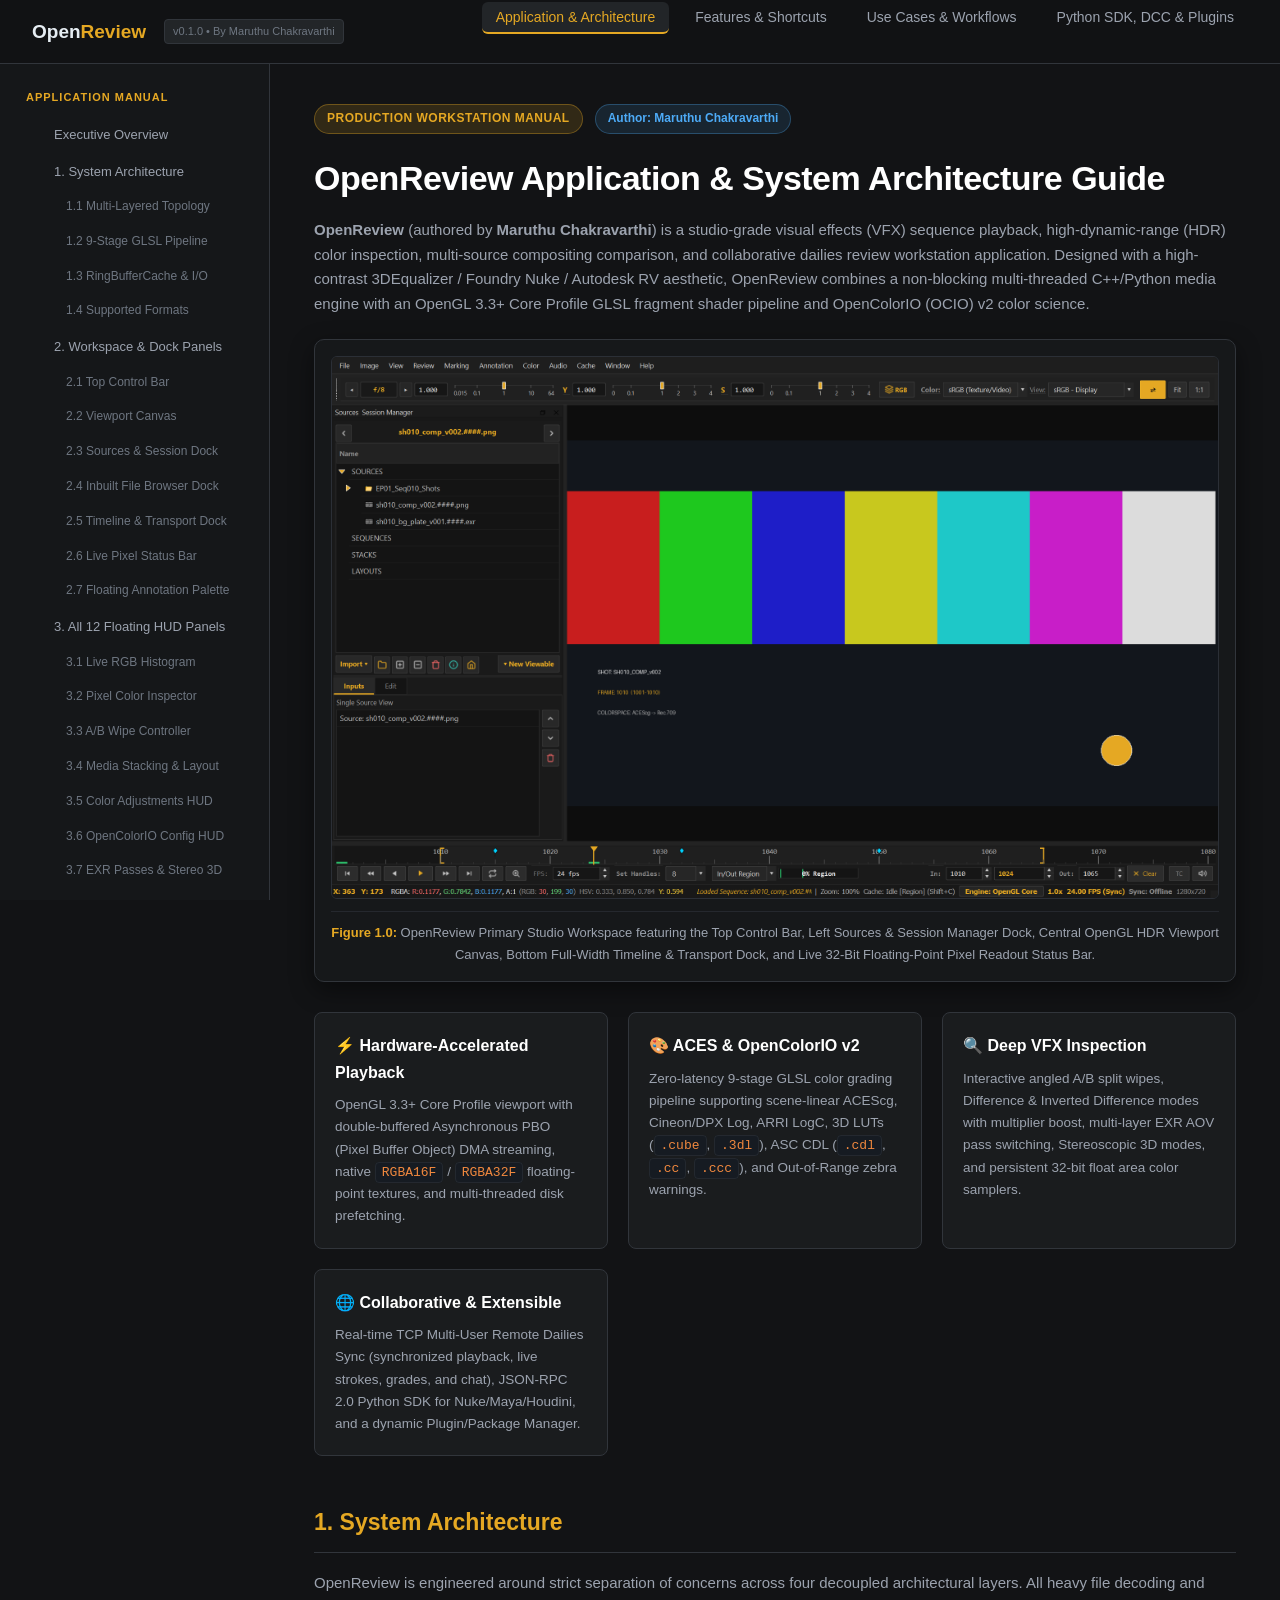
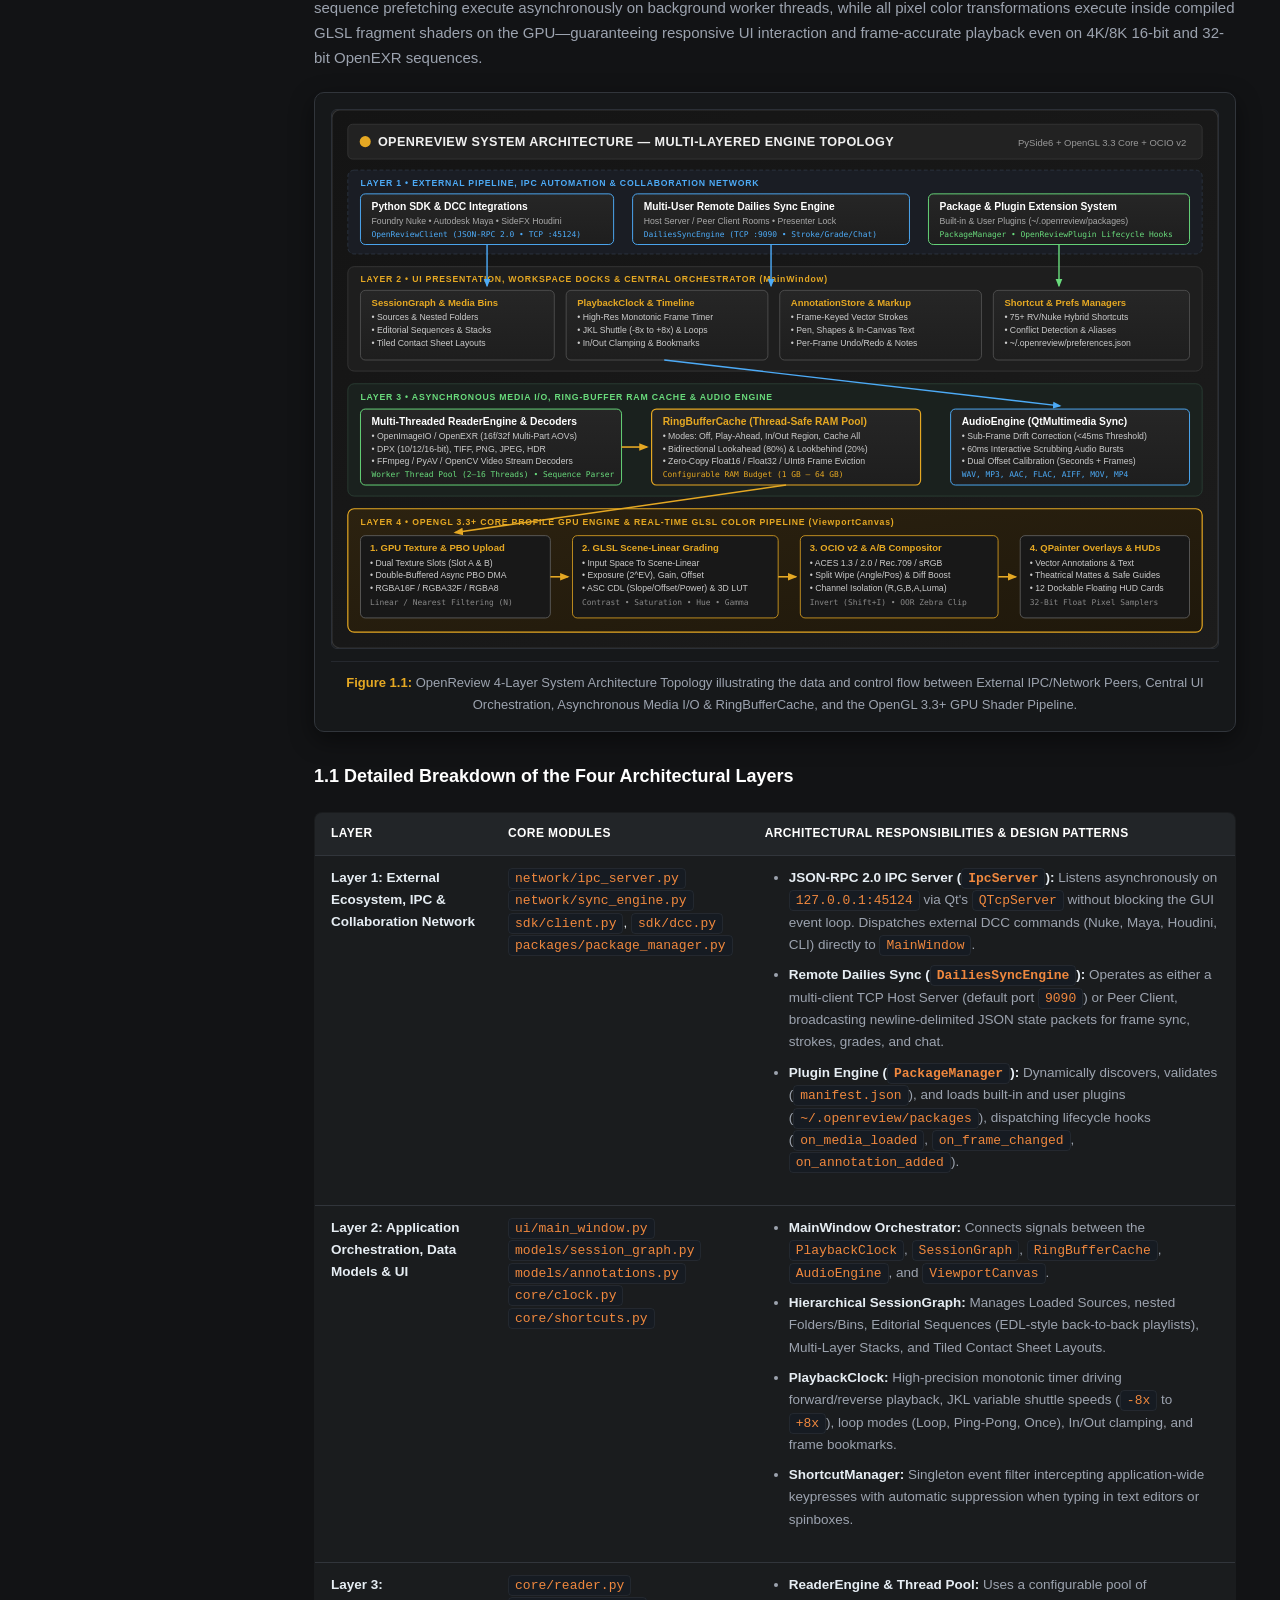
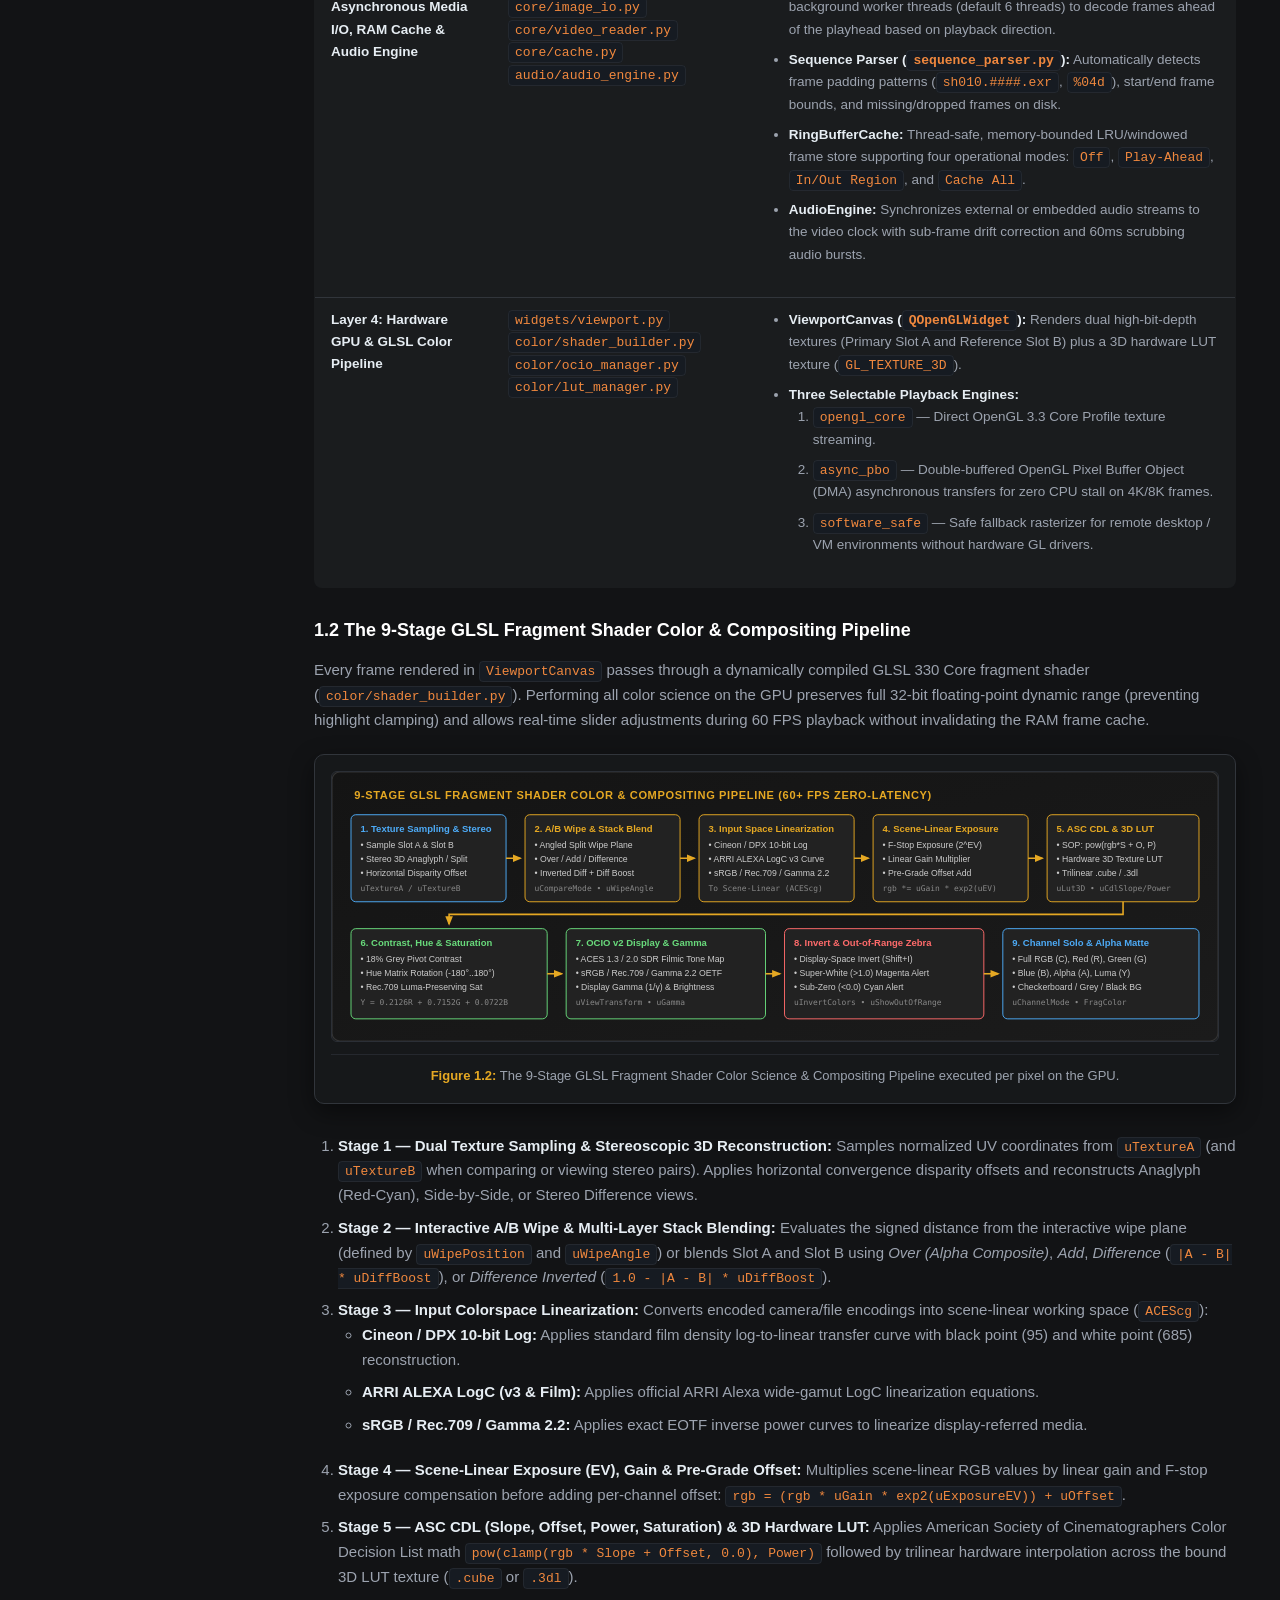
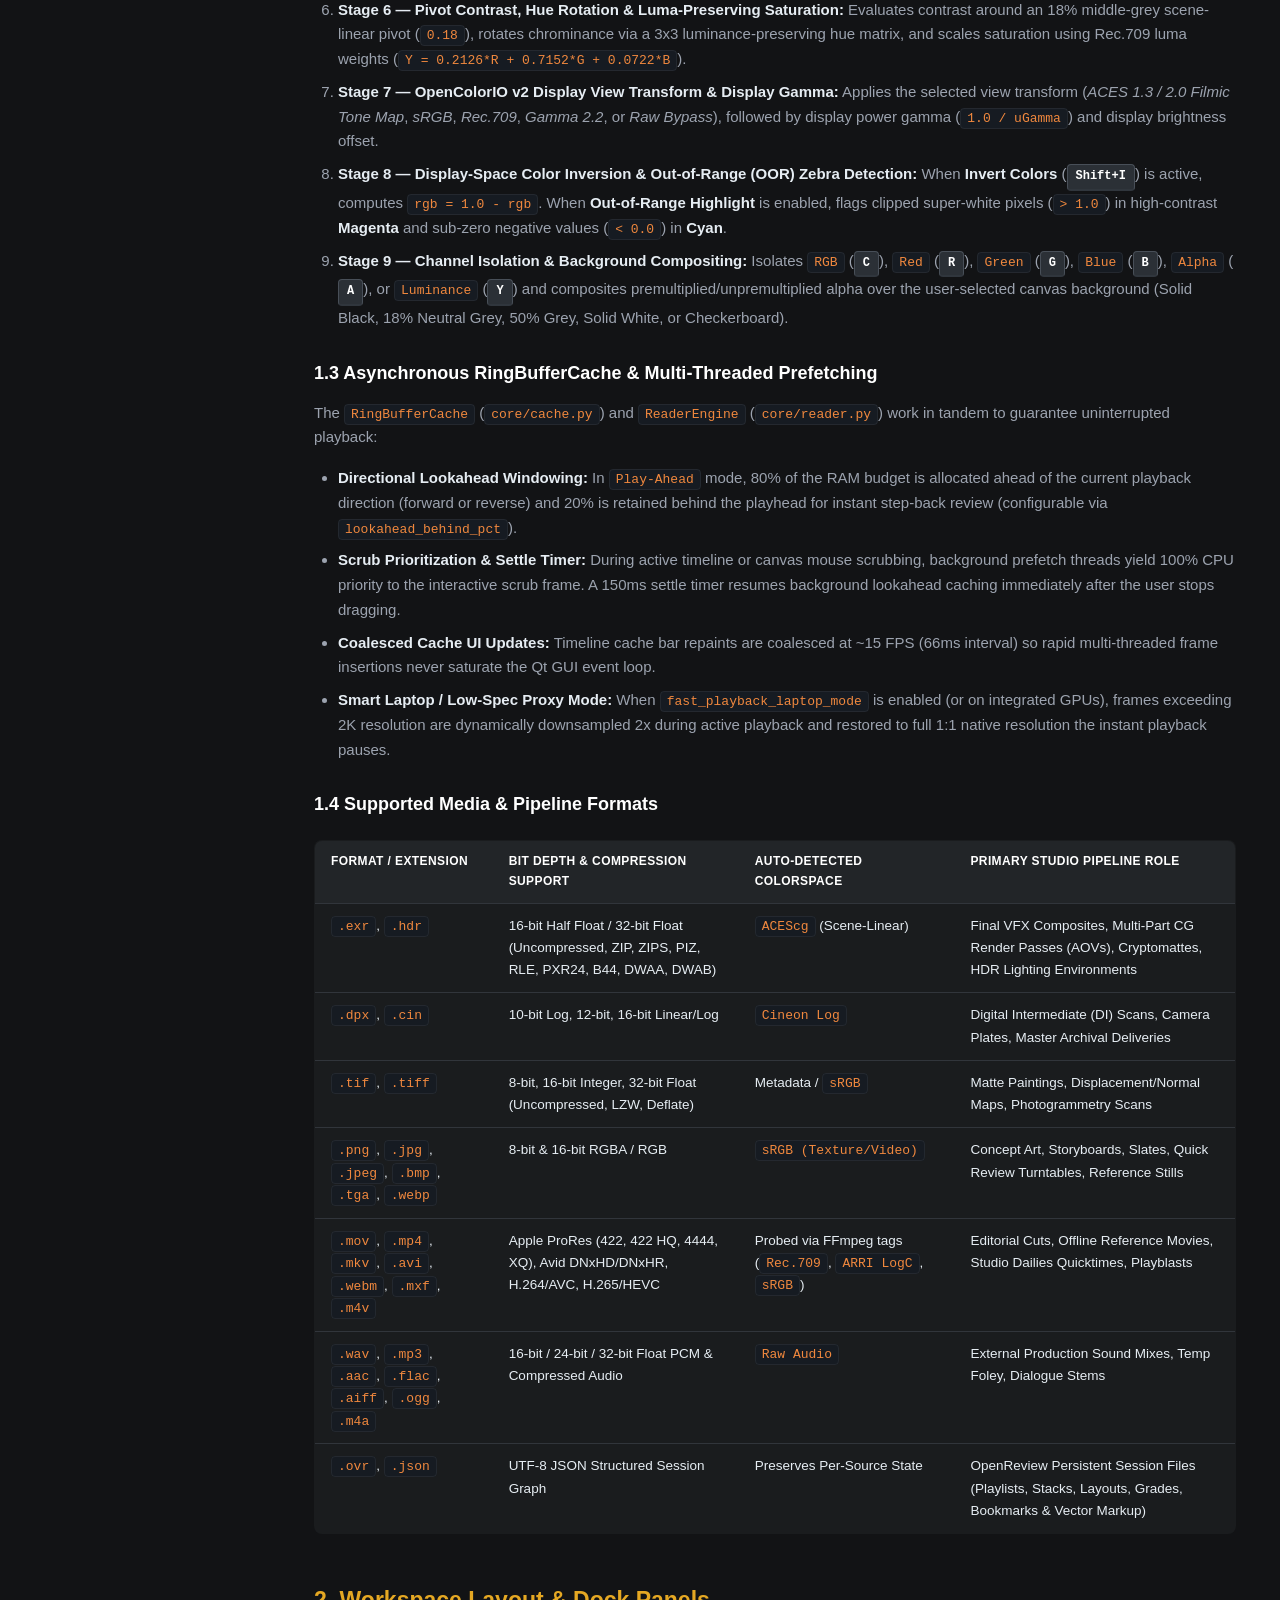
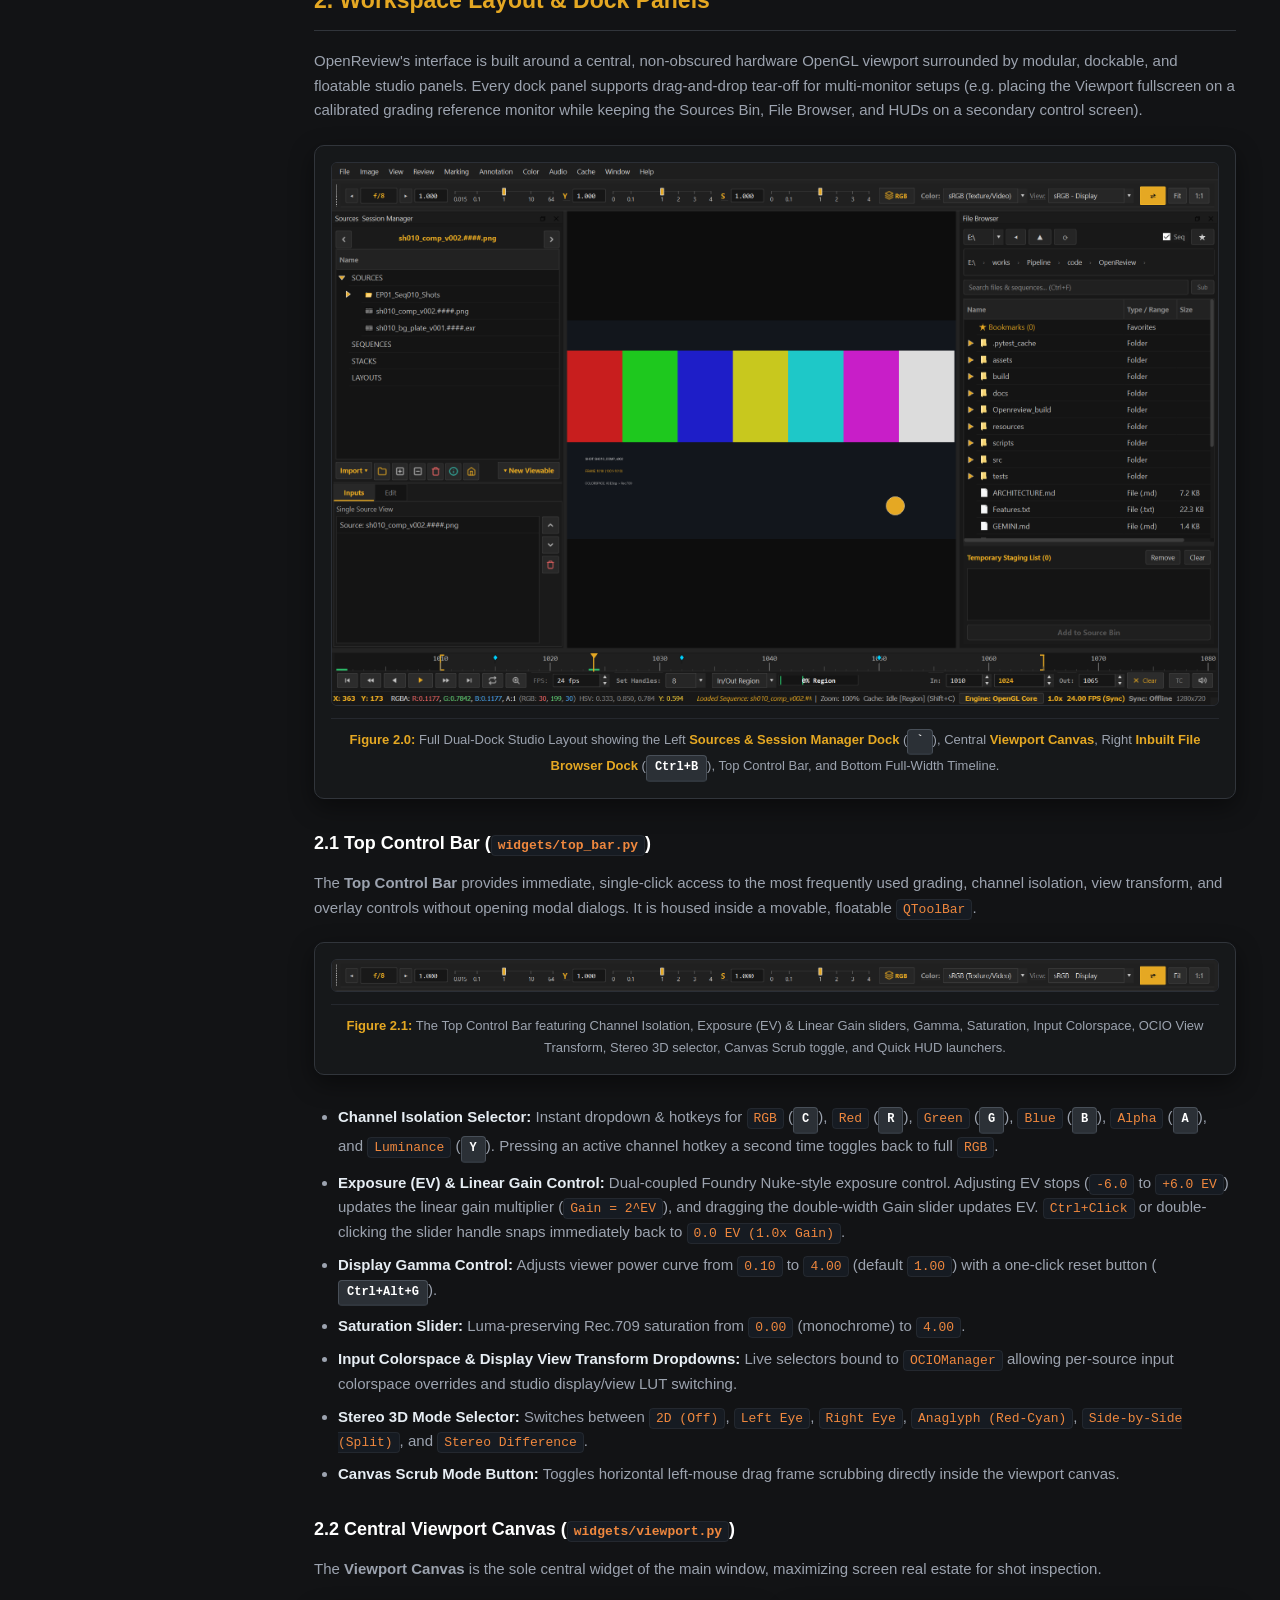
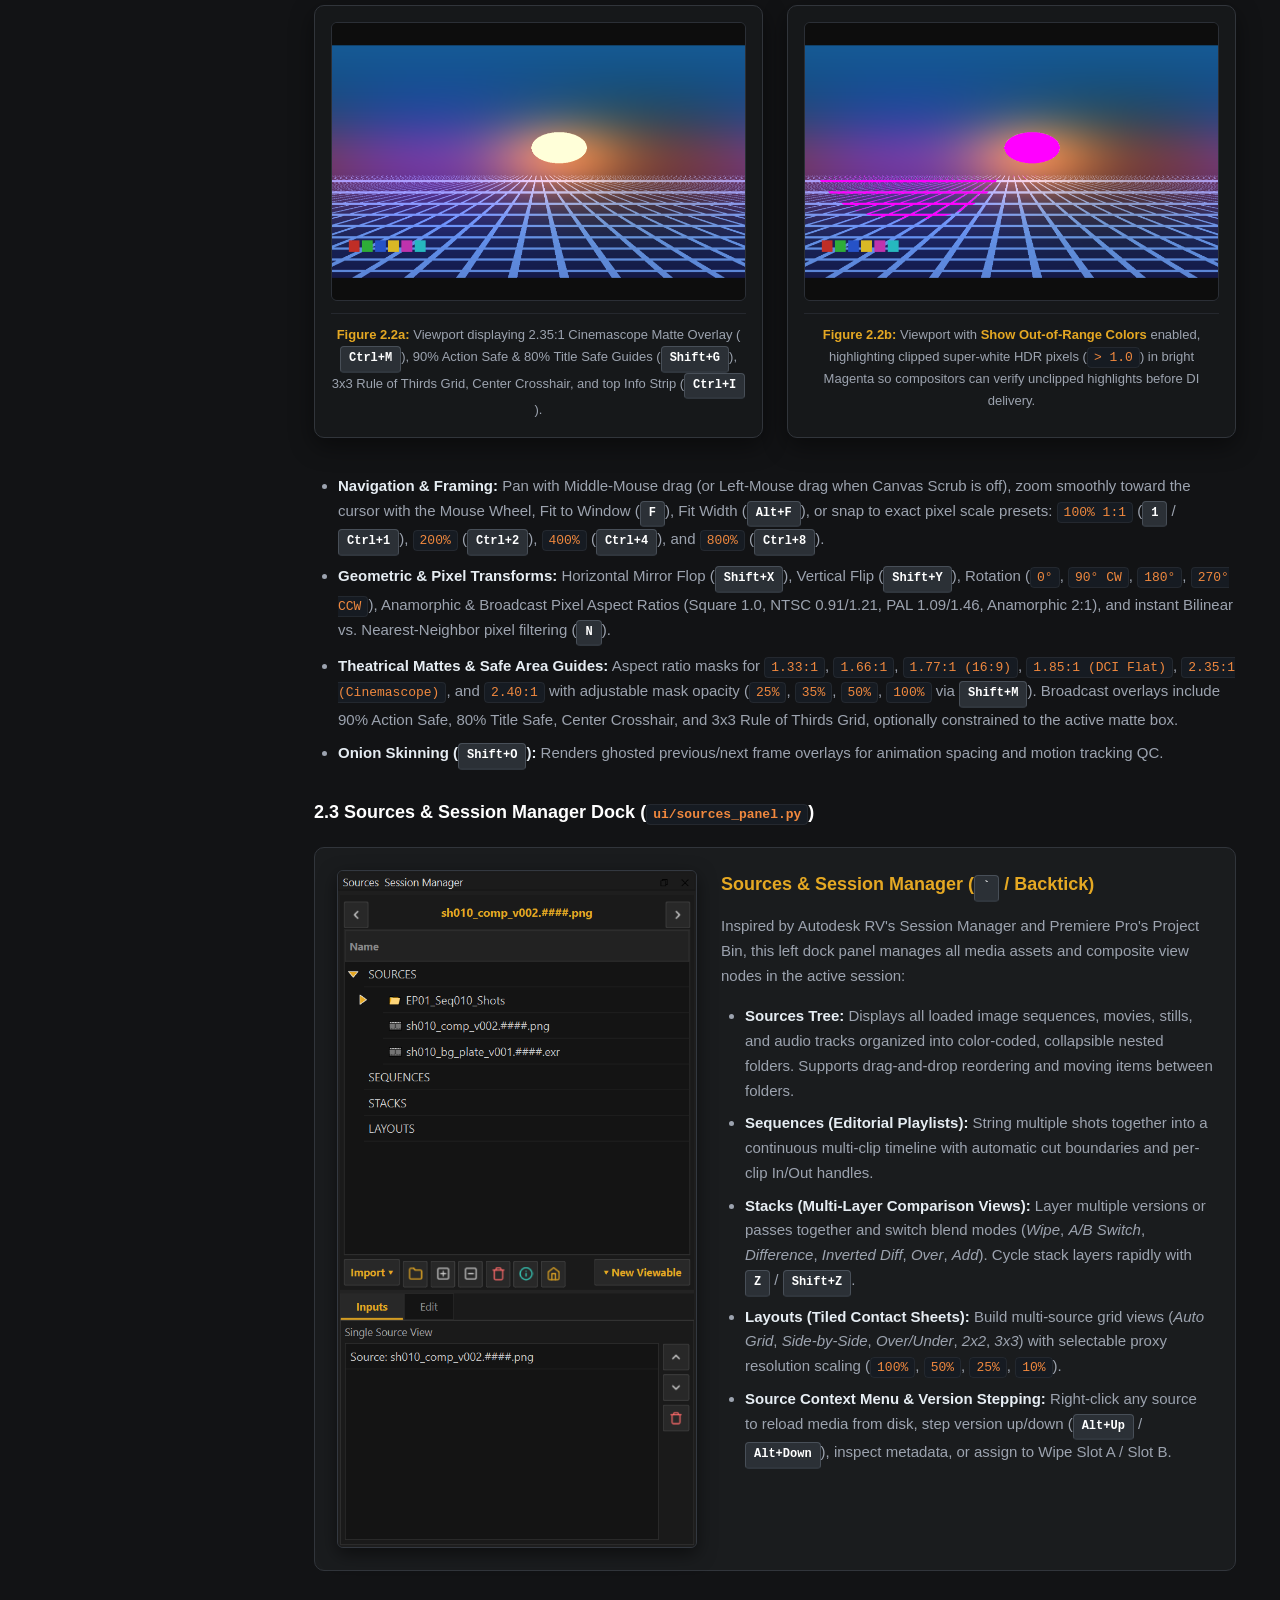
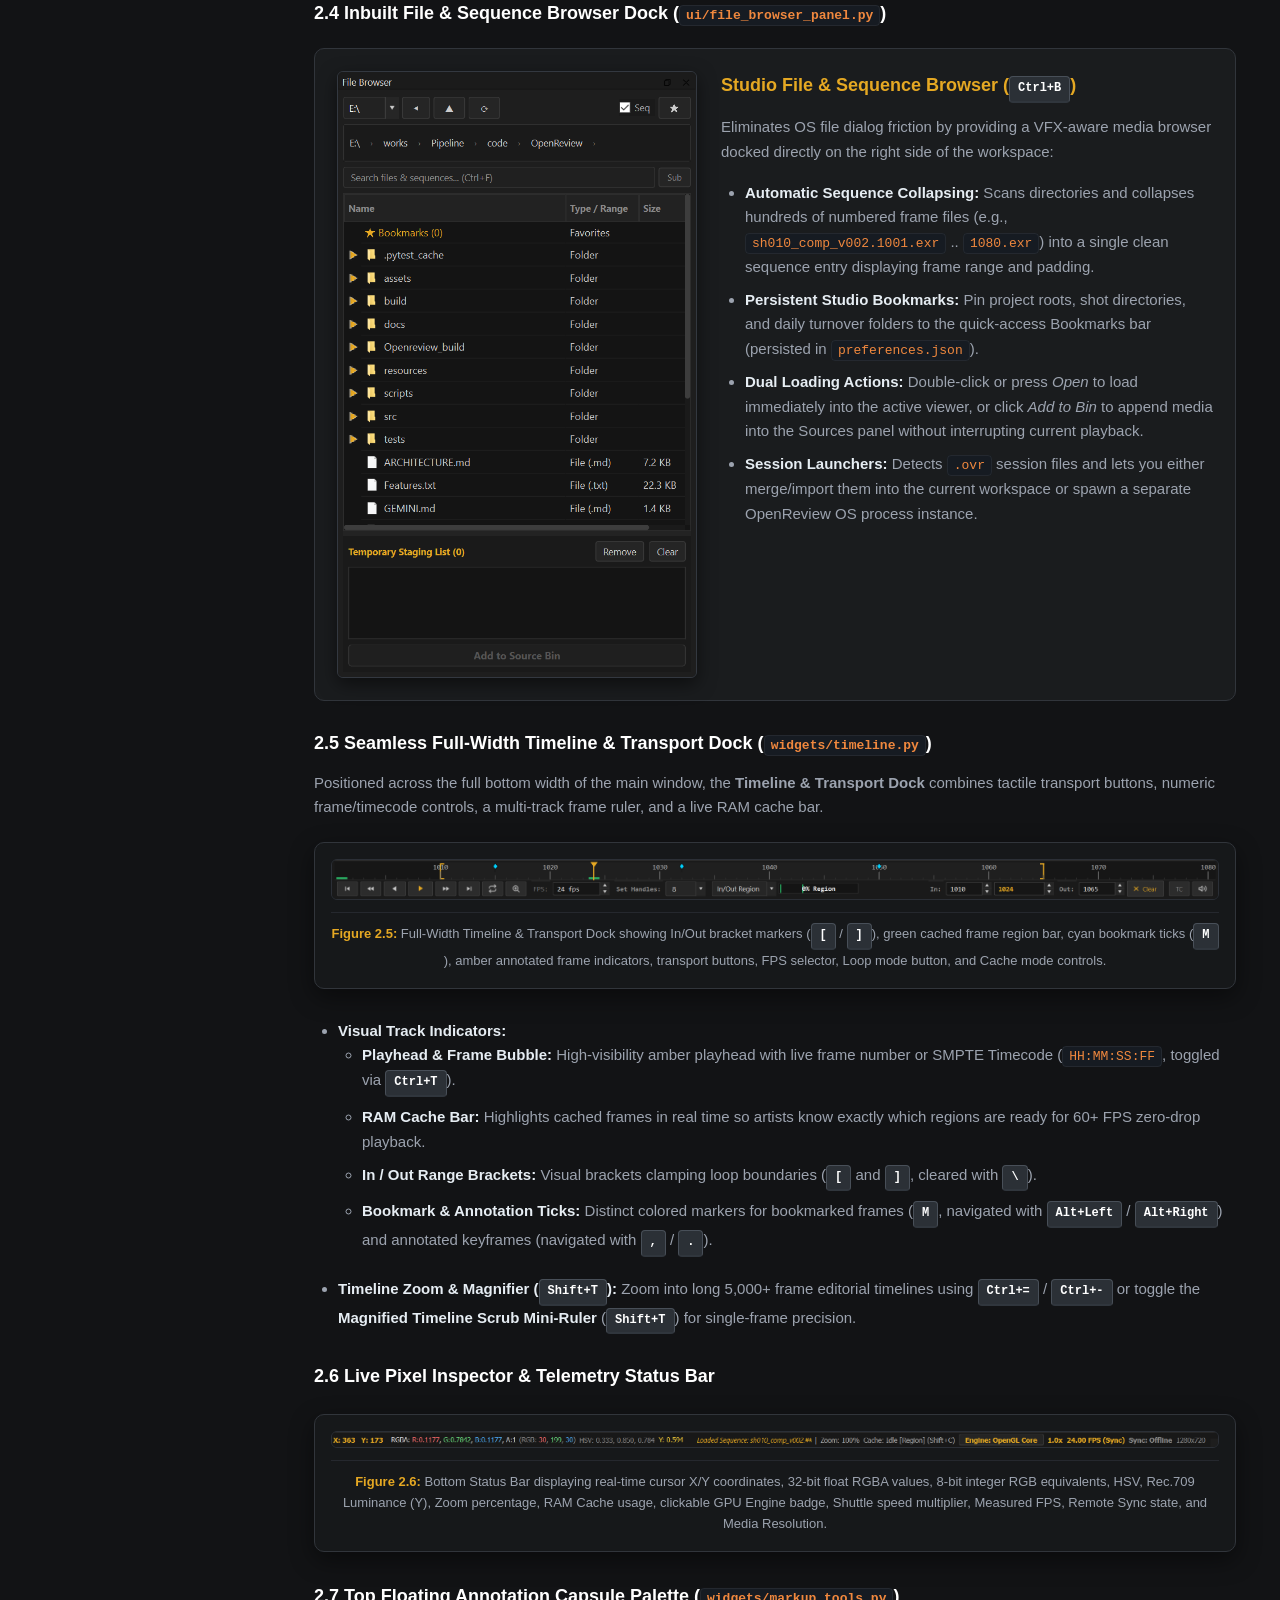
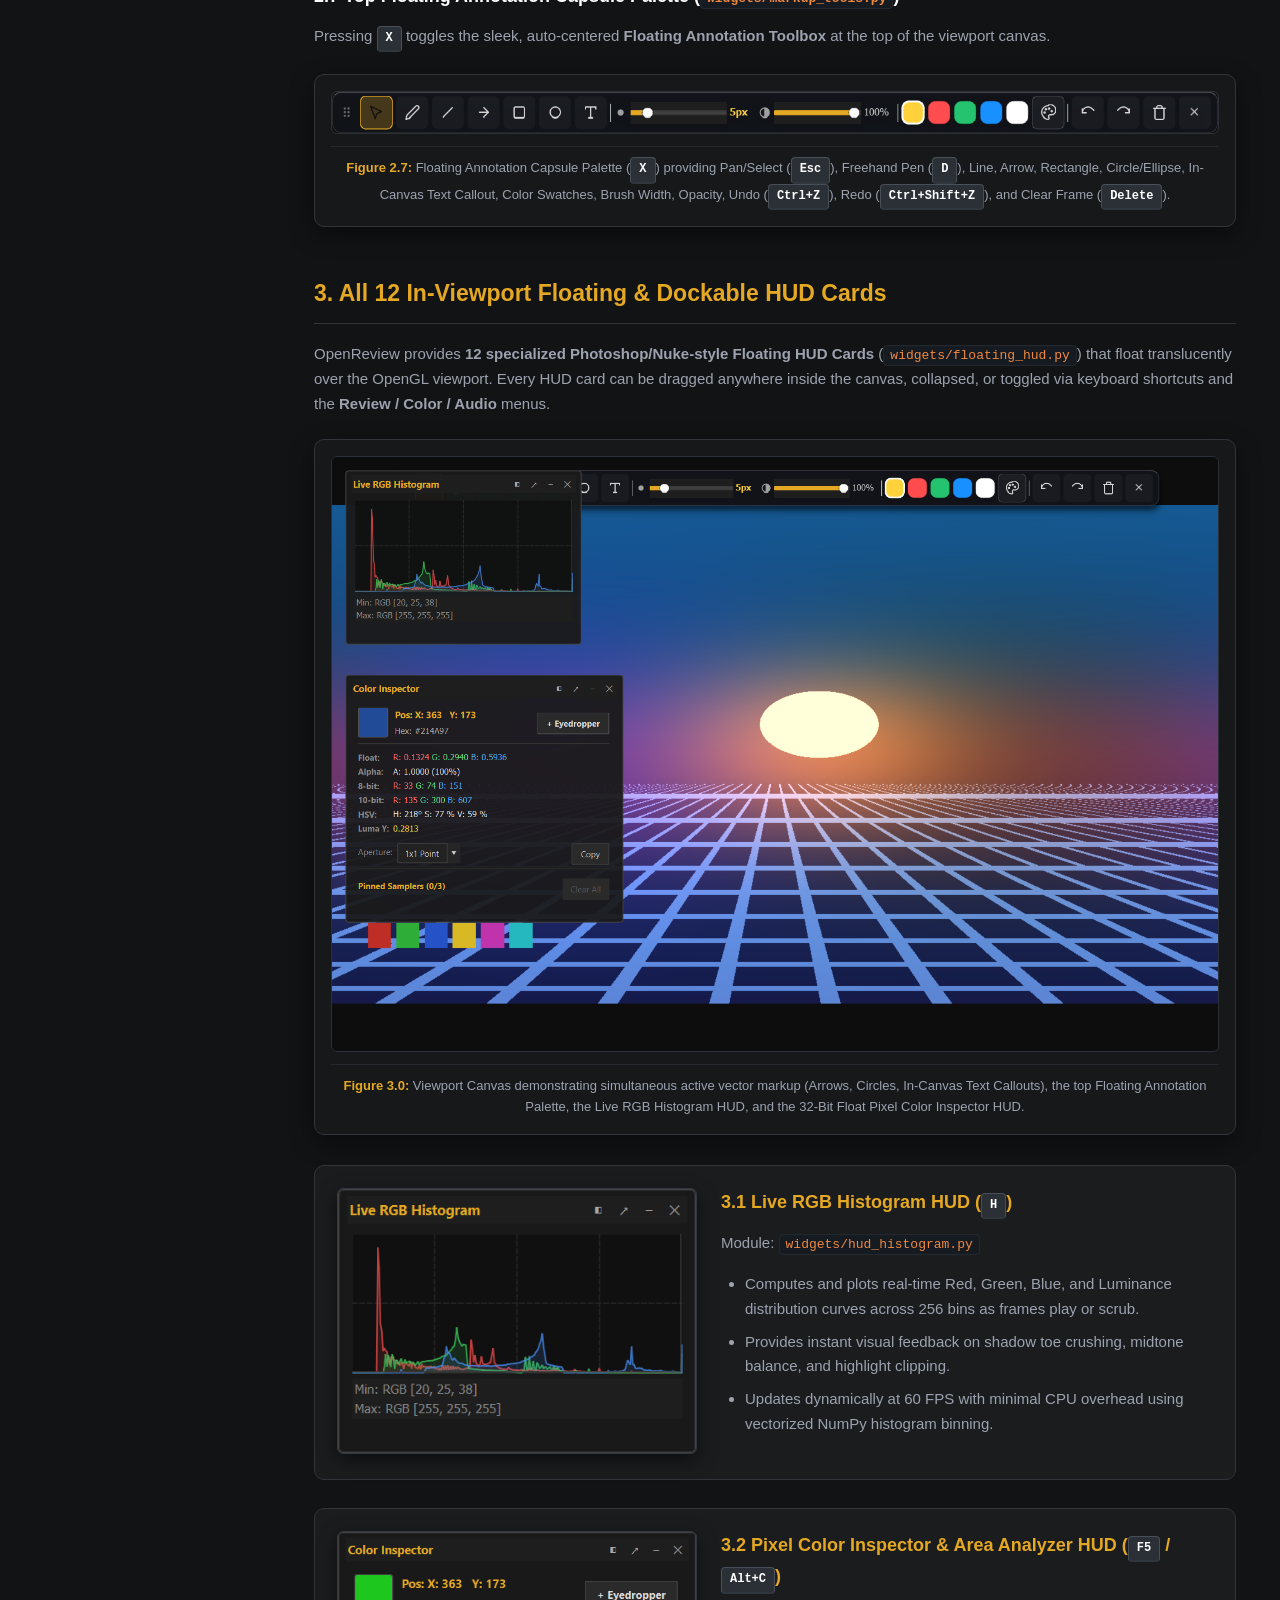
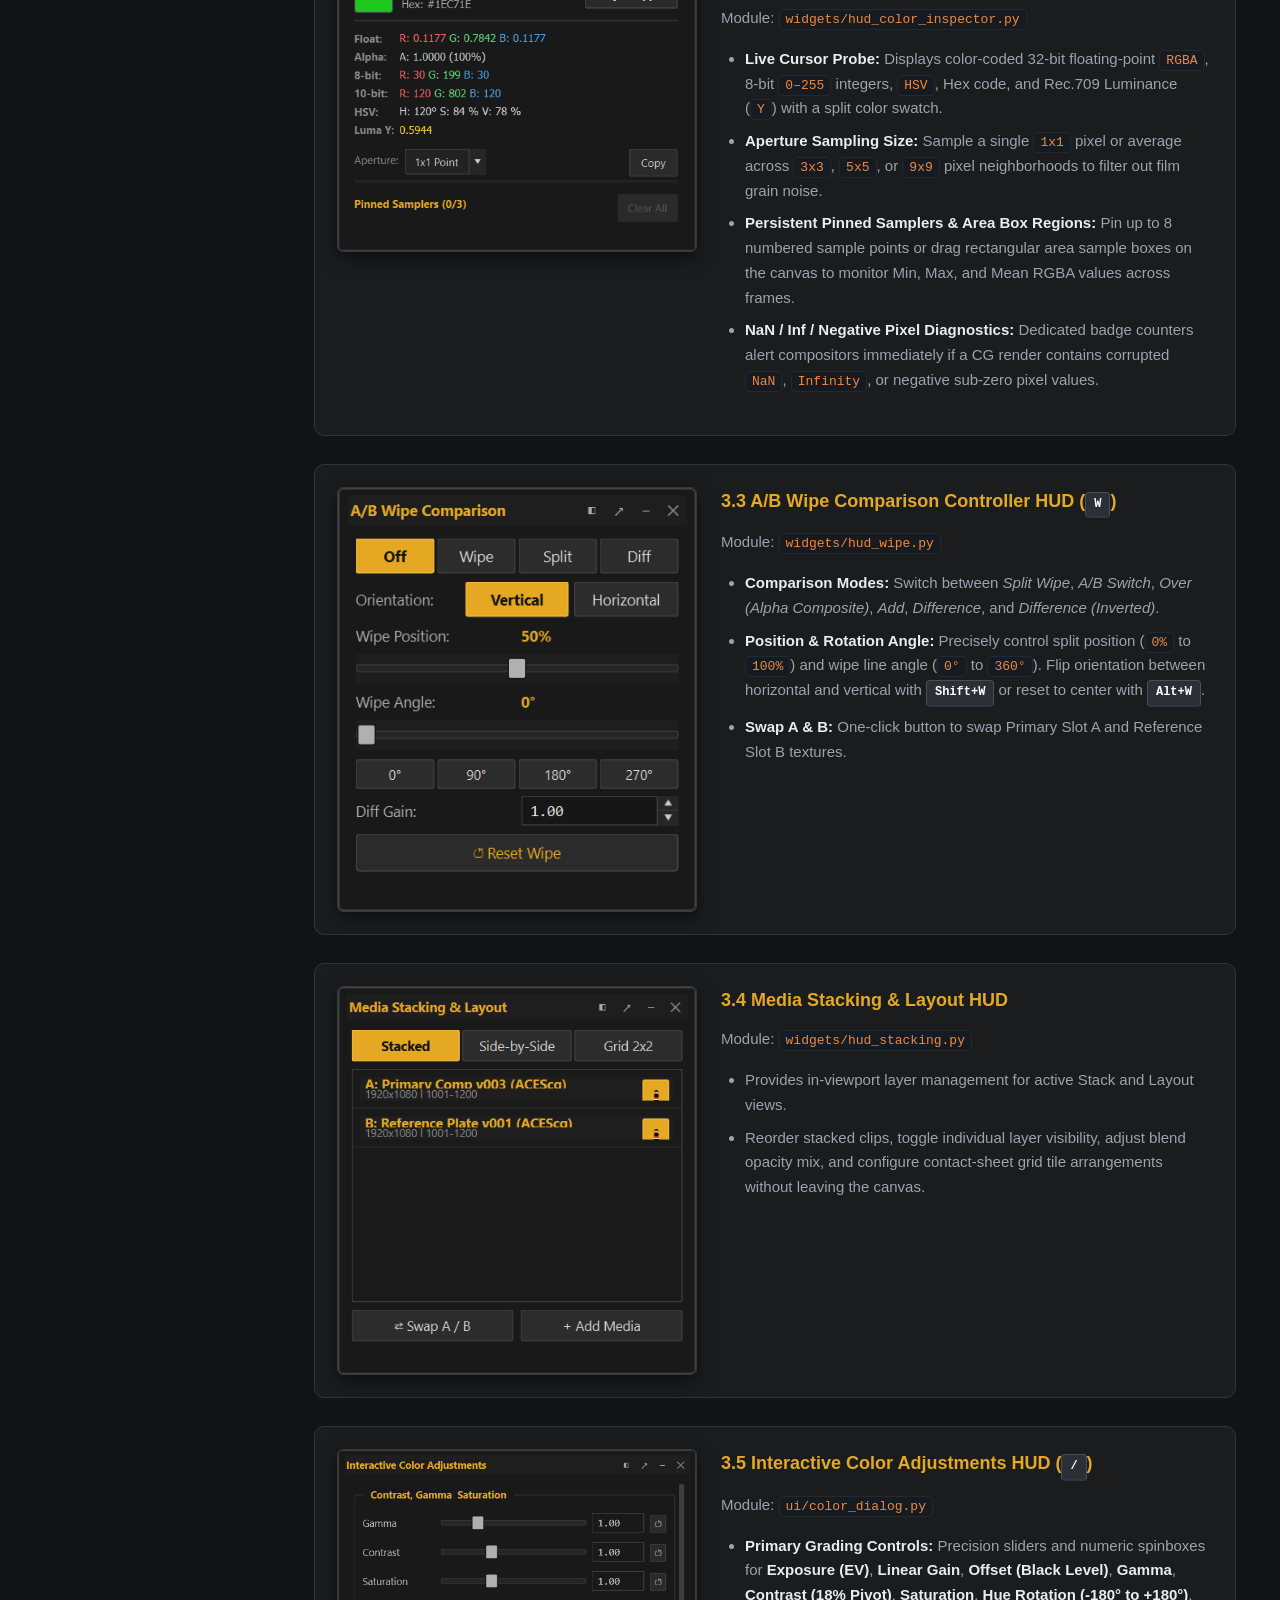
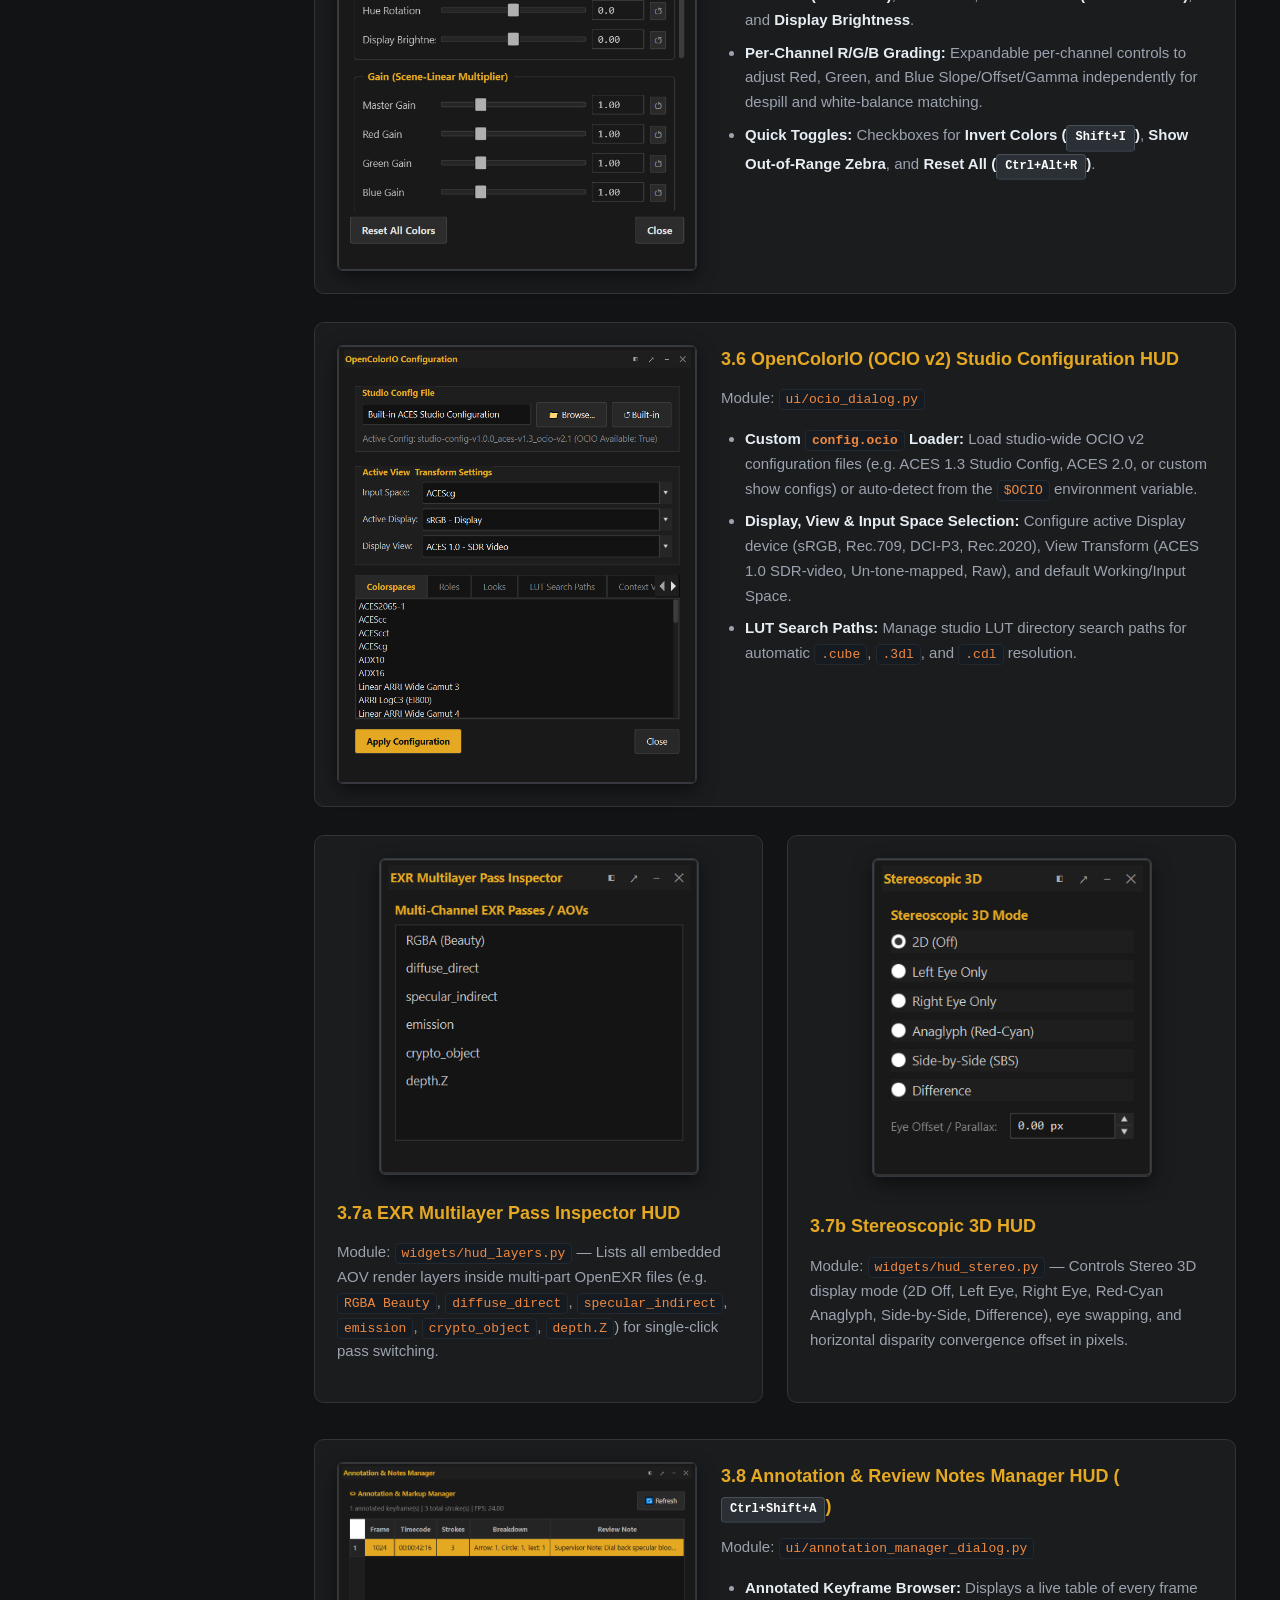
==== docs/html/index.html @ fc5d2b9e "feat: release OpenReview v1.0.0 and official documentation portal" ====
<!DOCTYPE html>
<html lang="en">
<head>
  <meta charset="UTF-8">
  <meta name="viewport" content="width=device-width, initial-scale=1.0">
  <title>OpenReview - Application Documentation &amp; Architecture Manual</title>
  <link rel="stylesheet" href="docs.css">
</head>
<body>

  <header class="docs-header">
    <a href="index.html" class="brand">
      <span>Open<span class="accent">Review</span></span>
      <span class="brand-meta">v0.1.0 • By Maruthu Chakravarthi</span>
    </a>
    <ul class="nav-links">
      <li><a href="index.html" class="active">Application &amp; Architecture</a></li>
      <li><a href="features.html">Features &amp; Shortcuts</a></li>
      <li><a href="use_cases.html">Use Cases &amp; Workflows</a></li>
      <li><a href="sdk.html">Python SDK, DCC &amp; Plugins</a></li>
    </ul>
  </header>

  <div class="page-wrapper">
    <!-- Sticky Sidebar Table of Contents -->
    <aside class="docs-sidebar">
      <div class="sidebar-title">Application Manual</div>
      <ul class="toc-list">
        <li><a href="#overview">Executive Overview</a></li>
        <li><a href="#system-architecture">1. System Architecture</a></li>
        <li><a href="#arch-layers" class="sub-link">1.1 Multi-Layered Topology</a></li>
        <li><a href="#color-pipeline" class="sub-link">1.2 9-Stage GLSL Pipeline</a></li>
        <li><a href="#caching-engine" class="sub-link">1.3 RingBufferCache &amp; I/O</a></li>
        <li><a href="#supported-formats" class="sub-link">1.4 Supported Formats</a></li>
        <li><a href="#workspace-layout">2. Workspace &amp; Dock Panels</a></li>
        <li><a href="#item-top-bar" class="sub-link">2.1 Top Control Bar</a></li>
        <li><a href="#item-viewport" class="sub-link">2.2 Viewport Canvas</a></li>
        <li><a href="#item-sources-dock" class="sub-link">2.3 Sources &amp; Session Dock</a></li>
        <li><a href="#item-file-browser" class="sub-link">2.4 Inbuilt File Browser Dock</a></li>
        <li><a href="#item-timeline" class="sub-link">2.5 Timeline &amp; Transport Dock</a></li>
        <li><a href="#item-status-bar" class="sub-link">2.6 Live Pixel Status Bar</a></li>
        <li><a href="#item-markup-palette" class="sub-link">2.7 Floating Annotation Palette</a></li>
        <li><a href="#floating-huds">3. All 12 Floating HUD Panels</a></li>
        <li><a href="#hud-histogram" class="sub-link">3.1 Live RGB Histogram</a></li>
        <li><a href="#hud-inspector" class="sub-link">3.2 Pixel Color Inspector</a></li>
        <li><a href="#hud-wipe" class="sub-link">3.3 A/B Wipe Controller</a></li>
        <li><a href="#hud-stacking" class="sub-link">3.4 Media Stacking &amp; Layout</a></li>
        <li><a href="#hud-color-adj" class="sub-link">3.5 Color Adjustments HUD</a></li>
        <li><a href="#hud-ocio" class="sub-link">3.6 OpenColorIO Config HUD</a></li>
        <li><a href="#hud-exr-stereo" class="sub-link">3.7 EXR Passes &amp; Stereo 3D</a></li>
        <li><a href="#hud-annot-mgr" class="sub-link">3.8 Annotation Manager HUD</a></li>
        <li><a href="#hud-source-details" class="sub-link">3.9 Source Media Details HUD</a></li>
        <li><a href="#dialogs-windows">4. Studio Dialogs &amp; Diagnostics</a></li>
        <li><a href="#audio-system">5. Audio System &amp; Sync</a></li>
        <li><a href="#dailies-sync">6. Multi-User Remote Dailies Sync</a></li>
        <li><a href="#preferences-storage">7. Preferences &amp; Storage Schema</a></li>
      </ul>
    </aside>

    <!-- Main Documentation Body -->
    <main class="docs-container">
      <div class="hero-header-row" id="overview">
        <span class="hero-badge">Production Workstation Manual</span>
        <span class="author-badge">Author: Maruthu Chakravarthi</span>
      </div>
      <h1>OpenReview Application &amp; System Architecture Guide</h1>
      <p>
        <strong>OpenReview</strong> (authored by <strong>Maruthu Chakravarthi</strong>) is a studio-grade visual effects (VFX) sequence playback, high-dynamic-range (HDR) color inspection, multi-source compositing comparison, and collaborative dailies review workstation application. Designed with a high-contrast 3DEqualizer / Foundry Nuke / Autodesk RV aesthetic, OpenReview combines a non-blocking multi-threaded C++/Python media engine with an OpenGL 3.3+ Core Profile GLSL fragment shader pipeline and OpenColorIO (OCIO) v2 color science.
      </p>

      <figure class="doc-figure">
        <img src="assets/screenshots/workspace_overview.png" alt="OpenReview Main Workspace Overview">
        <figcaption><strong>Figure 1.0:</strong> OpenReview Primary Studio Workspace featuring the Top Control Bar, Left Sources &amp; Session Manager Dock, Central OpenGL HDR Viewport Canvas, Bottom Full-Width Timeline &amp; Transport Dock, and Live 32-Bit Floating-Point Pixel Readout Status Bar.</figcaption>
      </figure>

      <div class="card-grid">
        <div class="card">
          <h4>⚡ Hardware-Accelerated Playback</h4>
          <p>OpenGL 3.3+ Core Profile viewport with double-buffered Asynchronous PBO (Pixel Buffer Object) DMA streaming, native <code>RGBA16F</code> / <code>RGBA32F</code> floating-point textures, and multi-threaded disk prefetching.</p>
        </div>
        <div class="card">
          <h4>🎨 ACES &amp; OpenColorIO v2</h4>
          <p>Zero-latency 9-stage GLSL color grading pipeline supporting scene-linear ACEScg, Cineon/DPX Log, ARRI LogC, 3D LUTs (<code>.cube</code>, <code>.3dl</code>), ASC CDL (<code>.cdl</code>, <code>.cc</code>, <code>.ccc</code>), and Out-of-Range zebra warnings.</p>
        </div>
        <div class="card">
          <h4>🔍 Deep VFX Inspection</h4>
          <p>Interactive angled A/B split wipes, Difference &amp; Inverted Difference modes with multiplier boost, multi-layer EXR AOV pass switching, Stereoscopic 3D modes, and persistent 32-bit float area color samplers.</p>
        </div>
        <div class="card">
          <h4>🌐 Collaborative &amp; Extensible</h4>
          <p>Real-time TCP Multi-User Remote Dailies Sync (synchronized playback, live strokes, grades, and chat), JSON-RPC 2.0 Python SDK for Nuke/Maya/Houdini, and a dynamic Plugin/Package Manager.</p>
        </div>
      </div>

      <!-- ================================================================== -->
      <!-- SECTION 1: SYSTEM ARCHITECTURE -->
      <!-- ================================================================== -->
      <h2 id="system-architecture">1. System Architecture</h2>
      <p>
        OpenReview is engineered around strict separation of concerns across four decoupled architectural layers. All heavy file decoding and sequence prefetching execute asynchronously on background worker threads, while all pixel color transformations execute inside compiled GLSL fragment shaders on the GPU—guaranteeing responsive UI interaction and frame-accurate playback even on 4K/8K 16-bit and 32-bit OpenEXR sequences.
      </p>

      <figure class="doc-figure" id="arch-layers">
        <img src="assets/diagrams/system_architecture.svg" alt="OpenReview Multi-Layered System Architecture Diagram">
        <figcaption><strong>Figure 1.1:</strong> OpenReview 4-Layer System Architecture Topology illustrating the data and control flow between External IPC/Network Peers, Central UI Orchestration, Asynchronous Media I/O &amp; RingBufferCache, and the OpenGL 3.3+ GPU Shader Pipeline.</figcaption>
      </figure>

      <h3>1.1 Detailed Breakdown of the Four Architectural Layers</h3>
      <table>
        <thead>
          <tr>
            <th>Layer</th>
            <th>Core Modules</th>
            <th>Architectural Responsibilities &amp; Design Patterns</th>
          </tr>
        </thead>
        <tbody>
          <tr>
            <td><strong>Layer 1: External Ecosystem, IPC &amp; Collaboration Network</strong></td>
            <td>
              <code>network/ipc_server.py</code><br>
              <code>network/sync_engine.py</code><br>
              <code>sdk/client.py</code>, <code>sdk/dcc.py</code><br>
              <code>packages/package_manager.py</code>
            </td>
            <td>
              <ul>
                <li><strong>JSON-RPC 2.0 IPC Server (<code>IpcServer</code>):</strong> Listens asynchronously on <code>127.0.0.1:45124</code> via Qt's <code>QTcpServer</code> without blocking the GUI event loop. Dispatches external DCC commands (Nuke, Maya, Houdini, CLI) directly to <code>MainWindow</code>.</li>
                <li><strong>Remote Dailies Sync (<code>DailiesSyncEngine</code>):</strong> Operates as either a multi-client TCP Host Server (default port <code>9090</code>) or Peer Client, broadcasting newline-delimited JSON state packets for frame sync, strokes, grades, and chat.</li>
                <li><strong>Plugin Engine (<code>PackageManager</code>):</strong> Dynamically discovers, validates (<code>manifest.json</code>), and loads built-in and user plugins (<code>~/.openreview/packages</code>), dispatching lifecycle hooks (<code>on_media_loaded</code>, <code>on_frame_changed</code>, <code>on_annotation_added</code>).</li>
              </ul>
            </td>
          </tr>
          <tr>
            <td><strong>Layer 2: Application Orchestration, Data Models &amp; UI</strong></td>
            <td>
              <code>ui/main_window.py</code><br>
              <code>models/session_graph.py</code><br>
              <code>models/annotations.py</code><br>
              <code>core/clock.py</code><br>
              <code>core/shortcuts.py</code>
            </td>
            <td>
              <ul>
                <li><strong>MainWindow Orchestrator:</strong> Connects signals between the <code>PlaybackClock</code>, <code>SessionGraph</code>, <code>RingBufferCache</code>, <code>AudioEngine</code>, and <code>ViewportCanvas</code>.</li>
                <li><strong>Hierarchical SessionGraph:</strong> Manages Loaded Sources, nested Folders/Bins, Editorial Sequences (EDL-style back-to-back playlists), Multi-Layer Stacks, and Tiled Contact Sheet Layouts.</li>
                <li><strong>PlaybackClock:</strong> High-precision monotonic timer driving forward/reverse playback, JKL variable shuttle speeds (<code>-8x</code> to <code>+8x</code>), loop modes (Loop, Ping-Pong, Once), In/Out clamping, and frame bookmarks.</li>
                <li><strong>ShortcutManager:</strong> Singleton event filter intercepting application-wide keypresses with automatic suppression when typing in text editors or spinboxes.</li>
              </ul>
            </td>
          </tr>
          <tr>
            <td><strong>Layer 3: Asynchronous Media I/O, RAM Cache &amp; Audio Engine</strong></td>
            <td>
              <code>core/reader.py</code><br>
              <code>core/image_io.py</code><br>
              <code>core/video_reader.py</code><br>
              <code>core/cache.py</code><br>
              <code>audio/audio_engine.py</code>
            </td>
            <td>
              <ul>
                <li><strong>ReaderEngine &amp; Thread Pool:</strong> Uses a configurable pool of background worker threads (default 6 threads) to decode frames ahead of the playhead based on playback direction.</li>
                <li><strong>Sequence Parser (<code>sequence_parser.py</code>):</strong> Automatically detects frame padding patterns (<code>sh010.####.exr</code>, <code>%04d</code>), start/end frame bounds, and missing/dropped frames on disk.</li>
                <li><strong>RingBufferCache:</strong> Thread-safe, memory-bounded LRU/windowed frame store supporting four operational modes: <code>Off</code>, <code>Play-Ahead</code>, <code>In/Out Region</code>, and <code>Cache All</code>.</li>
                <li><strong>AudioEngine:</strong> Synchronizes external or embedded audio streams to the video clock with sub-frame drift correction and 60ms scrubbing audio bursts.</li>
              </ul>
            </td>
          </tr>
          <tr>
            <td><strong>Layer 4: Hardware GPU &amp; GLSL Color Pipeline</strong></td>
            <td>
              <code>widgets/viewport.py</code><br>
              <code>color/shader_builder.py</code><br>
              <code>color/ocio_manager.py</code><br>
              <code>color/lut_manager.py</code>
            </td>
            <td>
              <ul>
                <li><strong>ViewportCanvas (<code>QOpenGLWidget</code>):</strong> Renders dual high-bit-depth textures (Primary Slot A and Reference Slot B) plus a 3D hardware LUT texture (<code>GL_TEXTURE_3D</code>).</li>
                <li><strong>Three Selectable Playback Engines:</strong>
                  <ol>
                    <li><code>opengl_core</code> — Direct OpenGL 3.3 Core Profile texture streaming.</li>
                    <li><code>async_pbo</code> — Double-buffered OpenGL Pixel Buffer Object (DMA) asynchronous transfers for zero CPU stall on 4K/8K frames.</li>
                    <li><code>software_safe</code> — Safe fallback rasterizer for remote desktop / VM environments without hardware GL drivers.</li>
                  </ol>
                </li>
              </ul>
            </td>
          </tr>
        </tbody>
      </table>

      <h3 id="color-pipeline">1.2 The 9-Stage GLSL Fragment Shader Color &amp; Compositing Pipeline</h3>
      <p>
        Every frame rendered in <code>ViewportCanvas</code> passes through a dynamically compiled GLSL 330 Core fragment shader (<code>color/shader_builder.py</code>). Performing all color science on the GPU preserves full 32-bit floating-point dynamic range (preventing highlight clamping) and allows real-time slider adjustments during 60 FPS playback without invalidating the RAM frame cache.
      </p>

      <figure class="doc-figure">
        <img src="assets/diagrams/color_pipeline.svg" alt="OpenReview 9-Stage GLSL Color Pipeline Diagram">
        <figcaption><strong>Figure 1.2:</strong> The 9-Stage GLSL Fragment Shader Color Science &amp; Compositing Pipeline executed per pixel on the GPU.</figcaption>
      </figure>

      <ol>
        <li><strong>Stage 1 — Dual Texture Sampling &amp; Stereoscopic 3D Reconstruction:</strong> Samples normalized UV coordinates from <code>uTextureA</code> (and <code>uTextureB</code> when comparing or viewing stereo pairs). Applies horizontal convergence disparity offsets and reconstructs Anaglyph (Red-Cyan), Side-by-Side, or Stereo Difference views.</li>
        <li><strong>Stage 2 — Interactive A/B Wipe &amp; Multi-Layer Stack Blending:</strong> Evaluates the signed distance from the interactive wipe plane (defined by <code>uWipePosition</code> and <code>uWipeAngle</code>) or blends Slot A and Slot B using <em>Over (Alpha Composite)</em>, <em>Add</em>, <em>Difference</em> (<code>|A - B| * uDiffBoost</code>), or <em>Difference Inverted</em> (<code>1.0 - |A - B| * uDiffBoost</code>).</li>
        <li><strong>Stage 3 — Input Colorspace Linearization:</strong> Converts encoded camera/file encodings into scene-linear working space (<code>ACEScg</code>):
          <ul>
            <li><strong>Cineon / DPX 10-bit Log:</strong> Applies standard film density log-to-linear transfer curve with black point (95) and white point (685) reconstruction.</li>
            <li><strong>ARRI ALEXA LogC (v3 &amp; Film):</strong> Applies official ARRI Alexa wide-gamut LogC linearization equations.</li>
            <li><strong>sRGB / Rec.709 / Gamma 2.2:</strong> Applies exact EOTF inverse power curves to linearize display-referred media.</li>
          </ul>
        </li>
        <li><strong>Stage 4 — Scene-Linear Exposure (EV), Gain &amp; Pre-Grade Offset:</strong> Multiplies scene-linear RGB values by linear gain and F-stop exposure compensation before adding per-channel offset:
          <code>rgb = (rgb * uGain * exp2(uExposureEV)) + uOffset</code>.</li>
        <li><strong>Stage 5 — ASC CDL (Slope, Offset, Power, Saturation) &amp; 3D Hardware LUT:</strong> Applies American Society of Cinematographers Color Decision List math <code>pow(clamp(rgb * Slope + Offset, 0.0), Power)</code> followed by trilinear hardware interpolation across the bound 3D LUT texture (<code>.cube</code> or <code>.3dl</code>).</li>
        <li><strong>Stage 6 — Pivot Contrast, Hue Rotation &amp; Luma-Preserving Saturation:</strong> Evaluates contrast around an 18% middle-grey scene-linear pivot (<code>0.18</code>), rotates chrominance via a 3x3 luminance-preserving hue matrix, and scales saturation using Rec.709 luma weights (<code>Y = 0.2126*R + 0.7152*G + 0.0722*B</code>).</li>
        <li><strong>Stage 7 — OpenColorIO v2 Display View Transform &amp; Display Gamma:</strong> Applies the selected view transform (<em>ACES 1.3 / 2.0 Filmic Tone Map</em>, <em>sRGB</em>, <em>Rec.709</em>, <em>Gamma 2.2</em>, or <em>Raw Bypass</em>), followed by display power gamma (<code>1.0 / uGamma</code>) and display brightness offset.</li>
        <li><strong>Stage 8 — Display-Space Color Inversion &amp; Out-of-Range (OOR) Zebra Detection:</strong> When <strong>Invert Colors</strong> (<span class="key-badge">Shift+I</span>) is active, computes <code>rgb = 1.0 - rgb</code>. When <strong>Out-of-Range Highlight</strong> is enabled, flags clipped super-white pixels (<code>&gt; 1.0</code>) in high-contrast <strong>Magenta</strong> and sub-zero negative values (<code>&lt; 0.0</code>) in <strong>Cyan</strong>.</li>
        <li><strong>Stage 9 — Channel Isolation &amp; Background Compositing:</strong> Isolates <code>RGB</code> (<span class="key-badge">C</span>), <code>Red</code> (<span class="key-badge">R</span>), <code>Green</code> (<span class="key-badge">G</span>), <code>Blue</code> (<span class="key-badge">B</span>), <code>Alpha</code> (<span class="key-badge">A</span>), or <code>Luminance</code> (<span class="key-badge">Y</span>) and composites premultiplied/unpremultiplied alpha over the user-selected canvas background (Solid Black, 18% Neutral Grey, 50% Grey, Solid White, or Checkerboard).</li>
      </ol>

      <h3 id="caching-engine">1.3 Asynchronous RingBufferCache &amp; Multi-Threaded Prefetching</h3>
      <p>
        The <code>RingBufferCache</code> (<code>core/cache.py</code>) and <code>ReaderEngine</code> (<code>core/reader.py</code>) work in tandem to guarantee uninterrupted playback:
      </p>
      <ul>
        <li><strong>Directional Lookahead Windowing:</strong> In <code>Play-Ahead</code> mode, 80% of the RAM budget is allocated ahead of the current playback direction (forward or reverse) and 20% is retained behind the playhead for instant step-back review (configurable via <code>lookahead_behind_pct</code>).</li>
        <li><strong>Scrub Prioritization &amp; Settle Timer:</strong> During active timeline or canvas mouse scrubbing, background prefetch threads yield 100% CPU priority to the interactive scrub frame. A 150ms settle timer resumes background lookahead caching immediately after the user stops dragging.</li>
        <li><strong>Coalesced Cache UI Updates:</strong> Timeline cache bar repaints are coalesced at ~15 FPS (66ms interval) so rapid multi-threaded frame insertions never saturate the Qt GUI event loop.</li>
        <li><strong>Smart Laptop / Low-Spec Proxy Mode:</strong> When <code>fast_playback_laptop_mode</code> is enabled (or on integrated GPUs), frames exceeding 2K resolution are dynamically downsampled 2x during active playback and restored to full 1:1 native resolution the instant playback pauses.</li>
      </ul>

      <h3 id="supported-formats">1.4 Supported Media &amp; Pipeline Formats</h3>
      <table>
        <thead>
          <tr>
            <th>Format / Extension</th>
            <th>Bit Depth &amp; Compression Support</th>
            <th>Auto-Detected Colorspace</th>
            <th>Primary Studio Pipeline Role</th>
          </tr>
        </thead>
        <tbody>
          <tr>
            <td><code>.exr</code>, <code>.hdr</code></td>
            <td>16-bit Half Float / 32-bit Float (Uncompressed, ZIP, ZIPS, PIZ, RLE, PXR24, B44, DWAA, DWAB)</td>
            <td><code>ACEScg</code> (Scene-Linear)</td>
            <td>Final VFX Composites, Multi-Part CG Render Passes (AOVs), Cryptomattes, HDR Lighting Environments</td>
          </tr>
          <tr>
            <td><code>.dpx</code>, <code>.cin</code></td>
            <td>10-bit Log, 12-bit, 16-bit Linear/Log</td>
            <td><code>Cineon Log</code></td>
            <td>Digital Intermediate (DI) Scans, Camera Plates, Master Archival Deliveries</td>
          </tr>
          <tr>
            <td><code>.tif</code>, <code>.tiff</code></td>
            <td>8-bit, 16-bit Integer, 32-bit Float (Uncompressed, LZW, Deflate)</td>
            <td>Metadata / <code>sRGB</code></td>
            <td>Matte Paintings, Displacement/Normal Maps, Photogrammetry Scans</td>
          </tr>
          <tr>
            <td><code>.png</code>, <code>.jpg</code>, <code>.jpeg</code>, <code>.bmp</code>, <code>.tga</code>, <code>.webp</code></td>
            <td>8-bit &amp; 16-bit RGBA / RGB</td>
            <td><code>sRGB (Texture/Video)</code></td>
            <td>Concept Art, Storyboards, Slates, Quick Review Turntables, Reference Stills</td>
          </tr>
          <tr>
            <td><code>.mov</code>, <code>.mp4</code>, <code>.mkv</code>, <code>.avi</code>, <code>.webm</code>, <code>.mxf</code>, <code>.m4v</code></td>
            <td>Apple ProRes (422, 422 HQ, 4444, XQ), Avid DNxHD/DNxHR, H.264/AVC, H.265/HEVC</td>
            <td>Probed via FFmpeg tags (<code>Rec.709</code>, <code>ARRI LogC</code>, <code>sRGB</code>)</td>
            <td>Editorial Cuts, Offline Reference Movies, Studio Dailies Quicktimes, Playblasts</td>
          </tr>
          <tr>
            <td><code>.wav</code>, <code>.mp3</code>, <code>.aac</code>, <code>.flac</code>, <code>.aiff</code>, <code>.ogg</code>, <code>.m4a</code></td>
            <td>16-bit / 24-bit / 32-bit Float PCM &amp; Compressed Audio</td>
            <td><code>Raw Audio</code></td>
            <td>External Production Sound Mixes, Temp Foley, Dialogue Stems</td>
          </tr>
          <tr>
            <td><code>.ovr</code>, <code>.json</code></td>
            <td>UTF-8 JSON Structured Session Graph</td>
            <td>Preserves Per-Source State</td>
            <td>OpenReview Persistent Session Files (Playlists, Stacks, Layouts, Grades, Bookmarks &amp; Vector Markup)</td>
          </tr>
        </tbody>
      </table>

      <!-- ================================================================== -->
      <!-- SECTION 2: WORKSPACE LAYOUT & DOCK PANELS -->
      <!-- ================================================================== -->
      <h2 id="workspace-layout">2. Workspace Layout &amp; Dock Panels</h2>
      <p>
        OpenReview's interface is built around a central, non-obscured hardware OpenGL viewport surrounded by modular, dockable, and floatable studio panels. Every dock panel supports drag-and-drop tear-off for multi-monitor setups (e.g. placing the Viewport fullscreen on a calibrated grading reference monitor while keeping the Sources Bin, File Browser, and HUDs on a secondary control screen).
      </p>

      <figure class="doc-figure">
        <img src="assets/screenshots/workspace_with_file_browser.png" alt="OpenReview Workspace with Sources Dock and File Browser Dock Open">
        <figcaption><strong>Figure 2.0:</strong> Full Dual-Dock Studio Layout showing the Left <strong>Sources &amp; Session Manager Dock</strong> (<span class="key-badge">`</span>), Central <strong>Viewport Canvas</strong>, Right <strong>Inbuilt File Browser Dock</strong> (<span class="key-badge">Ctrl+B</span>), Top Control Bar, and Bottom Full-Width Timeline.</figcaption>
      </figure>

      <!-- 2.1 Top Control Bar -->
      <h3 id="item-top-bar">2.1 Top Control Bar (<code>widgets/top_bar.py</code>)</h3>
      <p>
        The <strong>Top Control Bar</strong> provides immediate, single-click access to the most frequently used grading, channel isolation, view transform, and overlay controls without opening modal dialogs. It is housed inside a movable, floatable <code>QToolBar</code>.
      </p>
      <figure class="doc-figure">
        <img src="assets/screenshots/top_control_bar.png" alt="OpenReview Top Control Bar Screenshot">
        <figcaption><strong>Figure 2.1:</strong> The Top Control Bar featuring Channel Isolation, Exposure (EV) &amp; Linear Gain sliders, Gamma, Saturation, Input Colorspace, OCIO View Transform, Stereo 3D selector, Canvas Scrub toggle, and Quick HUD launchers.</figcaption>
      </figure>
      <ul>
        <li><strong>Channel Isolation Selector:</strong> Instant dropdown &amp; hotkeys for <code>RGB</code> (<span class="key-badge">C</span>), <code>Red</code> (<span class="key-badge">R</span>), <code>Green</code> (<span class="key-badge">G</span>), <code>Blue</code> (<span class="key-badge">B</span>), <code>Alpha</code> (<span class="key-badge">A</span>), and <code>Luminance</code> (<span class="key-badge">Y</span>). Pressing an active channel hotkey a second time toggles back to full <code>RGB</code>.</li>
        <li><strong>Exposure (EV) &amp; Linear Gain Control:</strong> Dual-coupled Foundry Nuke-style exposure control. Adjusting EV stops (<code>-6.0</code> to <code>+6.0 EV</code>) updates the linear gain multiplier (<code>Gain = 2^EV</code>), and dragging the double-width Gain slider updates EV. <code>Ctrl+Click</code> or double-clicking the slider handle snaps immediately back to <code>0.0 EV (1.0x Gain)</code>.</li>
        <li><strong>Display Gamma Control:</strong> Adjusts viewer power curve from <code>0.10</code> to <code>4.00</code> (default <code>1.00</code>) with a one-click reset button (<span class="key-badge">Ctrl+Alt+G</span>).</li>
        <li><strong>Saturation Slider:</strong> Luma-preserving Rec.709 saturation from <code>0.00</code> (monochrome) to <code>4.00</code>.</li>
        <li><strong>Input Colorspace &amp; Display View Transform Dropdowns:</strong> Live selectors bound to <code>OCIOManager</code> allowing per-source input colorspace overrides and studio display/view LUT switching.</li>
        <li><strong>Stereo 3D Mode Selector:</strong> Switches between <code>2D (Off)</code>, <code>Left Eye</code>, <code>Right Eye</code>, <code>Anaglyph (Red-Cyan)</code>, <code>Side-by-Side (Split)</code>, and <code>Stereo Difference</code>.</li>
        <li><strong>Canvas Scrub Mode Button:</strong> Toggles horizontal left-mouse drag frame scrubbing directly inside the viewport canvas.</li>
      </ul>

      <!-- 2.2 Central Viewport Canvas -->
      <h3 id="item-viewport">2.2 Central Viewport Canvas (<code>widgets/viewport.py</code>)</h3>
      <p>
        The <strong>Viewport Canvas</strong> is the sole central widget of the main window, maximizing screen real estate for shot inspection.
      </p>
      <div class="card-grid-2">
        <figure class="doc-figure" style="margin:0;">
          <img src="assets/screenshots/viewport_safe_guides_matte.png" alt="Viewport Safe Area Guides and Theatrical Matte Overlay">
          <figcaption><strong>Figure 2.2a:</strong> Viewport displaying 2.35:1 Cinemascope Matte Overlay (<span class="key-badge">Ctrl+M</span>), 90% Action Safe &amp; 80% Title Safe Guides (<span class="key-badge">Shift+G</span>), 3x3 Rule of Thirds Grid, Center Crosshair, and top Info Strip (<span class="key-badge">Ctrl+I</span>).</figcaption>
        </figure>
        <figure class="doc-figure" style="margin:0;">
          <img src="assets/screenshots/viewport_out_of_range.png" alt="Viewport Out of Range Zebra Highlight">
          <figcaption><strong>Figure 2.2b:</strong> Viewport with <strong>Show Out-of-Range Colors</strong> enabled, highlighting clipped super-white HDR pixels (<code>&gt; 1.0</code>) in bright Magenta so compositors can verify unclipped highlights before DI delivery.</figcaption>
        </figure>
      </div>
      <ul>
        <li><strong>Navigation &amp; Framing:</strong> Pan with Middle-Mouse drag (or Left-Mouse drag when Canvas Scrub is off), zoom smoothly toward the cursor with the Mouse Wheel, Fit to Window (<span class="key-badge">F</span>), Fit Width (<span class="key-badge">Alt+F</span>), or snap to exact pixel scale presets: <code>100% 1:1</code> (<span class="key-badge">1</span> / <span class="key-badge">Ctrl+1</span>), <code>200%</code> (<span class="key-badge">Ctrl+2</span>), <code>400%</code> (<span class="key-badge">Ctrl+4</span>), and <code>800%</code> (<span class="key-badge">Ctrl+8</span>).</li>
        <li><strong>Geometric &amp; Pixel Transforms:</strong> Horizontal Mirror Flop (<span class="key-badge">Shift+X</span>), Vertical Flip (<span class="key-badge">Shift+Y</span>), Rotation (<code>0°</code>, <code>90° CW</code>, <code>180°</code>, <code>270° CCW</code>), Anamorphic &amp; Broadcast Pixel Aspect Ratios (Square 1.0, NTSC 0.91/1.21, PAL 1.09/1.46, Anamorphic 2:1), and instant Bilinear vs. Nearest-Neighbor pixel filtering (<span class="key-badge">N</span>).</li>
        <li><strong>Theatrical Mattes &amp; Safe Area Guides:</strong> Aspect ratio masks for <code>1.33:1</code>, <code>1.66:1</code>, <code>1.77:1 (16:9)</code>, <code>1.85:1 (DCI Flat)</code>, <code>2.35:1 (Cinemascope)</code>, and <code>2.40:1</code> with adjustable mask opacity (<code>25%</code>, <code>35%</code>, <code>50%</code>, <code>100%</code> via <span class="key-badge">Shift+M</span>). Broadcast overlays include 90% Action Safe, 80% Title Safe, Center Crosshair, and 3x3 Rule of Thirds Grid, optionally constrained to the active matte box.</li>
        <li><strong>Onion Skinning (<span class="key-badge">Shift+O</span>):</strong> Renders ghosted previous/next frame overlays for animation spacing and motion tracking QC.</li>
      </ul>

      <!-- 2.3 Sources & Session Manager Dock -->
      <h3 id="item-sources-dock">2.3 Sources &amp; Session Manager Dock (<code>ui/sources_panel.py</code>)</h3>
      <div class="panel-showcase">
        <img src="assets/screenshots/sources_session_dock.png" alt="Sources and Session Manager Dock Screenshot">
        <div class="panel-details">
          <h3>Sources &amp; Session Manager (<span class="key-badge">`</span> / Backtick)</h3>
          <p>Inspired by Autodesk RV's Session Manager and Premiere Pro's Project Bin, this left dock panel manages all media assets and composite view nodes in the active session:</p>
          <ul>
            <li><strong>Sources Tree:</strong> Displays all loaded image sequences, movies, stills, and audio tracks organized into color-coded, collapsible nested folders. Supports drag-and-drop reordering and moving items between folders.</li>
            <li><strong>Sequences (Editorial Playlists):</strong> String multiple shots together into a continuous multi-clip timeline with automatic cut boundaries and per-clip In/Out handles.</li>
            <li><strong>Stacks (Multi-Layer Comparison Views):</strong> Layer multiple versions or passes together and switch blend modes (<em>Wipe</em>, <em>A/B Switch</em>, <em>Difference</em>, <em>Inverted Diff</em>, <em>Over</em>, <em>Add</em>). Cycle stack layers rapidly with <span class="key-badge">Z</span> / <span class="key-badge">Shift+Z</span>.</li>
            <li><strong>Layouts (Tiled Contact Sheets):</strong> Build multi-source grid views (<em>Auto Grid</em>, <em>Side-by-Side</em>, <em>Over/Under</em>, <em>2x2</em>, <em>3x3</em>) with selectable proxy resolution scaling (<code>100%</code>, <code>50%</code>, <code>25%</code>, <code>10%</code>).</li>
            <li><strong>Source Context Menu &amp; Version Stepping:</strong> Right-click any source to reload media from disk, step version up/down (<span class="key-badge">Alt+Up</span> / <span class="key-badge">Alt+Down</span>), inspect metadata, or assign to Wipe Slot A / Slot B.</li>
          </ul>
        </div>
      </div>

      <!-- 2.4 Inbuilt File Browser Dock -->
      <h3 id="item-file-browser">2.4 Inbuilt File &amp; Sequence Browser Dock (<code>ui/file_browser_panel.py</code>)</h3>
      <div class="panel-showcase">
        <img src="assets/screenshots/file_browser_dock.png" alt="Inbuilt File Browser Dock Screenshot">
        <div class="panel-details">
          <h3>Studio File &amp; Sequence Browser (<span class="key-badge">Ctrl+B</span>)</h3>
          <p>Eliminates OS file dialog friction by providing a VFX-aware media browser docked directly on the right side of the workspace:</p>
          <ul>
            <li><strong>Automatic Sequence Collapsing:</strong> Scans directories and collapses hundreds of numbered frame files (e.g., <code>sh010_comp_v002.1001.exr</code> .. <code>1080.exr</code>) into a single clean sequence entry displaying frame range and padding.</li>
            <li><strong>Persistent Studio Bookmarks:</strong> Pin project roots, shot directories, and daily turnover folders to the quick-access Bookmarks bar (persisted in <code>preferences.json</code>).</li>
            <li><strong>Dual Loading Actions:</strong> Double-click or press <em>Open</em> to load immediately into the active viewer, or click <em>Add to Bin</em> to append media into the Sources panel without interrupting current playback.</li>
            <li><strong>Session Launchers:</strong> Detects <code>.ovr</code> session files and lets you either merge/import them into the current workspace or spawn a separate OpenReview OS process instance.</li>
          </ul>
        </div>
      </div>

      <!-- 2.5 Timeline & Transport Dock -->
      <h3 id="item-timeline">2.5 Seamless Full-Width Timeline &amp; Transport Dock (<code>widgets/timeline.py</code>)</h3>
      <p>
        Positioned across the full bottom width of the main window, the <strong>Timeline &amp; Transport Dock</strong> combines tactile transport buttons, numeric frame/timecode controls, a multi-track frame ruler, and a live RAM cache bar.
      </p>
      <figure class="doc-figure">
        <img src="assets/screenshots/timeline_transport_dock.png" alt="Timeline and Transport Dock Screenshot">
        <figcaption><strong>Figure 2.5:</strong> Full-Width Timeline &amp; Transport Dock showing In/Out bracket markers (<span class="key-badge">[</span> / <span class="key-badge">]</span>), green cached frame region bar, cyan bookmark ticks (<span class="key-badge">M</span>), amber annotated frame indicators, transport buttons, FPS selector, Loop mode button, and Cache mode controls.</figcaption>
      </figure>
      <ul>
        <li><strong>Visual Track Indicators:</strong>
          <ul>
            <li><strong>Playhead &amp; Frame Bubble:</strong> High-visibility amber playhead with live frame number or SMPTE Timecode (<code>HH:MM:SS:FF</code>, toggled via <span class="key-badge">Ctrl+T</span>).</li>
            <li><strong>RAM Cache Bar:</strong> Highlights cached frames in real time so artists know exactly which regions are ready for 60+ FPS zero-drop playback.</li>
            <li><strong>In / Out Range Brackets:</strong> Visual brackets clamping loop boundaries (<span class="key-badge">[</span> and <span class="key-badge">]</span>, cleared with <span class="key-badge">\</span>).</li>
            <li><strong>Bookmark &amp; Annotation Ticks:</strong> Distinct colored markers for bookmarked frames (<span class="key-badge">M</span>, navigated with <span class="key-badge">Alt+Left</span> / <span class="key-badge">Alt+Right</span>) and annotated keyframes (navigated with <span class="key-badge">,</span> / <span class="key-badge">.</span>).</li>
          </ul>
        </li>
        <li><strong>Timeline Zoom &amp; Magnifier (<span class="key-badge">Shift+T</span>):</strong> Zoom into long 5,000+ frame editorial timelines using <span class="key-badge">Ctrl+=</span> / <span class="key-badge">Ctrl+-</span> or toggle the <strong>Magnified Timeline Scrub Mini-Ruler</strong> (<span class="key-badge">Shift+T</span>) for single-frame precision.</li>
      </ul>

      <!-- 2.6 Status Bar -->
      <h3 id="item-status-bar">2.6 Live Pixel Inspector &amp; Telemetry Status Bar</h3>
      <figure class="doc-figure">
        <img src="assets/screenshots/status_bar.png" alt="OpenReview Bottom Status Bar Screenshot">
        <figcaption><strong>Figure 2.6:</strong> Bottom Status Bar displaying real-time cursor X/Y coordinates, 32-bit float RGBA values, 8-bit integer RGB equivalents, HSV, Rec.709 Luminance (Y), Zoom percentage, RAM Cache usage, clickable GPU Engine badge, Shuttle speed multiplier, Measured FPS, Remote Sync state, and Media Resolution.</figcaption>
      </figure>

      <!-- 2.7 Floating Annotation Palette -->
      <h3 id="item-markup-palette">2.7 Top Floating Annotation Capsule Palette (<code>widgets/markup_tools.py</code>)</h3>
      <p>
        Pressing <span class="key-badge">X</span> toggles the sleek, auto-centered <strong>Floating Annotation Toolbox</strong> at the top of the viewport canvas.
      </p>
      <figure class="doc-figure">
        <img src="assets/screenshots/floating_annotation_palette.png" alt="Floating Annotation Palette Screenshot">
        <figcaption><strong>Figure 2.7:</strong> Floating Annotation Capsule Palette (<span class="key-badge">X</span>) providing Pan/Select (<span class="key-badge">Esc</span>), Freehand Pen (<span class="key-badge">D</span>), Line, Arrow, Rectangle, Circle/Ellipse, In-Canvas Text Callout, Color Swatches, Brush Width, Opacity, Undo (<span class="key-badge">Ctrl+Z</span>), Redo (<span class="key-badge">Ctrl+Shift+Z</span>), and Clear Frame (<span class="key-badge">Delete</span>).</figcaption>
      </figure>

      <!-- ================================================================== -->
      <!-- SECTION 3: ALL 12 FLOATING HUD PANELS -->
      <!-- ================================================================== -->
      <h2 id="floating-huds">3. All 12 In-Viewport Floating &amp; Dockable HUD Cards</h2>
      <p>
        OpenReview provides <strong>12 specialized Photoshop/Nuke-style Floating HUD Cards</strong> (<code>widgets/floating_hud.py</code>) that float translucently over the OpenGL viewport. Every HUD card can be dragged anywhere inside the canvas, collapsed, or toggled via keyboard shortcuts and the <strong>Review / Color / Audio</strong> menus.
      </p>

      <figure class="doc-figure">
        <img src="assets/screenshots/viewport_annotations_huds.png" alt="Viewport with Active Vector Annotations and Floating HUD Cards">
        <figcaption><strong>Figure 3.0:</strong> Viewport Canvas demonstrating simultaneous active vector markup (Arrows, Circles, In-Canvas Text Callouts), the top Floating Annotation Palette, the Live RGB Histogram HUD, and the 32-Bit Float Pixel Color Inspector HUD.</figcaption>
      </figure>

      <!-- 3.1 Live RGB Histogram -->
      <div class="panel-showcase" id="hud-histogram">
        <img src="assets/screenshots/hud_histogram.png" alt="Live RGB Histogram HUD Screenshot">
        <div class="panel-details">
          <h3>3.1 Live RGB Histogram HUD (<span class="key-badge">H</span>)</h3>
          <p>Module: <code>widgets/hud_histogram.py</code></p>
          <ul>
            <li>Computes and plots real-time Red, Green, Blue, and Luminance distribution curves across 256 bins as frames play or scrub.</li>
            <li>Provides instant visual feedback on shadow toe crushing, midtone balance, and highlight clipping.</li>
            <li>Updates dynamically at 60 FPS with minimal CPU overhead using vectorized NumPy histogram binning.</li>
          </ul>
        </div>
      </div>

      <!-- 3.2 Pixel Color Inspector -->
      <div class="panel-showcase" id="hud-inspector">
        <img src="assets/screenshots/hud_color_inspector.png" alt="Pixel Color Inspector HUD Screenshot">
        <div class="panel-details">
          <h3>3.2 Pixel Color Inspector &amp; Area Analyzer HUD (<span class="key-badge">F5</span> / <span class="key-badge">Alt+C</span>)</h3>
          <p>Module: <code>widgets/hud_color_inspector.py</code></p>
          <ul>
            <li><strong>Live Cursor Probe:</strong> Displays color-coded 32-bit floating-point <code>RGBA</code>, 8-bit <code>0–255</code> integers, <code>HSV</code>, Hex code, and Rec.709 Luminance (<code>Y</code>) with a split color swatch.</li>
            <li><strong>Aperture Sampling Size:</strong> Sample a single <code>1x1</code> pixel or average across <code>3x3</code>, <code>5x5</code>, or <code>9x9</code> pixel neighborhoods to filter out film grain noise.</li>
            <li><strong>Persistent Pinned Samplers &amp; Area Box Regions:</strong> Pin up to 8 numbered sample points or drag rectangular area sample boxes on the canvas to monitor Min, Max, and Mean RGBA values across frames.</li>
            <li><strong>NaN / Inf / Negative Pixel Diagnostics:</strong> Dedicated badge counters alert compositors immediately if a CG render contains corrupted <code>NaN</code>, <code>Infinity</code>, or negative sub-zero pixel values.</li>
          </ul>
        </div>
      </div>

      <!-- 3.3 A/B Wipe Controller -->
      <div class="panel-showcase" id="hud-wipe">
        <img src="assets/screenshots/hud_wipe_controller.png" alt="A/B Wipe Controller HUD Screenshot">
        <div class="panel-details">
          <h3>3.3 A/B Wipe Comparison Controller HUD (<span class="key-badge">W</span>)</h3>
          <p>Module: <code>widgets/hud_wipe.py</code></p>
          <ul>
            <li><strong>Comparison Modes:</strong> Switch between <em>Split Wipe</em>, <em>A/B Switch</em>, <em>Over (Alpha Composite)</em>, <em>Add</em>, <em>Difference</em>, and <em>Difference (Inverted)</em>.</li>
            <li><strong>Position &amp; Rotation Angle:</strong> Precisely control split position (<code>0%</code> to <code>100%</code>) and wipe line angle (<code>0°</code> to <code>360°</code>). Flip orientation between horizontal and vertical with <span class="key-badge">Shift+W</span> or reset to center with <span class="key-badge">Alt+W</span>.</li>
            <li><strong>Swap A &amp; B:</strong> One-click button to swap Primary Slot A and Reference Slot B textures.</li>
          </ul>
        </div>
      </div>

      <!-- 3.4 Media Stacking & Layout HUD -->
      <div class="panel-showcase" id="hud-stacking">
        <img src="assets/screenshots/hud_media_stacking.png" alt="Media Stacking and Layout HUD Screenshot">
        <div class="panel-details">
          <h3>3.4 Media Stacking &amp; Layout HUD</h3>
          <p>Module: <code>widgets/hud_stacking.py</code></p>
          <ul>
            <li>Provides in-viewport layer management for active Stack and Layout views.</li>
            <li>Reorder stacked clips, toggle individual layer visibility, adjust blend opacity mix, and configure contact-sheet grid tile arrangements without leaving the canvas.</li>
          </ul>
        </div>
      </div>

      <!-- 3.5 Interactive Color Adjustments HUD -->
      <div class="panel-showcase" id="hud-color-adj">
        <img src="assets/screenshots/hud_color_adjustments.png" alt="Interactive Color Adjustments HUD Screenshot">
        <div class="panel-details">
          <h3>3.5 Interactive Color Adjustments HUD (<span class="key-badge">/</span>)</h3>
          <p>Module: <code>ui/color_dialog.py</code></p>
          <ul>
            <li><strong>Primary Grading Controls:</strong> Precision sliders and numeric spinboxes for <strong>Exposure (EV)</strong>, <strong>Linear Gain</strong>, <strong>Offset (Black Level)</strong>, <strong>Gamma</strong>, <strong>Contrast (18% Pivot)</strong>, <strong>Saturation</strong>, <strong>Hue Rotation (-180° to +180°)</strong>, and <strong>Display Brightness</strong>.</li>
            <li><strong>Per-Channel R/G/B Grading:</strong> Expandable per-channel controls to adjust Red, Green, and Blue Slope/Offset/Gamma independently for despill and white-balance matching.</li>
            <li><strong>Quick Toggles:</strong> Checkboxes for <strong>Invert Colors (<span class="key-badge">Shift+I</span>)</strong>, <strong>Show Out-of-Range Zebra</strong>, and <strong>Reset All (<span class="key-badge">Ctrl+Alt+R</span>)</strong>.</li>
          </ul>
        </div>
      </div>

      <!-- 3.6 OpenColorIO Configuration HUD -->
      <div class="panel-showcase" id="hud-ocio">
        <img src="assets/screenshots/hud_ocio_config.png" alt="OpenColorIO Configuration HUD Screenshot">
        <div class="panel-details">
          <h3>3.6 OpenColorIO (OCIO v2) Studio Configuration HUD</h3>
          <p>Module: <code>ui/ocio_dialog.py</code></p>
          <ul>
            <li><strong>Custom <code>config.ocio</code> Loader:</strong> Load studio-wide OCIO v2 configuration files (e.g. ACES 1.3 Studio Config, ACES 2.0, or custom show configs) or auto-detect from the <code>$OCIO</code> environment variable.</li>
            <li><strong>Display, View &amp; Input Space Selection:</strong> Configure active Display device (sRGB, Rec.709, DCI-P3, Rec.2020), View Transform (ACES 1.0 SDR-video, Un-tone-mapped, Raw), and default Working/Input Space.</li>
            <li><strong>LUT Search Paths:</strong> Manage studio LUT directory search paths for automatic <code>.cube</code>, <code>.3dl</code>, and <code>.cdl</code> resolution.</li>
          </ul>
        </div>
      </div>

      <!-- 3.7 EXR Passes & Stereo 3D HUDs -->
      <div class="card-grid-2" id="hud-exr-stereo">
        <div class="panel-showcase" style="grid-template-columns: 1fr; margin:0;">
          <img src="assets/screenshots/hud_exr_layers.png" alt="EXR Multilayer Pass Inspector HUD Screenshot" style="max-width: 320px; margin: 0 auto;">
          <div class="panel-details">
            <h3>3.7a EXR Multilayer Pass Inspector HUD</h3>
            <p>Module: <code>widgets/hud_layers.py</code> — Lists all embedded AOV render layers inside multi-part OpenEXR files (e.g. <code>RGBA Beauty</code>, <code>diffuse_direct</code>, <code>specular_indirect</code>, <code>emission</code>, <code>crypto_object</code>, <code>depth.Z</code>) for single-click pass switching.</p>
          </div>
        </div>
        <div class="panel-showcase" style="grid-template-columns: 1fr; margin:0;">
          <img src="assets/screenshots/hud_stereo_3d.png" alt="Stereoscopic 3D HUD Screenshot" style="max-width: 280px; margin: 0 auto;">
          <div class="panel-details">
            <h3>3.7b Stereoscopic 3D HUD</h3>
            <p>Module: <code>widgets/hud_stereo.py</code> — Controls Stereo 3D display mode (2D Off, Left Eye, Right Eye, Red-Cyan Anaglyph, Side-by-Side, Difference), eye swapping, and horizontal disparity convergence offset in pixels.</p>
          </div>
        </div>
      </div>

      <!-- 3.8 Annotation & Notes Manager HUD -->
      <div class="panel-showcase" id="hud-annot-mgr">
        <img src="assets/screenshots/hud_annotation_manager.png" alt="Annotation and Review Notes Manager HUD Screenshot">
        <div class="panel-details">
          <h3>3.8 Annotation &amp; Review Notes Manager HUD (<span class="key-badge">Ctrl+Shift+A</span>)</h3>
          <p>Module: <code>ui/annotation_manager_dialog.py</code></p>
          <ul>
            <li><strong>Annotated Keyframe Browser:</strong> Displays a live table of every frame containing vector drawings or text review notes, showing stroke counts by shape type and supervisor note summaries.</li>
            <li><strong>Instant Frame Jump:</strong> Click any row in the table to seek the viewport and timeline directly to that annotated keyframe.</li>
            <li><strong>Per-Frame Review Notes Editor:</strong> Type detailed supervisor instructions, artist feedback, or ShotGrid task notes linked to the current frame.</li>
            <li><strong>Multi-Format Review Export &amp; Import:</strong> Export all session notes and burned-in annotated reference frames to <code>JSON</code>, <code>CSV</code> (spreadsheet/ShotGrid import), or formatted <code>Markdown</code> review reports.</li>
          </ul>
        </div>
      </div>

      <!-- 3.9 Source Media Details HUD -->
      <div class="panel-showcase" id="hud-source-details">
        <img src="assets/screenshots/hud_source_details.png" alt="Source Media Details HUD Screenshot">
        <div class="panel-details">
          <h3>3.9 Source Media Details &amp; Metadata Inspector HUD (<span class="key-badge">I</span>)</h3>
          <p>Module: <code>ui/image_info_dialog.py</code></p>
          <ul>
            <li>Displays comprehensive technical metadata extracted from the active file or sequence: full file path, container format, compression codec (e.g. OpenEXR PIZ/DWAA, ProRes 4444), native resolution, pixel aspect ratio, bit depth, auto-detected color space, frame rate, frame range, SMPTE timecode, and EXR header attributes (render host, Nuke/Houdini version, camera focal length).</li>
            <li>Includes a <strong>Copy All Metadata</strong> button for pasting technical specs directly into bug reports or pipeline tickets.</li>
          </ul>
        </div>
      </div>

      <!-- ================================================================== -->
      <!-- SECTION 4: STUDIO DIALOGS & DIAGNOSTICS -->
      <!-- ================================================================== -->
      <h2 id="dialogs-windows">4. Studio Dialogs, Export Pipeline &amp; Diagnostics</h2>
      <p>
        In addition to floating HUDs, OpenReview includes dedicated modal and non-modal dialogs for media rendering, plugin management, runtime performance profiling, and diagnostic logging.
      </p>

      <div class="card-grid-2">
        <figure class="doc-figure" style="margin:0;">
          <img src="assets/screenshots/dialog_export_media.png" alt="Export Media Dialog Screenshot">
          <figcaption><strong>Figure 4.1: Export Media Dialog (<span class="key-badge">Ctrl+Shift+E</span>)</strong> — Render active sequences, In/Out ranges, Bookmarked frames, or Annotated keyframes to Apple ProRes / H.264 <code>.mov</code>, <code>PNG</code> sequences, <code>JPEG</code> sequences, or single-frame snapshots with optional <strong>Burn-In Annotations &amp; Color Grading</strong>.</figcaption>
        </figure>
        <figure class="doc-figure" style="margin:0;">
          <img src="assets/screenshots/dialog_package_manager.png" alt="Package and Plugin Manager Dialog Screenshot">
          <figcaption><strong>Figure 4.2: Package &amp; Plugin Manager Dialog</strong> — Discover, enable/disable, install from <code>.zip</code> archives, or uninstall studio plugins and check for application updates.</figcaption>
        </figure>
      </div>

      <div class="card-grid-2" style="margin-top: 24px;">
        <figure class="doc-figure" style="margin:0;">
          <img src="assets/screenshots/dialog_process_info.png" alt="Process Info and Performance Dialog Screenshot">
          <figcaption><strong>Figure 4.3: Process Info &amp; Performance Dialog</strong> — Real-time telemetry on Python/Qt runtime, active OpenGL GPU context, PBO streaming status, RAM RingBufferCache utilization, worker thread pool, and measured vs. target FPS.</figcaption>
        </figure>
        <figure class="doc-figure" style="margin:0;">
          <img src="assets/screenshots/dialog_console_window.png" alt="Diagnostic Console Window Screenshot">
          <figcaption><strong>Figure 4.4: Diagnostic Console &amp; Error Log Window (<span class="key-badge">Ctrl+Shift+L</span>)</strong> — Captures stdout/stderr streams, Python tracebacks, plugin logs, and OCIO warnings with severity filtering and auto-popup on error.</figcaption>
        </figure>
      </div>

      <figure class="doc-figure" style="max-width: 480px; margin: 24px auto;">
        <img src="assets/screenshots/dialog_goto_frame.png" alt="Go To Frame Modal Dialog Screenshot">
        <figcaption><strong>Figure 4.5: Frameless Go To Frame HUD Modal (<span class="key-badge">Ctrl+G</span>)</strong> — Keyboard-first modal dialog with automatic range clamping, immediate spinbox focus, and single-Enter confirmation.</figcaption>
      </figure>

      <!-- ================================================================== -->
      <!-- SECTION 5: AUDIO SYSTEM & SYNCHRONIZATION -->
      <!-- ================================================================== -->
      <h2 id="audio-system">5. Audio System &amp; Sub-Frame Synchronization</h2>
      <p>
        OpenReview features a dedicated, studio-grade <strong>AudioEngine</strong> (<code>audio/audio_engine.py</code>) built on <code>PySide6.QtMultimedia</code> (<code>QMediaPlayer</code> and <code>QAudioOutput</code>). It supports both embedded audio tracks inside video containers (<code>.mov</code>, <code>.mp4</code>, <code>.mkv</code>, <code>.avi</code>) and external standalone audio files (<code>.wav</code>, <code>.aiff</code>, <code>.flac</code>, <code>.mp3</code>, <code>.aac</code>, <code>.ogg</code>, <code>.m4a</code>) paired alongside image sequences.
      </p>

      <figure class="doc-figure">
        <img src="assets/diagrams/sync_audio_architecture.svg" alt="Audio Sync and Remote Dailies Sync Architecture Diagram">
        <figcaption><strong>Figure 5.1:</strong> Left: Sub-Frame Audio Synchronization, Dual Offset Math &amp; 60ms Scrubbing Burst Engine. Right: Multi-User Remote Dailies Sync TCP Topology.</figcaption>
      </figure>

      <div class="panel-showcase">
        <img src="assets/screenshots/hud_audio_settings.png" alt="Audio Settings and Offsets HUD Screenshot">
        <div class="panel-details">
          <h3>Audio Engine Architecture &amp; Controls</h3>
          <ul>
            <li><strong>Mathematical Frame-to-Millisecond Mapping:</strong> Given sequence start frame $F_{\text{start}}$, frame rate $\text{FPS}$, frame offset $\Delta F$, and seconds offset $\Delta S$, the target audio timestamp $T_{\text{ms}}$ for any frame $F$ is computed as:
              <pre><code>rel_frames = (F - start_frame) - offset_frames
rel_seconds = (rel_frames / fps) - offset_seconds
target_ms = max(0, int(round(rel_seconds * 1000.0)))</code></pre>
            </li>
            <li><strong>Drift Prevention &amp; Hard Resync Threshold (45ms):</strong> During continuous playback, <code>AudioEngine.sync_to_frame(frame, is_playing=True)</code> compares the live hardware audio buffer position against <code>target_ms</code> on every tick. If hardware clock drift exceeds <strong>45 milliseconds</strong> (approx. 1 frame at 24 FPS), the engine executes an immediate sub-frame re-seek—preventing cumulative lip-sync drift across long reels without introducing audible clicks during normal lock.</li>
            <li><strong>Interactive 60ms Audio Scrubbing Bursts:</strong> When dragging the playhead on the timeline or scrubbing horizontally on the viewport canvas with <em>Audio Scrubbing on Drag</em> enabled, <code>AudioEngine.scrub_at_frame(frame)</code> seeks to <code>target_ms</code>, starts playback at <code>1.0x</code> rate, and arms a single-shot <strong>60ms <code>QTimer</code></strong> (`_scrub_timer`) that automatically pauses the buffer—allowing animators and editors to hear exact dialogue phonemes and transient hits frame-by-frame.</li>
            <li><strong>Variable Shuttle Rate Matching:</strong> When shuttling via <span class="key-badge">J</span> / <span class="key-badge">L</span>, the audio engine scales <code>QMediaPlayer.setPlaybackRate()</code> dynamically between <code>0.25x</code> and <code>4.0x</code>.</li>
            <li><strong>Dual Offset Calibration:</strong> Artists can slip audio alignment using both <strong>Offset (Seconds)</strong> (e.g. <code>+0.125s</code>) and <strong>Offset (Frames)</strong> (e.g. <code>-2 frames</code>) simultaneously to compensate for 2-pop leader offsets or editorial handle trims.</li>
          </ul>
        </div>
      </div>

      <!-- ================================================================== -->
      <!-- SECTION 6: MULTI-USER REMOTE DAILIES SYNC -->
      <!-- ================================================================== -->
      <h2 id="dailies-sync">6. Multi-User Remote Dailies Synchronization</h2>
      <p>
        The <strong>Remote Dailies Sync Engine</strong> (<code>network/sync_engine.py</code>, toggled via <span class="key-badge">Ctrl+Shift+D</span>) enables distributed VFX teams, leads, and supervisors to conduct real-time synchronized review sessions over LAN or VPN without video-conferencing compression artifacts—each participant views uncompressed native EXR/DPX media locally on their own calibrated monitor while playback, grading, and annotations stay locked in sync.
      </p>

      <div class="panel-showcase">
        <img src="assets/screenshots/hud_dailies_sync.png" alt="Remote Dailies Sync HUD Screenshot">
        <div class="panel-details">
          <h3>Collaborative Sync Features (<span class="key-badge">Ctrl+Shift+D</span>)</h3>
          <ul>
            <li><strong>Host Server &amp; Peer Client Architecture:</strong> Any OpenReview workstation can click <em>Start Hosting</em> (default TCP port <code>9090</code>) to create a named Dailies Room, while other workstations connect via IP and port.</li>
            <li><strong>Presenter Lock &amp; Hand-Off:</strong> The designated <strong>Presenter</strong> drives global transport (Play, Pause, Seek, FPS, Loop Mode), active media loading, and live color grading (Exposure, Gain, Gamma, Saturation). Any participant can request or be granted Presenter control.</li>
            <li><strong>Follow Mode Toggle:</strong> Connected peers have a <em>Follow Presenter</em> toggle. A compositor can uncheck <em>Follow</em> to temporarily inspect an earlier frame locally, then re-enable <em>Follow</em> to snap back to the presenter's playhead.</li>
            <li><strong>Live Collaborative Whiteboard &amp; Chat:</strong> Vector strokes drawn by any participant (`STROKE_ADD`), frame clears (`ANNOT_CLEAR`), supervisor frame notes (`NOTE_SET`), and room chat messages (`CHAT`) broadcast instantaneously to all connected peers.</li>
          </ul>
        </div>
      </div>

      <!-- ================================================================== -->
      <!-- SECTION 7: PREFERENCES & STORAGE -->
      <!-- ================================================================== -->
      <h2 id="preferences-storage">7. Preferences, GPU Configuration &amp; Persistent Storage</h2>
      <p>
        OpenReview persists all workstation settings via <code>PreferencesManager</code> (<code>core/preferences.py</code>) inside a human-readable JSON file at <code>~/.openreview/preferences.json</code> (with automatic synchronization to OS-native <code>QSettings("OpenReview", "OpenReview")</code> as a resilient fallback). Session files are saved in <code>.ovr</code> JSON format via <code>models/session.py</code>.
      </p>

      <div class="card-grid-2">
        <figure class="doc-figure" style="margin:0;">
          <img src="assets/screenshots/dialog_preferences_general_and_playback.png" alt="Preferences General and Playback Tab Screenshot">
          <figcaption><strong>Figure 7.1a: Preferences (<span class="key-badge">Ctrl+,</span>) — General &amp; Playback Tab</strong> (Default FPS, Play Every Frame vs. Realtime Drop-Frame, Startup behavior, Canvas Scrubbing, Auto-Retime).</figcaption>
        </figure>
        <figure class="doc-figure" style="margin:0;">
          <img src="assets/screenshots/dialog_preferences_caching.png" alt="Preferences Caching Tab Screenshot">
          <figcaption><strong>Figure 7.1b: Preferences — Caching &amp; Memory Tab</strong> (Default Cache Mode, Lookahead &amp; Region RAM budgets in GB, Lookbehind percentage, Prefetch worker threads, Texture bit-depth mode).</figcaption>
        </figure>
      </div>

      <div class="card-grid-2" style="margin-top: 24px;">
        <figure class="doc-figure" style="margin:0;">
          <img src="assets/screenshots/dialog_preferences_gpu_acceleration.png" alt="Preferences GPU Acceleration Tab Screenshot">
          <figcaption><strong>Figure 7.1c: Preferences — GPU Acceleration Tab</strong> (Playback Engine selection: OpenGL Core, Async PBO DMA, Software Safe; Hardware Video Decoding; OpenCL; VSync; VRAM Limit).</figcaption>
        </figure>
        <figure class="doc-figure" style="margin:0;">
          <img src="assets/screenshots/dialog_preferences_keyboard_shortcuts.png" alt="Preferences Keyboard Shortcuts Tab Screenshot">
          <figcaption><strong>Figure 7.1d: Preferences — Keyboard Shortcuts Tab</strong> (Searchable registry of all 75+ actions with custom key rebinding, live conflict detection, and one-click Reset to Default).</figcaption>
        </figure>
      </div>

      <h3>Complete <code>~/.openreview/preferences.json</code> Schema Reference</h3>
      <table>
        <thead>
          <tr>
            <th>JSON Key</th>
            <th>Type</th>
            <th>Default</th>
            <th>Description</th>
          </tr>
        </thead>
        <tbody>
          <tr>
            <td><code>default_fps</code></td>
            <td><code>float</code></td>
            <td><code>24.0</code></td>
            <td>Default sequence playback frame rate (e.g. 23.976, 24.0, 25.0, 29.97, 30.0, 48.0, 60.0).</td>
          </tr>
          <tr>
            <td><code>play_all_frames</code></td>
            <td><code>bool</code></td>
            <td><code>false</code></td>
            <td>When <code>true</code>, steps through every frame sequentially without dropping frames; when <code>false</code>, maintains strict wall-clock real-time sync.</td>
          </tr>
          <tr>
            <td><code>default_cache_mode</code></td>
            <td><code>str</code></td>
            <td><code>"region"</code></td>
            <td>Initial RAM cache strategy on startup: <code>"off"</code>, <code>"play_ahead"</code>, <code>"region"</code>, or <code>"all"</code>.</td>
          </tr>
          <tr>
            <td><code>lookahead_cache_gb</code> / <code>region_cache_gb</code></td>
            <td><code>float</code></td>
            <td><code>4.0</code></td>
            <td>Maximum system RAM allocated to the <code>RingBufferCache</code> in Gigabytes.</td>
          </tr>
          <tr>
            <td><code>lookahead_behind_pct</code></td>
            <td><code>float</code></td>
            <td><code>20.0</code></td>
            <td>Percentage of cache window retained behind the playhead for reverse stepping.</td>
          </tr>
          <tr>
            <td><code>playback_texture_mode</code></td>
            <td><code>str</code></td>
            <td><code>"auto"</code></td>
            <td>GPU texture precision: <code>"auto"</code> (<code>RGBA16F</code> on desktop GPUs), <code>"rgba8"</code> (fast laptop), <code>"rgba16f"</code>, or <code>"rgba32f"</code> (full float).</td>
          </tr>
          <tr>
            <td><code>prefetch_buffer_size</code></td>
            <td><code>int</code></td>
            <td><code>64</code></td>
            <td>Number of frames queued ahead in the asynchronous reader prefetch window.</td>
          </tr>
          <tr>
            <td><code>prefetch_worker_threads</code></td>
            <td><code>int</code></td>
            <td><code>6</code></td>
            <td>Number of concurrent background disk I/O worker threads decoding frames.</td>
          </tr>
          <tr>
            <td><code>playback_engine</code></td>
            <td><code>str</code></td>
            <td><code>"opengl_core"</code></td>
            <td>Active rendering backend: <code>"opengl_core"</code>, <code>"async_pbo"</code> (DMA streaming), or <code>"software_safe"</code>.</td>
          </tr>
          <tr>
            <td><code>enable_pbo_streaming</code></td>
            <td><code>bool</code></td>
            <td><code>true</code></td>
            <td>Enables double-buffered OpenGL Pixel Buffer Object DMA texture uploads.</td>
          </tr>
          <tr>
            <td><code>gpu_vram_limit_mb</code></td>
            <td><code>float</code></td>
            <td><code>2048.0</code></td>
            <td>VRAM budget ceiling in Megabytes for GPU texture pools.</td>
          </tr>
          <tr>
            <td><code>ocio_config_path</code>, <code>ocio_display</code>, <code>ocio_view</code>, <code>ocio_input_space</code></td>
            <td><code>str</code></td>
            <td><code>""</code></td>
            <td>Persistent studio OpenColorIO v2 configuration file path and default color transform selections.</td>
          </tr>
          <tr>
            <td><code>shortcuts</code></td>
            <td><code>dict[str, str]</code></td>
            <td><code>{}</code></td>
            <td>User-customized keybinding overrides keyed by canonical <code>action_id</code> (e.g. <code>"color.invert_toggle": "Shift+I"</code>).</td>
          </tr>
          <tr>
            <td><code>recent_files</code> / <code>file_browser_bookmarks</code></td>
            <td><code>list</code></td>
            <td><code>[]</code></td>
            <td>Recently opened media/sessions (up to 15 items) and pinned File Browser studio directory bookmarks.</td>
          </tr>
        </tbody>
      </table>

    </main>
  </div>

  <footer class="docs-footer">
    <strong>OpenReview v0.1.0</strong> &bull; Authored by <strong>Maruthu Chakravarthi</strong> &bull; Professional VFX Review &amp; Playback Workstation Documentation
  </footer>

</body>
</html>
---- docs/html/docs.css ----
/* OpenReview Documentation Modern Studio Dark Theme (3DEqualizer / Nuke / RV Inspired) */
:root {
  --bg-primary: #121315;
  --bg-secondary: #1a1c1e;
  --bg-surface: #222528;
  --bg-hover: #2d3136;
  --border-color: #31353b;
  --accent-gold: #e5a823;
  --accent-gold-hover: #f7b938;
  --text-primary: #e6edf3;
  --text-secondary: #9ca3af;
  --text-muted: #6e7681;
  --accent-blue: #4dabf7;
  --accent-green: #3fb950;
  --accent-red: #f85149;
  --code-bg: #161b22;
  --header-height: 64px;
  --sidebar-width: 270px;
}

* {
  box-sizing: border-box;
  margin: 0;
  padding: 0;
}

html {
  scroll-behavior: smooth;
  scroll-padding-top: 84px;
}

body {
  font-family: -apple-system, BlinkMacSystemFont, "Segoe UI", Roboto, "Helvetica Neue", Arial, sans-serif;
  background-color: var(--bg-primary);
  color: var(--text-primary);
  line-height: 1.65;
  font-size: 15px;
}

/* Header & Top Navigation */
header.docs-header {
  position: sticky;
  top: 0;
  z-index: 1000;
  height: var(--header-height);
  background: rgba(18, 19, 21, 0.96);
  backdrop-filter: blur(12px);
  border-bottom: 1px solid var(--border-color);
  display: flex;
  align-items: center;
  justify-content: space-between;
  padding: 0 32px;
}

.brand {
  display: flex;
  align-items: center;
  gap: 12px;
  text-decoration: none;
  color: var(--text-primary);
  font-weight: 700;
  font-size: 19px;
}

.brand span.accent {
  color: var(--accent-gold);
}

.brand-meta {
  font-size: 11px;
  color: var(--text-muted);
  font-weight: 500;
  padding: 2px 8px;
  border-radius: 4px;
  background: var(--bg-surface);
  border: 1px solid var(--border-color);
  margin-left: 6px;
}

.nav-links {
  display: flex;
  gap: 12px;
  list-style: none;
}

.nav-links a {
  text-decoration: none;
  color: var(--text-secondary);
  font-size: 14px;
  font-weight: 500;
  padding: 7px 14px;
  border-radius: 6px;
  transition: all 0.2s ease;
}

.nav-links a:hover,
.nav-links a.active {
  color: var(--text-primary);
  background: var(--bg-surface);
}

.nav-links a.active {
  color: var(--accent-gold);
  border-bottom: 2px solid var(--accent-gold);
}

/* Two-Column Page Layout with Sticky Sidebar TOC */
.page-wrapper {
  display: flex;
  max-width: 1520px;
  margin: 0 auto;
  min-height: calc(100vh - var(--header-height));
}

aside.docs-sidebar {
  width: var(--sidebar-width);
  flex-shrink: 0;
  position: sticky;
  top: var(--header-height);
  height: calc(100vh - var(--header-height));
  overflow-y: auto;
  border-right: 1px solid var(--border-color);
  background: #151719;
  padding: 24px 18px 40px 18px;
}

.sidebar-title {
  font-size: 11px;
  font-weight: 700;
  text-transform: uppercase;
  letter-spacing: 1px;
  color: var(--accent-gold);
  margin-bottom: 12px;
  padding-left: 8px;
}

.toc-list {
  list-style: none;
}

.toc-list li {
  margin-bottom: 3px;
}

.toc-list a {
  display: block;
  padding: 6px 10px;
  font-size: 13px;
  color: var(--text-secondary);
  text-decoration: none;
  border-radius: 5px;
  border-left: 2px solid transparent;
  transition: all 0.15s ease;
}

.toc-list a:hover {
  color: var(--text-primary);
  background: var(--bg-surface);
  border-left-color: var(--accent-gold);
}

.toc-list a.sub-link {
  padding-left: 22px;
  font-size: 12px;
  color: var(--text-muted);
}

.toc-list a.sub-link:hover {
  color: var(--text-secondary);
}

/* Main Content Container */
.docs-container {
  flex: 1;
  max-width: 1180px;
  margin: 0 auto;
  padding: 40px 44px 80px 44px;
  min-width: 0;
}

@media (max-width: 1080px) {
  aside.docs-sidebar {
    display: none;
  }
  .docs-container {
    padding: 28px 20px 60px 20px;
  }
}

/* Typography */
h1 {
  font-size: 34px;
  font-weight: 700;
  color: #ffffff;
  margin-bottom: 12px;
  letter-spacing: -0.5px;
}

h2 {
  font-size: 23px;
  font-weight: 600;
  color: var(--accent-gold);
  margin-top: 48px;
  margin-bottom: 18px;
  padding-bottom: 10px;
  border-bottom: 1px solid var(--border-color);
  display: flex;
  align-items: center;
  gap: 10px;
}

h3 {
  font-size: 18px;
  font-weight: 600;
  color: #ffffff;
  margin-top: 28px;
  margin-bottom: 12px;
}

h4 {
  font-size: 15px;
  font-weight: 600;
  color: var(--accent-blue);
  margin-top: 18px;
  margin-bottom: 8px;
}

p {
  color: var(--text-secondary);
  margin-bottom: 16px;
}

ul, ol {
  margin: 0 0 20px 24px;
  color: var(--text-secondary);
}

li {
  margin-bottom: 8px;
}

li strong {
  color: var(--text-primary);
}

a {
  color: var(--accent-blue);
  text-decoration: none;
}

a:hover {
  text-decoration: underline;
}

/* Hero Badge & Author Banner */
.hero-header-row {
  display: flex;
  align-items: center;
  gap: 12px;
  flex-wrap: wrap;
  margin-bottom: 16px;
}

.hero-badge {
  display: inline-block;
  padding: 4px 12px;
  border-radius: 20px;
  background: rgba(229, 168, 35, 0.15);
  border: 1px solid rgba(229, 168, 35, 0.35);
  color: var(--accent-gold);
  font-size: 12px;
  font-weight: 600;
  text-transform: uppercase;
  letter-spacing: 0.5px;
}

.author-badge {
  display: inline-block;
  padding: 4px 12px;
  border-radius: 20px;
  background: rgba(77, 171, 247, 0.12);
  border: 1px solid rgba(77, 171, 247, 0.3);
  color: var(--accent-blue);
  font-size: 12px;
  font-weight: 600;
}

/* Card Grid */
.card-grid {
  display: grid;
  grid-template-columns: repeat(auto-fill, minmax(265px, 1fr));
  gap: 20px;
  margin: 24px 0 36px 0;
}

.card-grid-2 {
  display: grid;
  grid-template-columns: repeat(auto-fit, minmax(420px, 1fr));
  gap: 24px;
  margin: 24px 0 36px 0;
}

.card {
  background: var(--bg-secondary);
  border: 1px solid var(--border-color);
  border-radius: 8px;
  padding: 20px;
  transition: transform 0.2s ease, border-color 0.2s ease;
}

.card:hover {
  transform: translateY(-2px);
  border-color: var(--accent-gold);
}

.card h4 {
  font-size: 16px;
  color: #ffffff;
  margin-top: 0;
  margin-bottom: 8px;
}

.card p {
  font-size: 13.5px;
  margin-bottom: 0;
}

/* Figures, Screenshots & Diagrams */
figure.doc-figure {
  background: #16181a;
  border: 1px solid var(--border-color);
  border-radius: 10px;
  padding: 16px;
  margin: 22px 0 30px 0;
  box-shadow: 0 8px 24px rgba(0, 0, 0, 0.45);
}

figure.doc-figure img {
  display: block;
  max-width: 100%;
  height: auto;
  margin: 0 auto;
  border-radius: 6px;
  border: 1px solid #2b2f36;
}

figure.doc-figure figcaption {
  margin-top: 12px;
  font-size: 13px;
  color: var(--text-secondary);
  text-align: center;
  border-top: 1px solid #25282e;
  padding-top: 10px;
}

figure.doc-figure figcaption strong {
  color: var(--accent-gold);
}

/* Side-by-Side HUD Showcase Panel */
.panel-showcase {
  display: grid;
  grid-template-columns: 360px 1fr;
  gap: 24px;
  align-items: start;
  background: var(--bg-secondary);
  border: 1px solid var(--border-color);
  border-radius: 10px;
  padding: 22px;
  margin: 20px 0 28px 0;
}

@media (max-width: 860px) {
  .panel-showcase {
    grid-template-columns: 1fr;
  }
}

.panel-showcase img {
  width: 100%;
  height: auto;
  border-radius: 6px;
  border: 1px solid #333840;
  box-shadow: 0 6px 18px rgba(0, 0, 0, 0.5);
}

.panel-details h3 {
  margin-top: 0;
  color: var(--accent-gold);
}

/* Alert Boxes */
.alert {
  padding: 16px 20px;
  border-radius: 8px;
  margin: 20px 0;
  border-left: 4px solid;
  background: var(--bg-secondary);
}

.alert-tip {
  border-color: var(--accent-green);
  background: rgba(63, 185, 80, 0.08);
}

.alert-important {
  border-color: var(--accent-gold);
  background: rgba(229, 168, 35, 0.08);
}

.alert-info {
  border-color: var(--accent-blue);
  background: rgba(77, 171, 247, 0.08);
}

.alert-warning {
  border-color: var(--accent-red);
  background: rgba(248, 81, 73, 0.08);
}

.alert-title {
  font-weight: 700;
  color: #ffffff;
  margin-bottom: 6px;
  font-size: 14px;
}

/* Code Blocks & Inline Code */
code {
  font-family: ui-monospace, SFMono-Regular, "SF Mono", Menlo, Consolas, "Liberation Mono", monospace;
  font-size: 13px;
  background: var(--code-bg);
  padding: 2px 6px;
  border-radius: 4px;
  color: #f0883e;
  border: 1px solid rgba(255, 255, 255, 0.06);
}

pre {
  background: var(--code-bg);
  border: 1px solid var(--border-color);
  border-radius: 8px;
  padding: 16px 18px;
  overflow-x: auto;
  margin: 16px 0 24px 0;
}

pre code {
  background: none;
  padding: 0;
  border: none;
  color: var(--text-primary);
  font-size: 13px;
  line-height: 1.55;
}

/* Tables */
table {
  width: 100%;
  border-collapse: collapse;
  margin: 20px 0 28px 0;
  background: var(--bg-secondary);
  border-radius: 8px;
  overflow: hidden;
  border: 1px solid var(--border-color);
}

th, td {
  padding: 11px 16px;
  text-align: left;
  border-bottom: 1px solid var(--border-color);
  font-size: 13.5px;
  vertical-align: top;
}

th {
  background: var(--bg-surface);
  color: #ffffff;
  font-weight: 600;
  text-transform: uppercase;
  font-size: 12px;
  letter-spacing: 0.4px;
}

tr:last-child td {
  border-bottom: none;
}

tr:hover td {
  background: rgba(255, 255, 255, 0.025);
}

.key-badge {
  display: inline-block;
  background: #2b3036;
  border: 1px solid #484f58;
  border-bottom: 2px solid #30363d;
  color: #ffffff;
  padding: 2px 8px;
  border-radius: 4px;
  font-family: ui-monospace, SFMono-Regular, Consolas, monospace;
  font-size: 12px;
  font-weight: 700;
  white-space: nowrap;
}

/* Interactive Search Input for Shortcuts & Features */
.search-bar-wrap {
  display: flex;
  gap: 12px;
  align-items: center;
  margin: 18px 0;
  background: var(--bg-secondary);
  padding: 12px 16px;
  border-radius: 8px;
  border: 1px solid var(--border-color);
}

.search-input {
  flex: 1;
  background: #121417;
  border: 1px solid #3b4048;
  color: var(--text-primary);
  padding: 9px 14px;
  border-radius: 6px;
  font-size: 14px;
  outline: none;
}

.search-input:focus {
  border-color: var(--accent-gold);
}

/* Workflow Step Cards */
.workflow-steps {
  counter-reset: step-counter;
  list-style: none;
  margin-left: 0;
}

.workflow-steps li {
  position: relative;
  padding: 14px 18px 14px 52px;
  background: var(--bg-secondary);
  border: 1px solid var(--border-color);
  border-radius: 8px;
  margin-bottom: 12px;
}

.workflow-steps li::before {
  counter-increment: step-counter;
  content: counter(step-counter);
  position: absolute;
  left: 16px;
  top: 14px;
  width: 24px;
  height: 24px;
  border-radius: 50%;
  background: var(--accent-gold);
  color: #121315;
  font-weight: 700;
  font-size: 13px;
  display: flex;
  align-items: center;
  justify-content: center;
}

/* Footer */
footer.docs-footer {
  text-align: center;
  padding: 32px;
  border-top: 1px solid var(--border-color);
  background: #0f1012;
  color: var(--text-muted);
  font-size: 13px;
}

footer.docs-footer strong {
  color: var(--accent-gold);
}
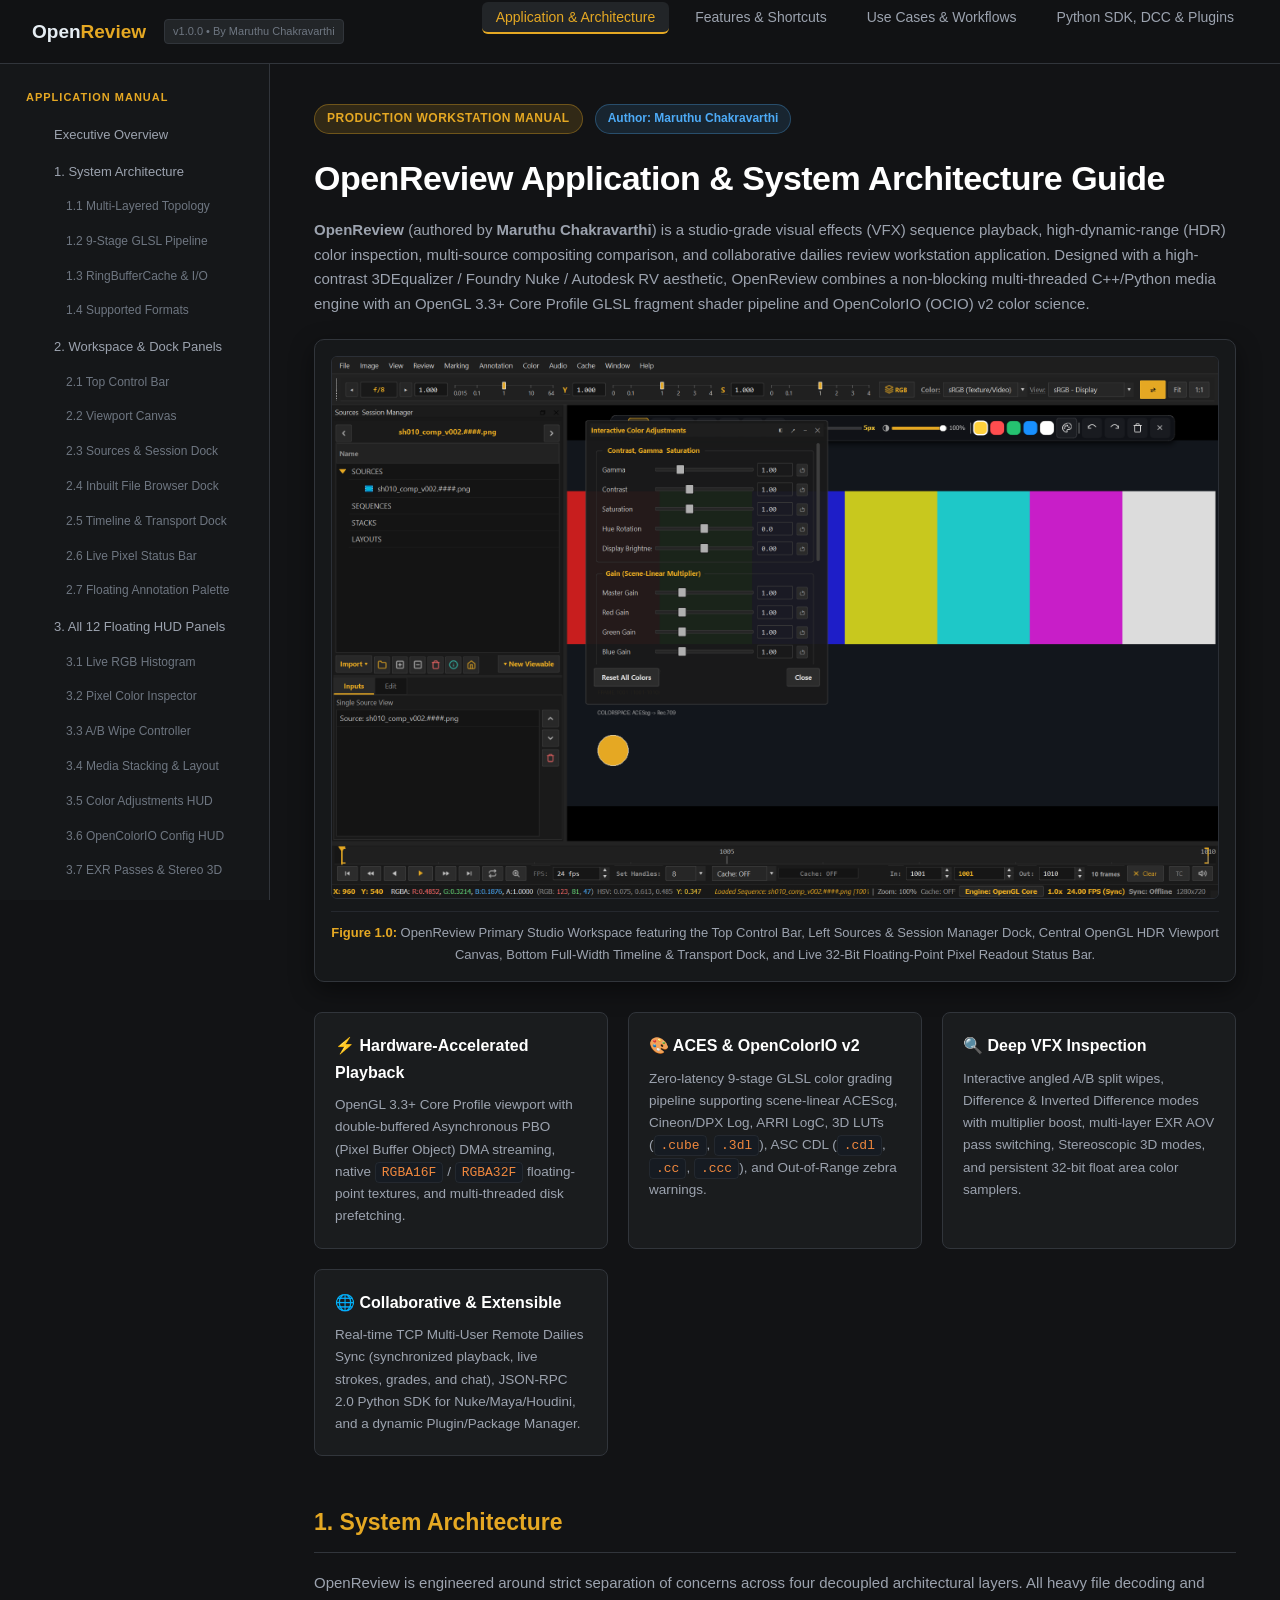
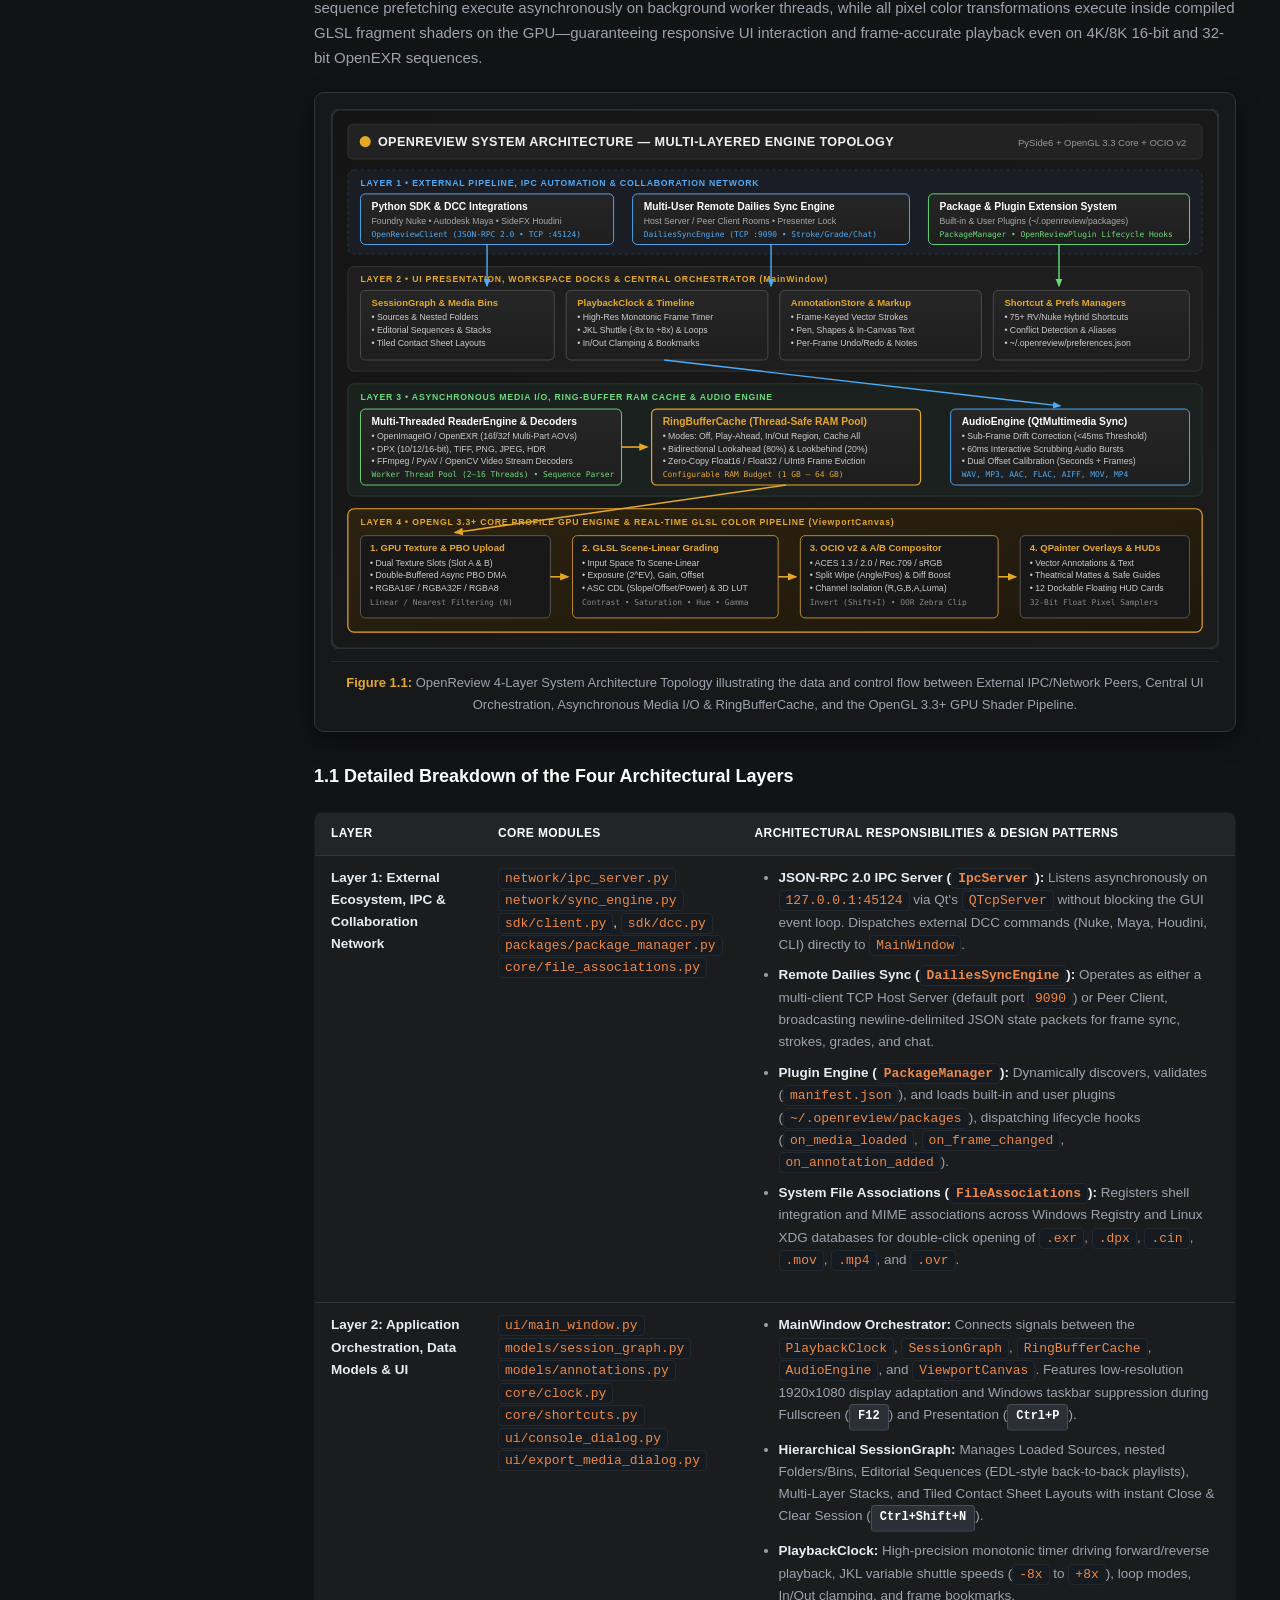
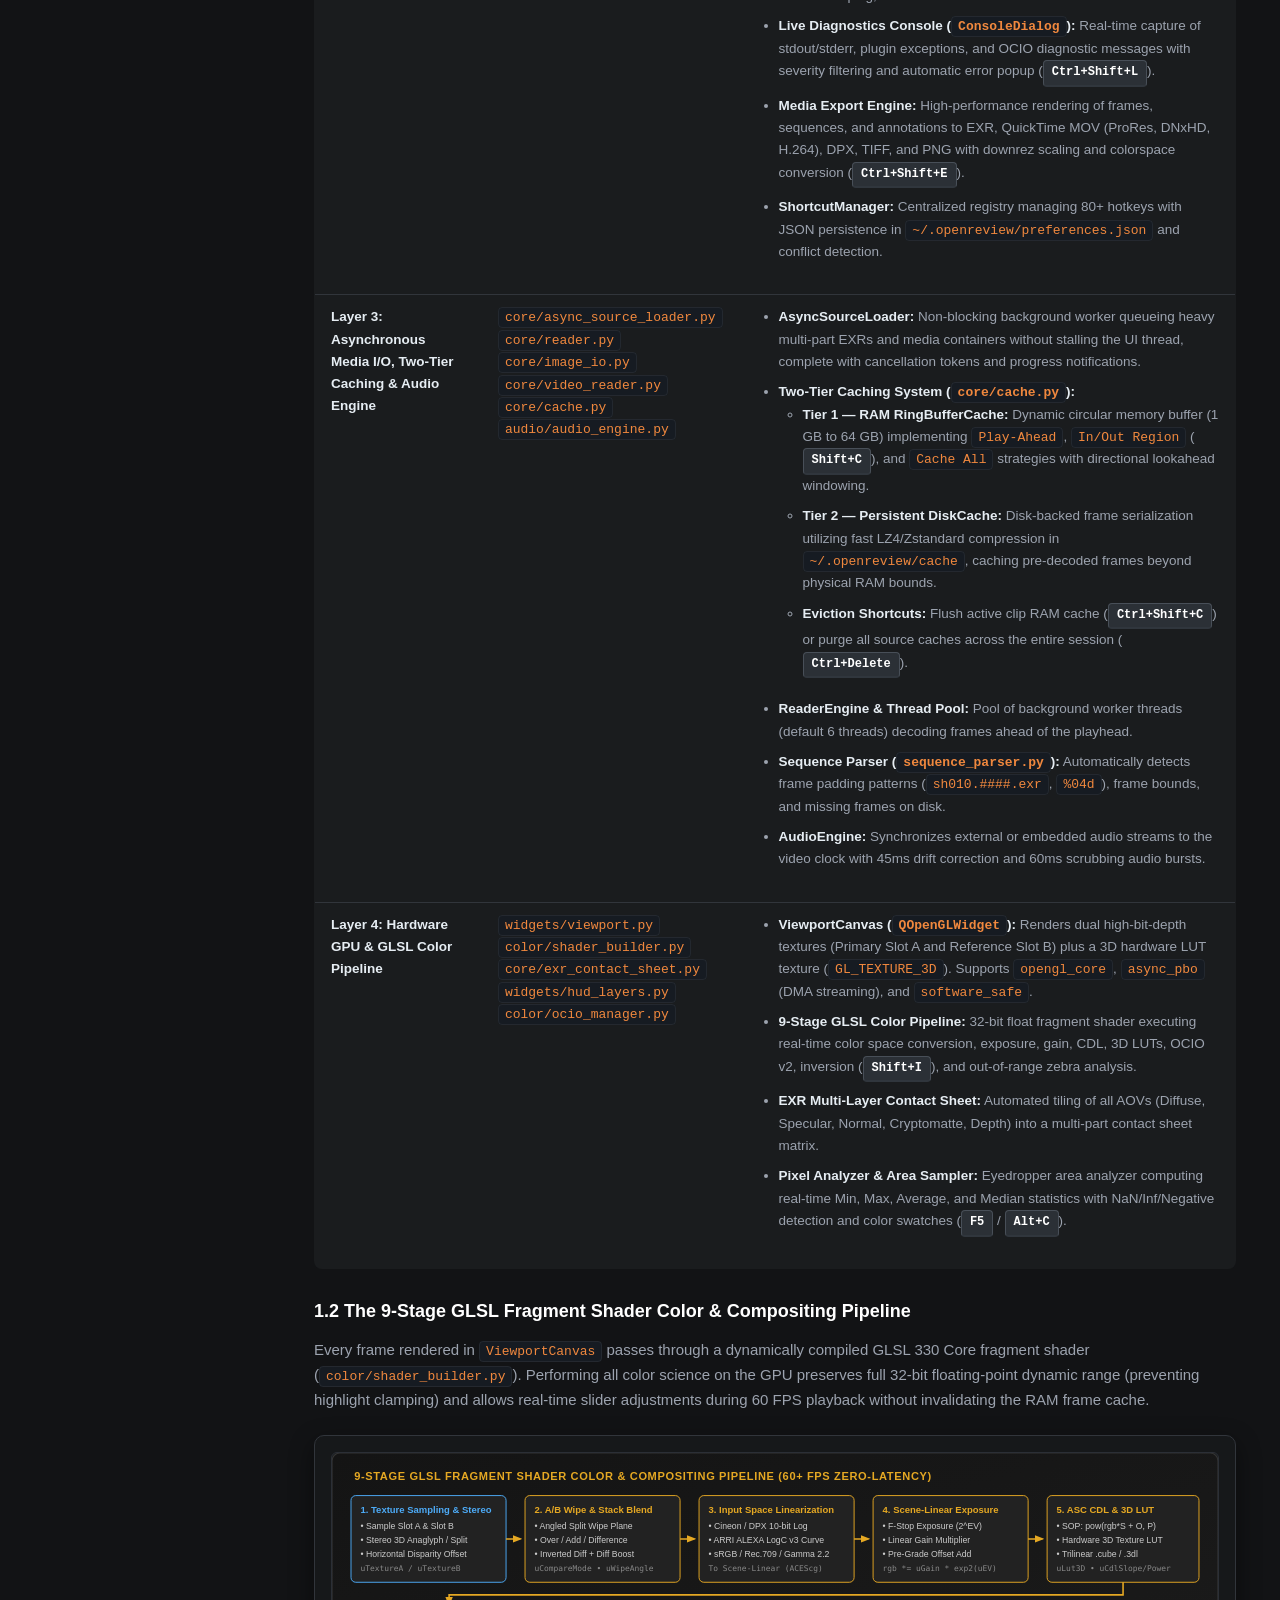
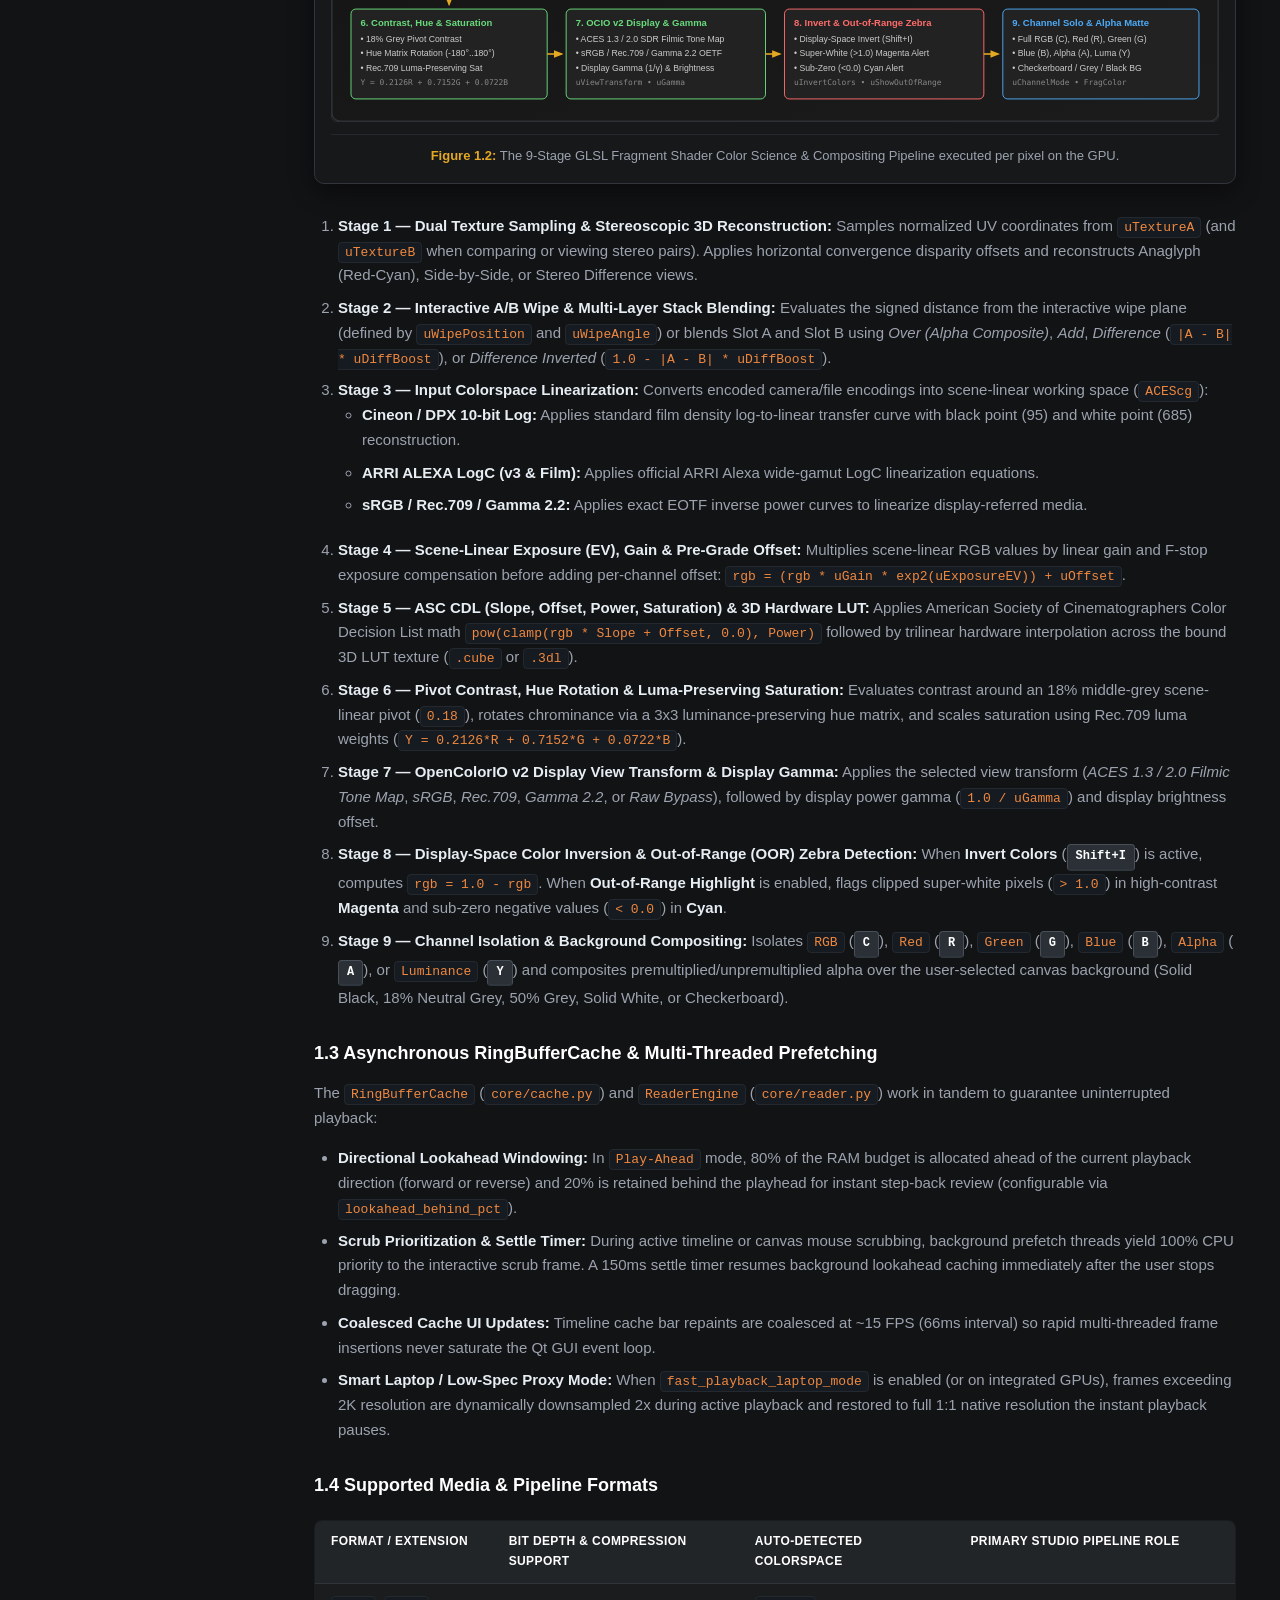
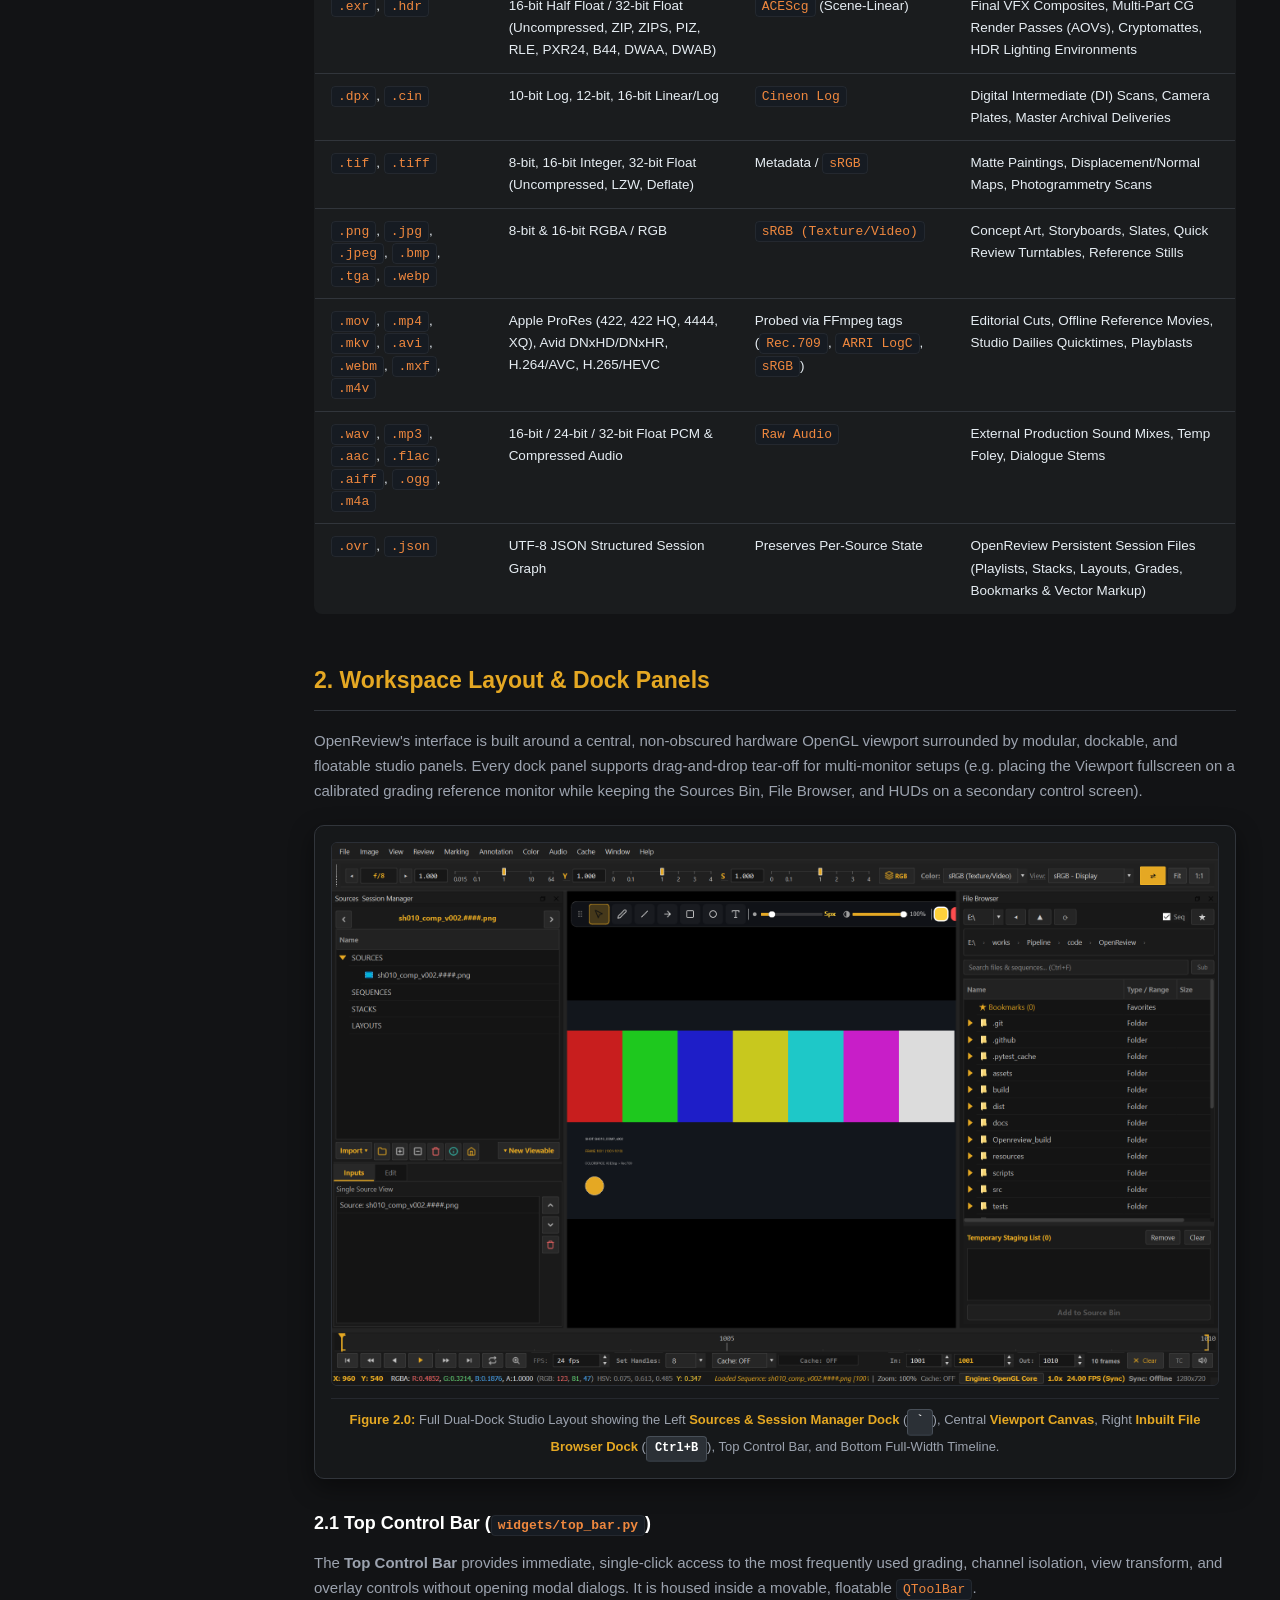
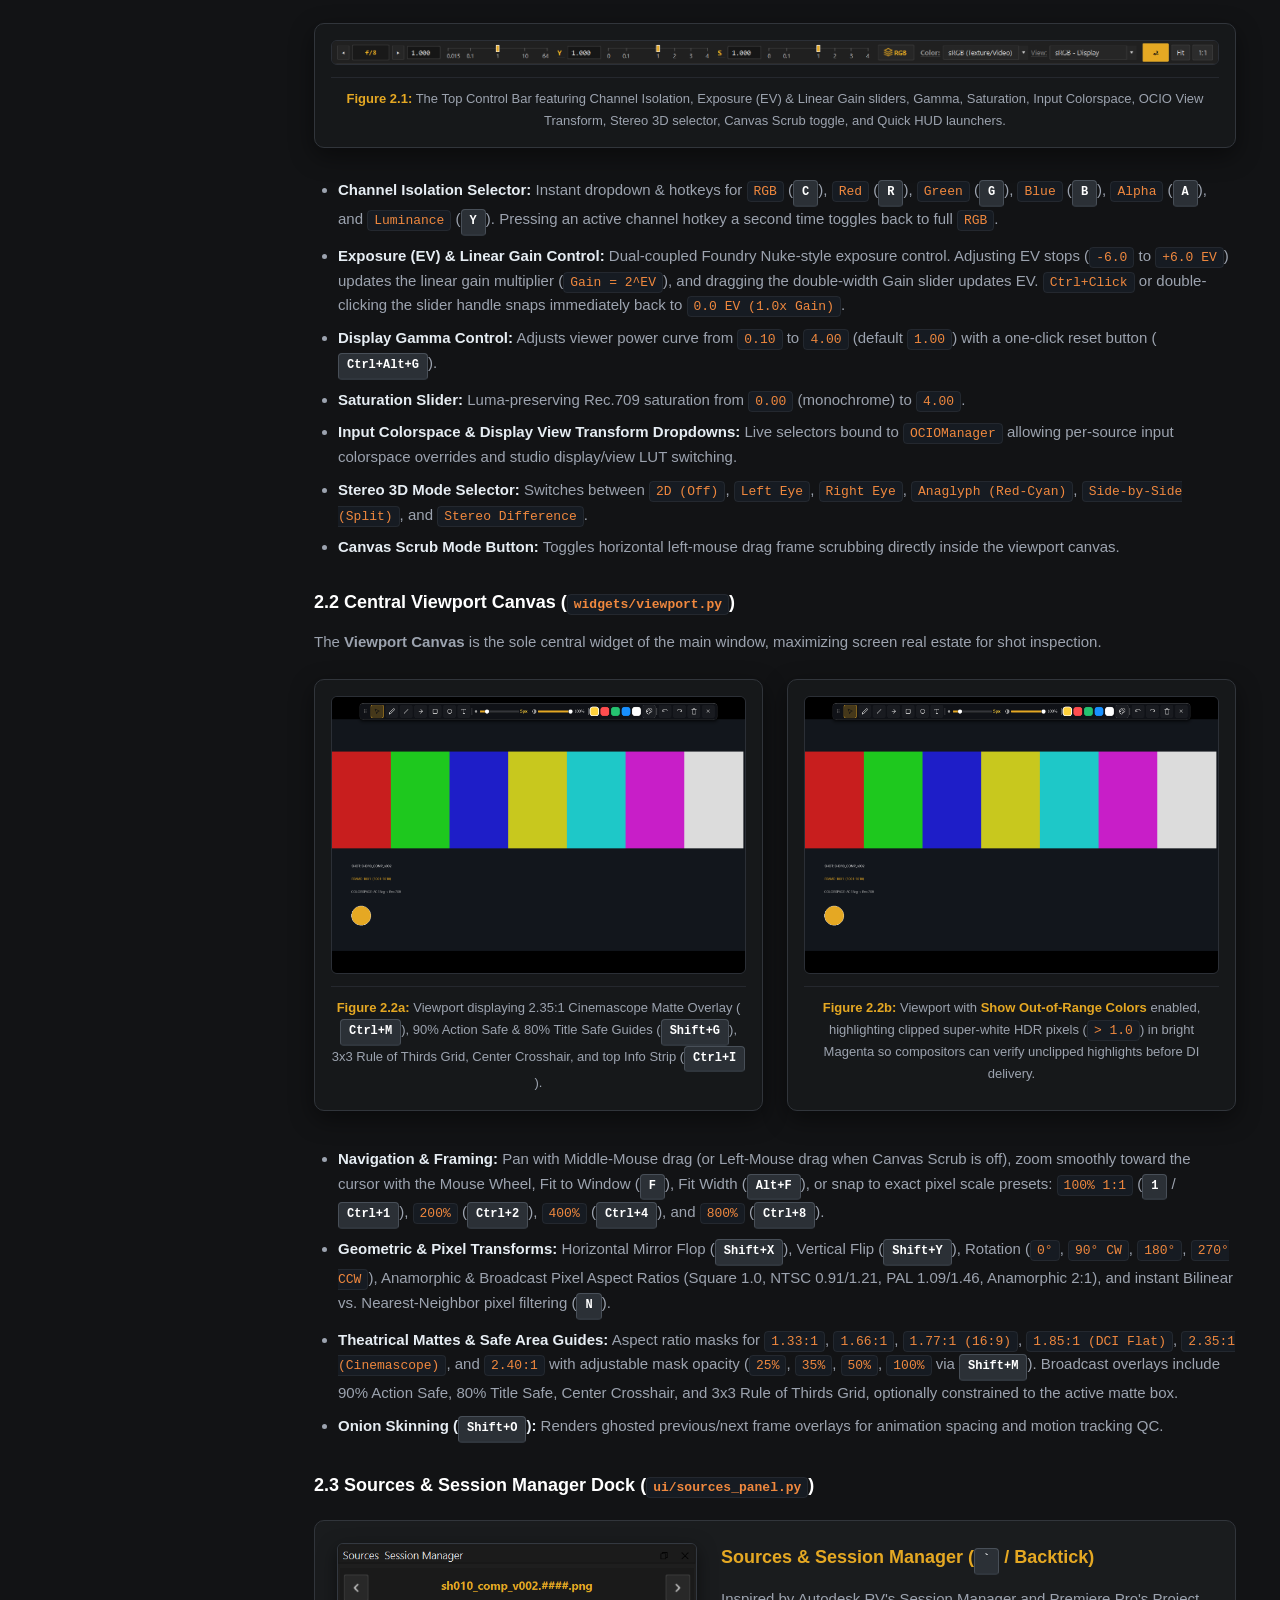
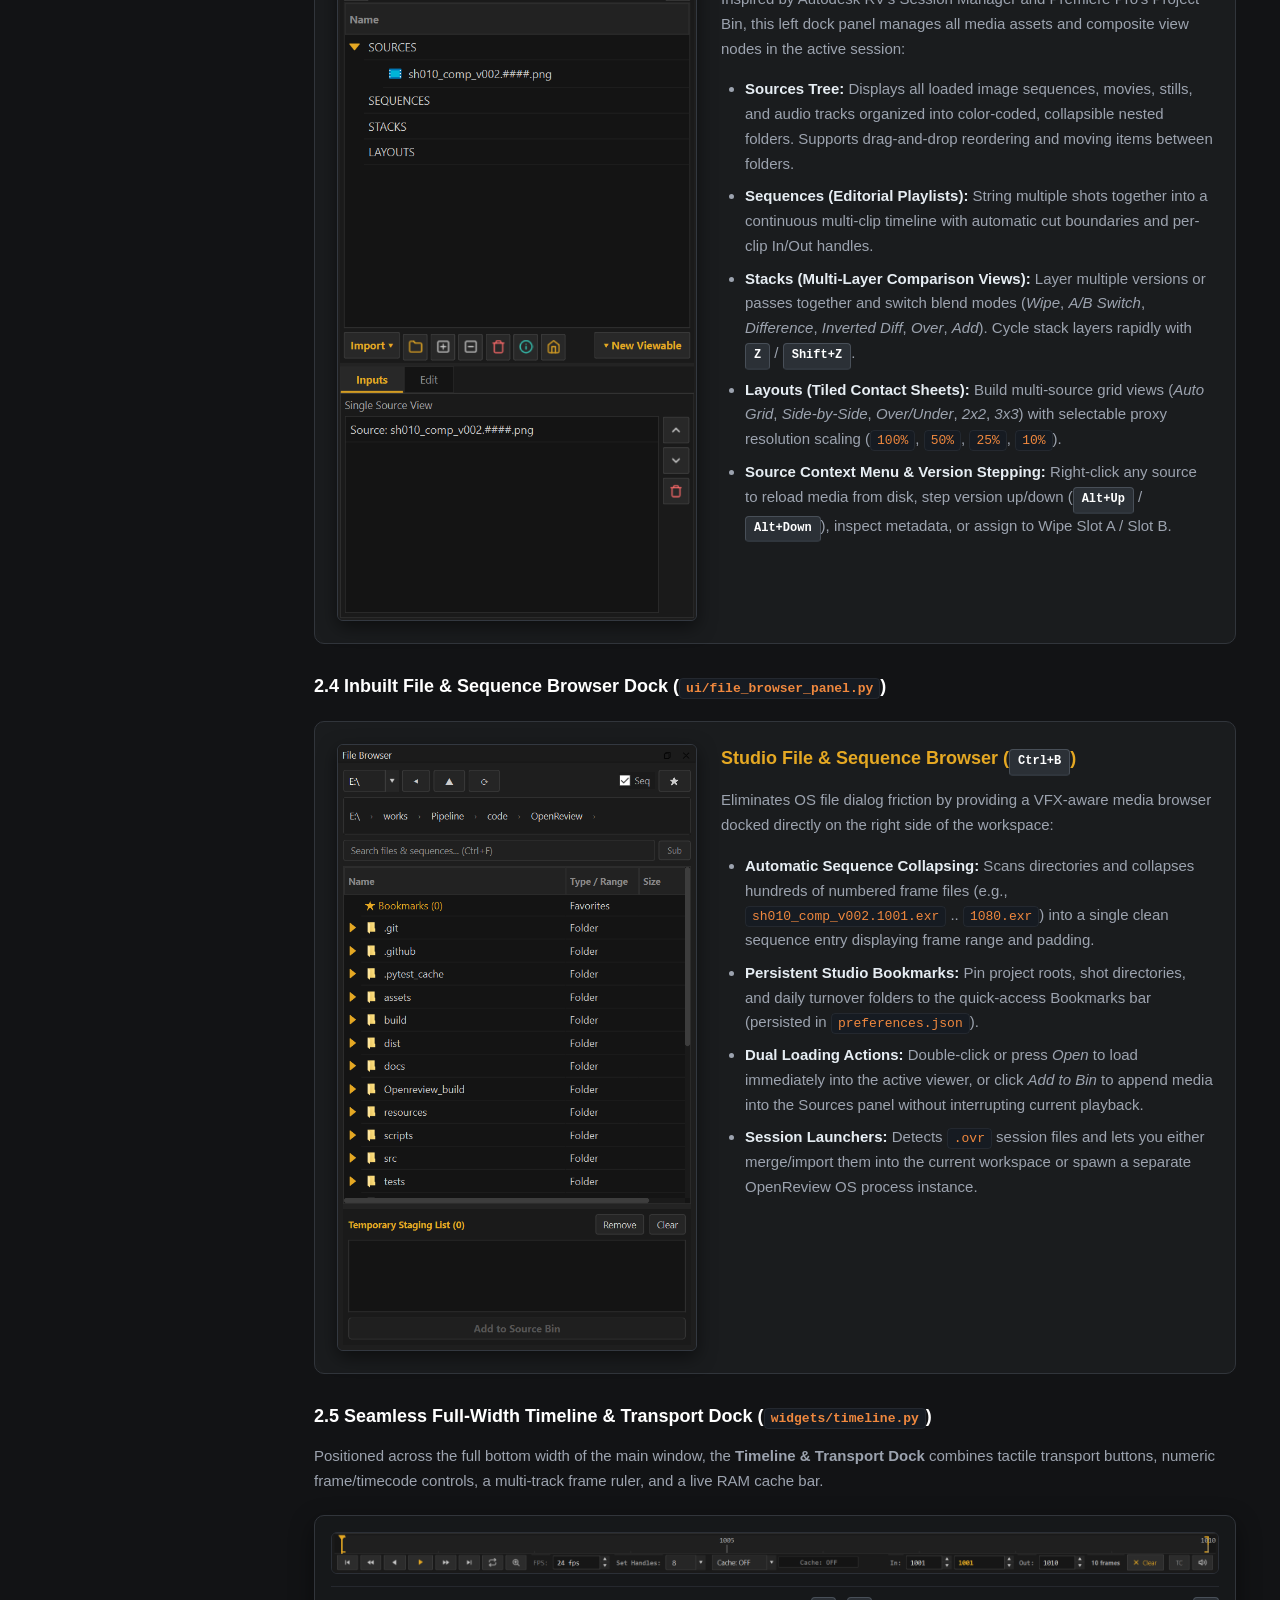
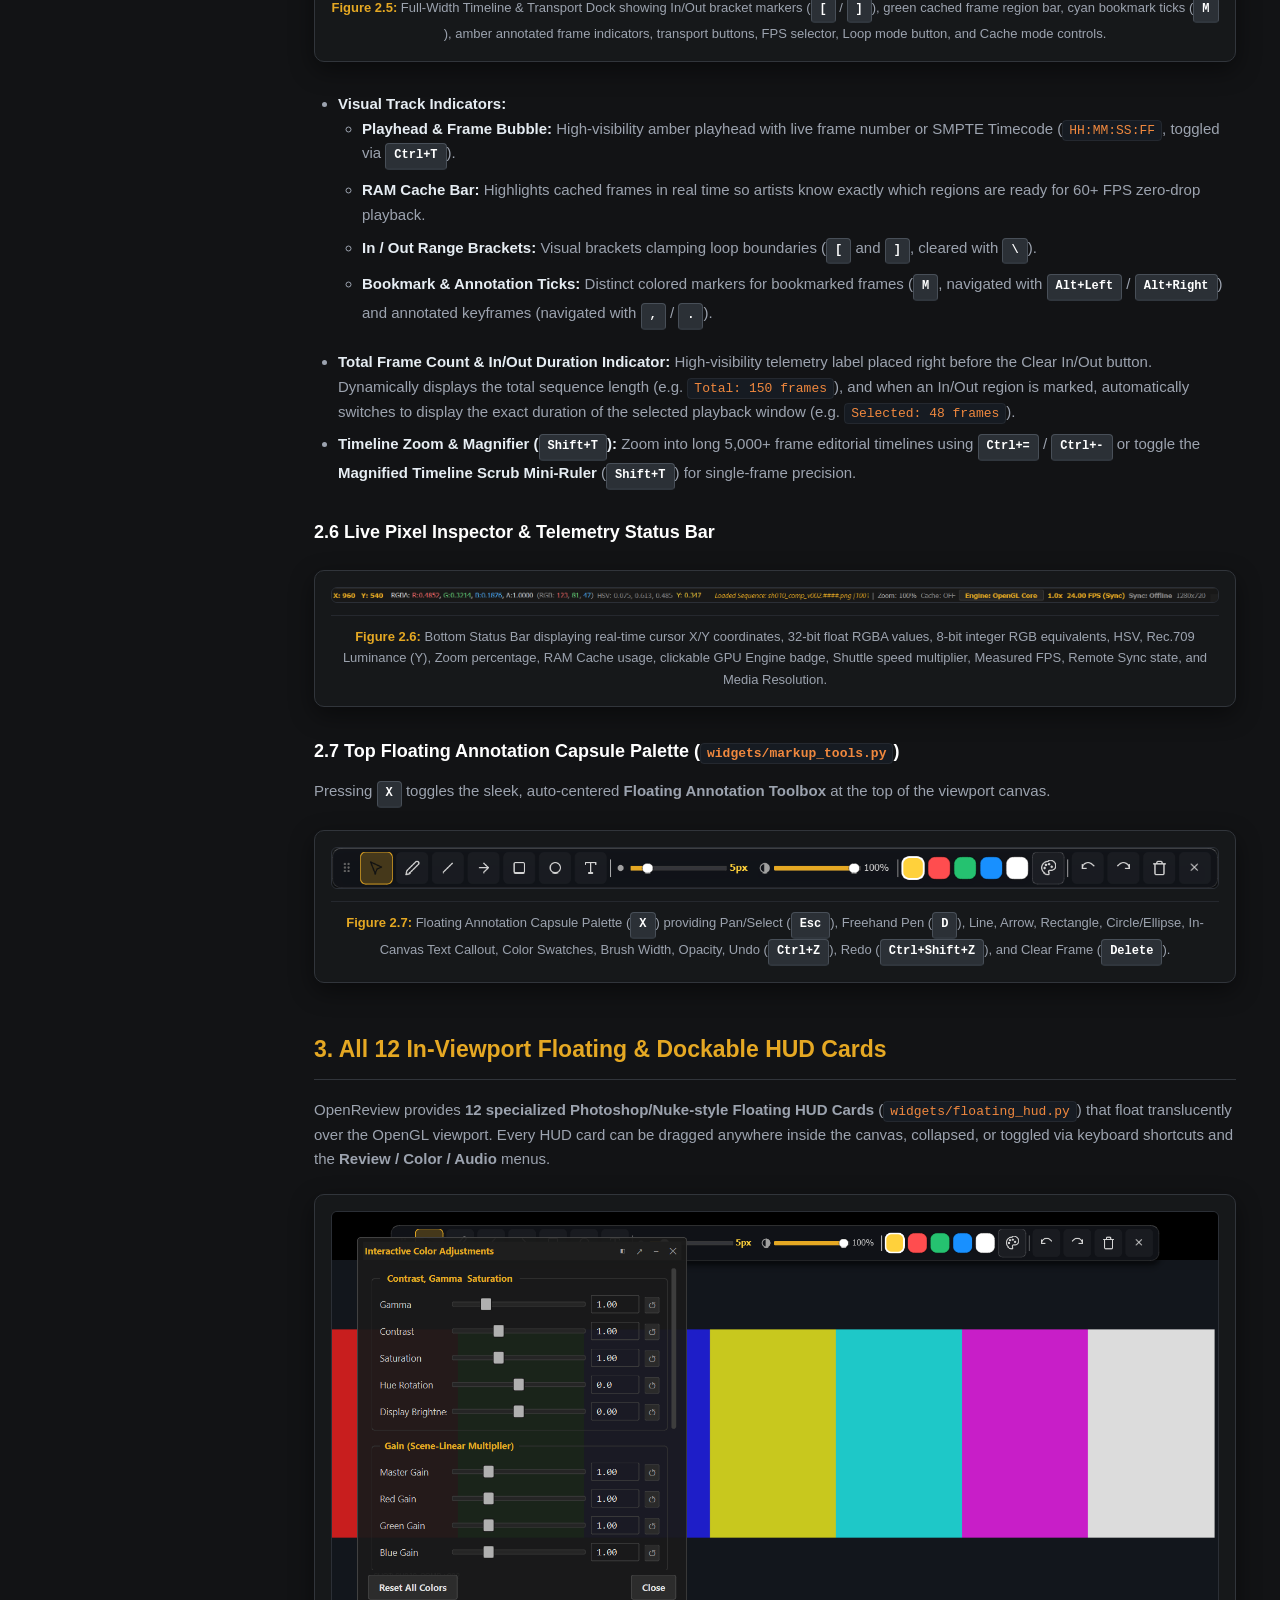
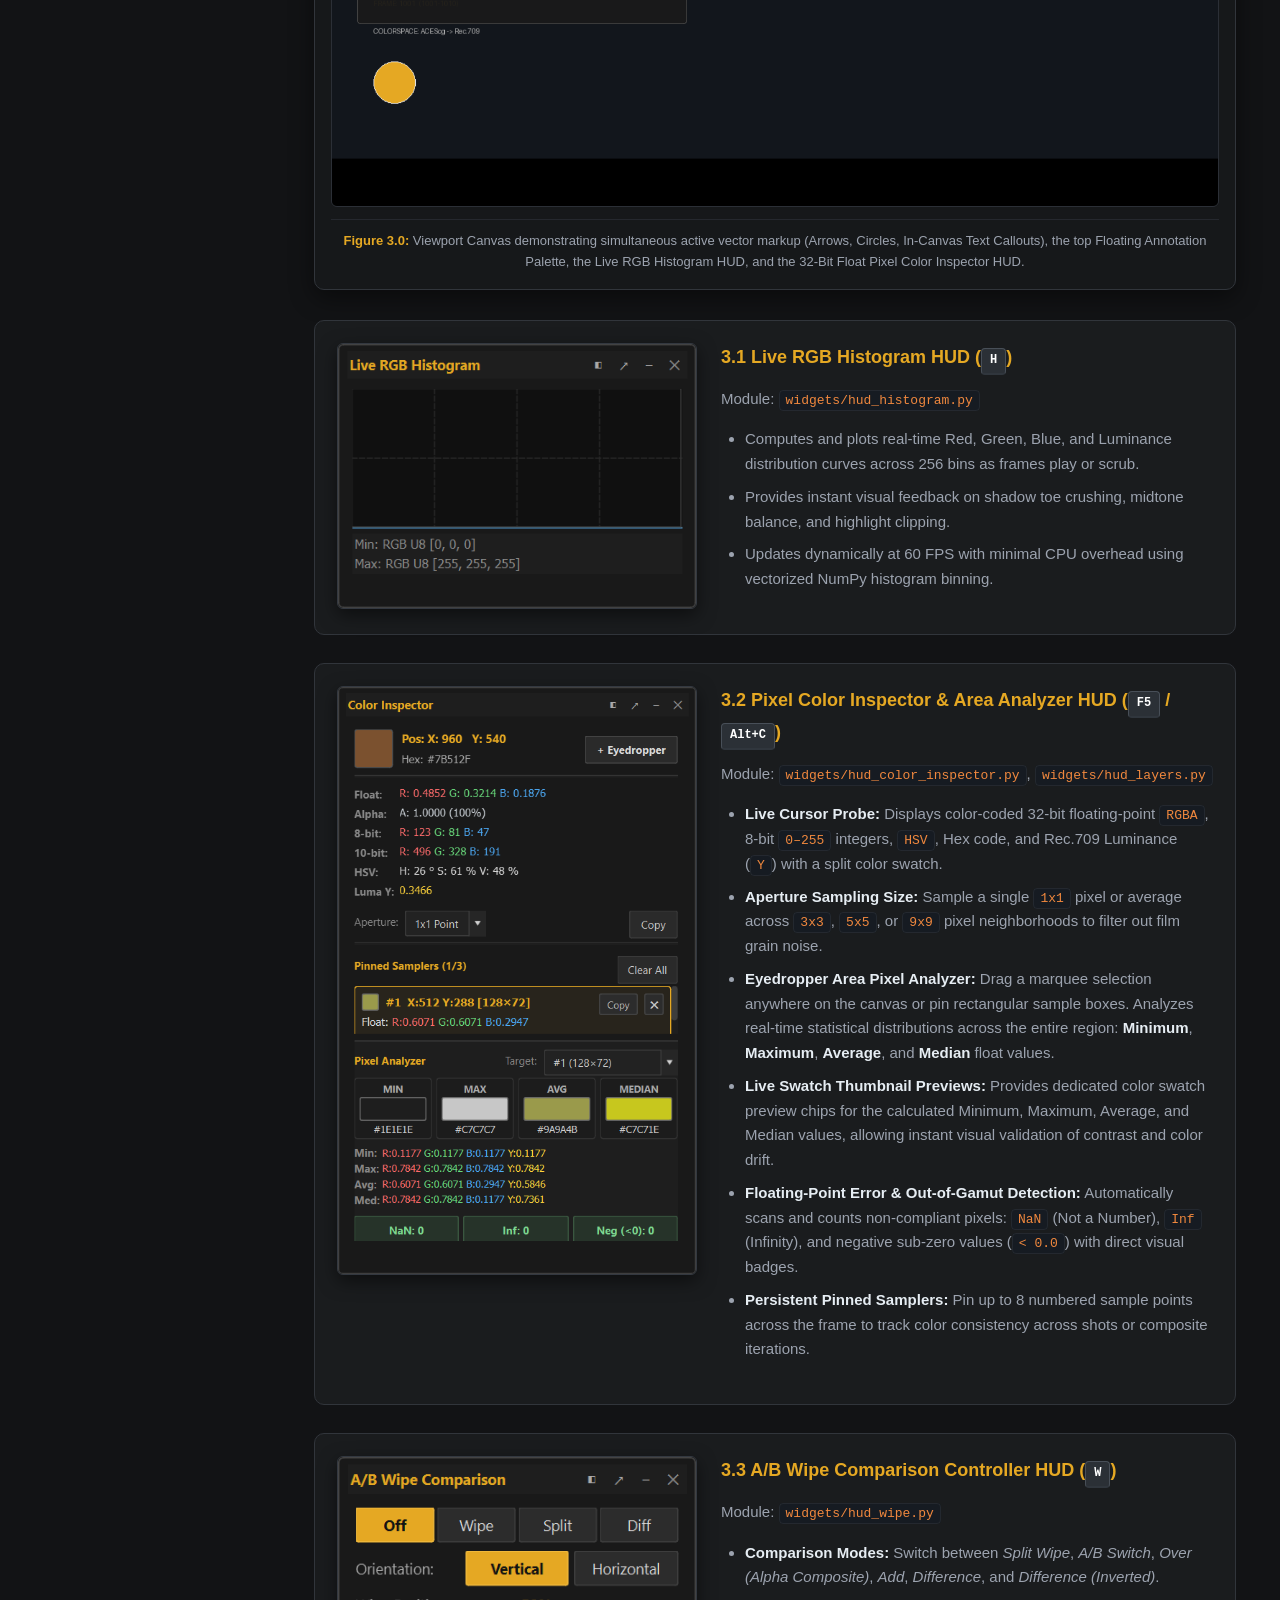
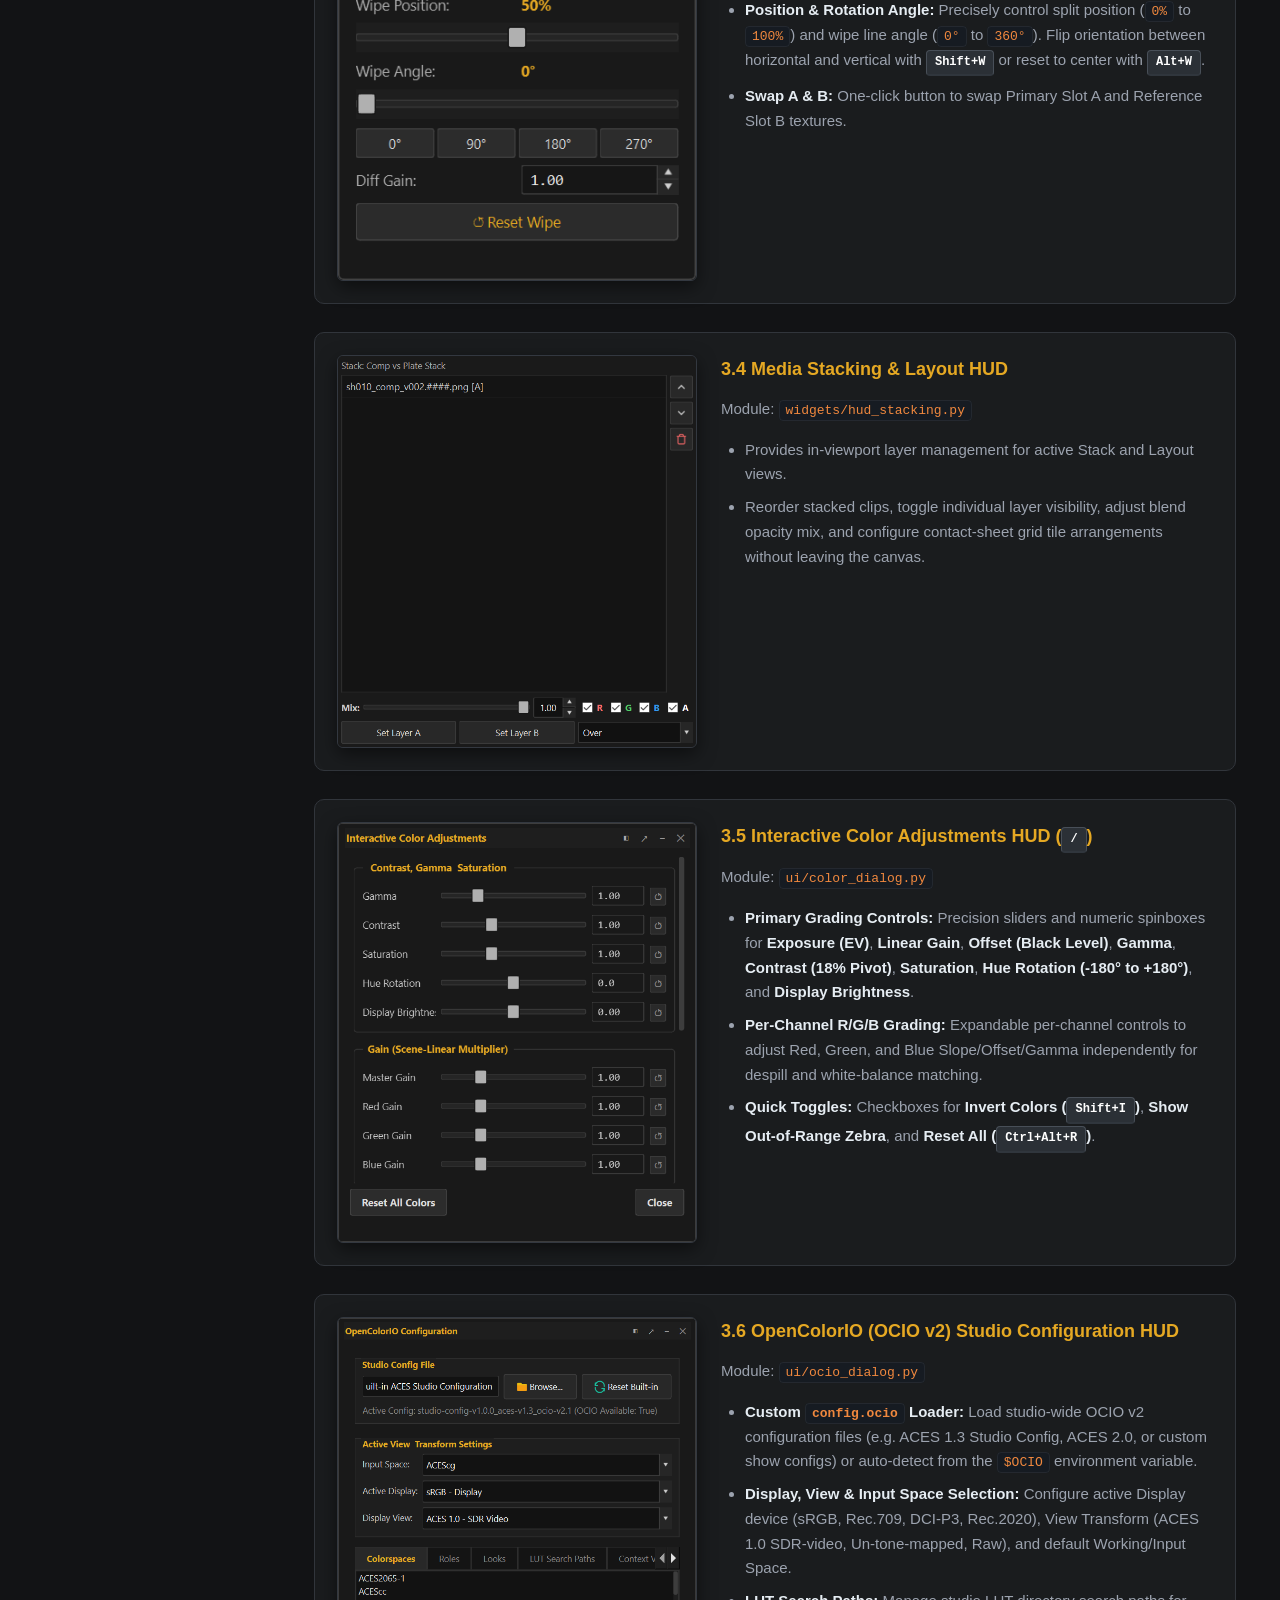
==== commit 6b35b17c: "feat: release OpenReview v1.0.1 with EXR contact sheet, metadata inspection, async loader, and packa" ====
--- a/docs/html/index.html
+++ b/docs/html/index.html
@@ -11,7 +11,7 @@
   <header class="docs-header">
     <a href="index.html" class="brand">
       <span>Open<span class="accent">Review</span></span>
-      <span class="brand-meta">v0.1.0 • By Maruthu Chakravarthi</span>
+      <span class="brand-meta">v1.0.0 • By Maruthu Chakravarthi</span>
     </a>
     <ul class="nav-links">
       <li><a href="index.html" class="active">Application &amp; Architecture</a></li>
@@ -121,13 +121,15 @@
               <code>network/ipc_server.py</code><br>
               <code>network/sync_engine.py</code><br>
               <code>sdk/client.py</code>, <code>sdk/dcc.py</code><br>
-              <code>packages/package_manager.py</code>
+              <code>packages/package_manager.py</code><br>
+              <code>core/file_associations.py</code>
             </td>
             <td>
               <ul>
                 <li><strong>JSON-RPC 2.0 IPC Server (<code>IpcServer</code>):</strong> Listens asynchronously on <code>127.0.0.1:45124</code> via Qt's <code>QTcpServer</code> without blocking the GUI event loop. Dispatches external DCC commands (Nuke, Maya, Houdini, CLI) directly to <code>MainWindow</code>.</li>
                 <li><strong>Remote Dailies Sync (<code>DailiesSyncEngine</code>):</strong> Operates as either a multi-client TCP Host Server (default port <code>9090</code>) or Peer Client, broadcasting newline-delimited JSON state packets for frame sync, strokes, grades, and chat.</li>
                 <li><strong>Plugin Engine (<code>PackageManager</code>):</strong> Dynamically discovers, validates (<code>manifest.json</code>), and loads built-in and user plugins (<code>~/.openreview/packages</code>), dispatching lifecycle hooks (<code>on_media_loaded</code>, <code>on_frame_changed</code>, <code>on_annotation_added</code>).</li>
+                <li><strong>System File Associations (<code>FileAssociations</code>):</strong> Registers shell integration and MIME associations across Windows Registry and Linux XDG databases for double-click opening of <code>.exr</code>, <code>.dpx</code>, <code>.cin</code>, <code>.mov</code>, <code>.mp4</code>, and <code>.ovr</code>.</li>
               </ul>
             </td>
           </tr>
@@ -138,20 +140,25 @@
               <code>models/session_graph.py</code><br>
               <code>models/annotations.py</code><br>
               <code>core/clock.py</code><br>
-              <code>core/shortcuts.py</code>
+              <code>core/shortcuts.py</code><br>
+              <code>ui/console_dialog.py</code><br>
+              <code>ui/export_media_dialog.py</code>
             </td>
             <td>
               <ul>
-                <li><strong>MainWindow Orchestrator:</strong> Connects signals between the <code>PlaybackClock</code>, <code>SessionGraph</code>, <code>RingBufferCache</code>, <code>AudioEngine</code>, and <code>ViewportCanvas</code>.</li>
-                <li><strong>Hierarchical SessionGraph:</strong> Manages Loaded Sources, nested Folders/Bins, Editorial Sequences (EDL-style back-to-back playlists), Multi-Layer Stacks, and Tiled Contact Sheet Layouts.</li>
-                <li><strong>PlaybackClock:</strong> High-precision monotonic timer driving forward/reverse playback, JKL variable shuttle speeds (<code>-8x</code> to <code>+8x</code>), loop modes (Loop, Ping-Pong, Once), In/Out clamping, and frame bookmarks.</li>
-                <li><strong>ShortcutManager:</strong> Singleton event filter intercepting application-wide keypresses with automatic suppression when typing in text editors or spinboxes.</li>
+                <li><strong>MainWindow Orchestrator:</strong> Connects signals between the <code>PlaybackClock</code>, <code>SessionGraph</code>, <code>RingBufferCache</code>, <code>AudioEngine</code>, and <code>ViewportCanvas</code>. Features low-resolution 1920x1080 display adaptation and Windows taskbar suppression during Fullscreen (<span class="key-badge">F12</span>) and Presentation (<span class="key-badge">Ctrl+P</span>).</li>
+                <li><strong>Hierarchical SessionGraph:</strong> Manages Loaded Sources, nested Folders/Bins, Editorial Sequences (EDL-style back-to-back playlists), Multi-Layer Stacks, and Tiled Contact Sheet Layouts with instant Close &amp; Clear Session (<span class="key-badge">Ctrl+Shift+N</span>).</li>
+                <li><strong>PlaybackClock:</strong> High-precision monotonic timer driving forward/reverse playback, JKL variable shuttle speeds (<code>-8x</code> to <code>+8x</code>), loop modes, In/Out clamping, and frame bookmarks.</li>
+                <li><strong>Live Diagnostics Console (<code>ConsoleDialog</code>):</strong> Real-time capture of stdout/stderr, plugin exceptions, and OCIO diagnostic messages with severity filtering and automatic error popup (<span class="key-badge">Ctrl+Shift+L</span>).</li>
+                <li><strong>Media Export Engine:</strong> High-performance rendering of frames, sequences, and annotations to EXR, QuickTime MOV (ProRes, DNxHD, H.264), DPX, TIFF, and PNG with downrez scaling and colorspace conversion (<span class="key-badge">Ctrl+Shift+E</span>).</li>
+                <li><strong>ShortcutManager:</strong> Centralized registry managing 80+ hotkeys with JSON persistence in <code>~/.openreview/preferences.json</code> and conflict detection.</li>
               </ul>
             </td>
           </tr>
           <tr>
-            <td><strong>Layer 3: Asynchronous Media I/O, RAM Cache &amp; Audio Engine</strong></td>
+            <td><strong>Layer 3: Asynchronous Media I/O, Two-Tier Caching &amp; Audio Engine</strong></td>
             <td>
+              <code>core/async_source_loader.py</code><br>
               <code>core/reader.py</code><br>
               <code>core/image_io.py</code><br>
               <code>core/video_reader.py</code><br>
@@ -160,10 +167,17 @@
             </td>
             <td>
               <ul>
-                <li><strong>ReaderEngine &amp; Thread Pool:</strong> Uses a configurable pool of background worker threads (default 6 threads) to decode frames ahead of the playhead based on playback direction.</li>
-                <li><strong>Sequence Parser (<code>sequence_parser.py</code>):</strong> Automatically detects frame padding patterns (<code>sh010.####.exr</code>, <code>%04d</code>), start/end frame bounds, and missing/dropped frames on disk.</li>
-                <li><strong>RingBufferCache:</strong> Thread-safe, memory-bounded LRU/windowed frame store supporting four operational modes: <code>Off</code>, <code>Play-Ahead</code>, <code>In/Out Region</code>, and <code>Cache All</code>.</li>
-                <li><strong>AudioEngine:</strong> Synchronizes external or embedded audio streams to the video clock with sub-frame drift correction and 60ms scrubbing audio bursts.</li>
+                <li><strong>AsyncSourceLoader:</strong> Non-blocking background worker queueing heavy multi-part EXRs and media containers without stalling the UI thread, complete with cancellation tokens and progress notifications.</li>
+                <li><strong>Two-Tier Caching System (<code>core/cache.py</code>):</strong>
+                  <ul>
+                    <li><strong>Tier 1 — RAM RingBufferCache:</strong> Dynamic circular memory buffer (1 GB to 64 GB) implementing <code>Play-Ahead</code>, <code>In/Out Region</code> (<span class="key-badge">Shift+C</span>), and <code>Cache All</code> strategies with directional lookahead windowing.</li>
+                    <li><strong>Tier 2 — Persistent DiskCache:</strong> Disk-backed frame serialization utilizing fast LZ4/Zstandard compression in <code>~/.openreview/cache</code>, caching pre-decoded frames beyond physical RAM bounds.</li>
+                    <li><strong>Eviction Shortcuts:</strong> Flush active clip RAM cache (<span class="key-badge">Ctrl+Shift+C</span>) or purge all source caches across the entire session (<span class="key-badge">Ctrl+Delete</span>).</li>
+                  </ul>
+                </li>
+                <li><strong>ReaderEngine &amp; Thread Pool:</strong> Pool of background worker threads (default 6 threads) decoding frames ahead of the playhead.</li>
+                <li><strong>Sequence Parser (<code>sequence_parser.py</code>):</strong> Automatically detects frame padding patterns (<code>sh010.####.exr</code>, <code>%04d</code>), frame bounds, and missing frames on disk.</li>
+                <li><strong>AudioEngine:</strong> Synchronizes external or embedded audio streams to the video clock with 45ms drift correction and 60ms scrubbing audio bursts.</li>
               </ul>
             </td>
           </tr>
@@ -172,19 +186,16 @@
             <td>
               <code>widgets/viewport.py</code><br>
               <code>color/shader_builder.py</code><br>
-              <code>color/ocio_manager.py</code><br>
-              <code>color/lut_manager.py</code>
+              <code>core/exr_contact_sheet.py</code><br>
+              <code>widgets/hud_layers.py</code><br>
+              <code>color/ocio_manager.py</code>
             </td>
             <td>
               <ul>
-                <li><strong>ViewportCanvas (<code>QOpenGLWidget</code>):</strong> Renders dual high-bit-depth textures (Primary Slot A and Reference Slot B) plus a 3D hardware LUT texture (<code>GL_TEXTURE_3D</code>).</li>
-                <li><strong>Three Selectable Playback Engines:</strong>
-                  <ol>
-                    <li><code>opengl_core</code> — Direct OpenGL 3.3 Core Profile texture streaming.</li>
-                    <li><code>async_pbo</code> — Double-buffered OpenGL Pixel Buffer Object (DMA) asynchronous transfers for zero CPU stall on 4K/8K frames.</li>
-                    <li><code>software_safe</code> — Safe fallback rasterizer for remote desktop / VM environments without hardware GL drivers.</li>
-                  </ol>
-                </li>
+                <li><strong>ViewportCanvas (<code>QOpenGLWidget</code>):</strong> Renders dual high-bit-depth textures (Primary Slot A and Reference Slot B) plus a 3D hardware LUT texture (<code>GL_TEXTURE_3D</code>). Supports <code>opengl_core</code>, <code>async_pbo</code> (DMA streaming), and <code>software_safe</code>.</li>
+                <li><strong>9-Stage GLSL Color Pipeline:</strong> 32-bit float fragment shader executing real-time color space conversion, exposure, gain, CDL, 3D LUTs, OCIO v2, inversion (<span class="key-badge">Shift+I</span>), and out-of-range zebra analysis.</li>
+                <li><strong>EXR Multi-Layer Contact Sheet:</strong> Automated tiling of all AOVs (Diffuse, Specular, Normal, Cryptomatte, Depth) into a multi-part contact sheet matrix.</li>
+                <li><strong>Pixel Analyzer &amp; Area Sampler:</strong> Eyedropper area analyzer computing real-time Min, Max, Average, and Median statistics with NaN/Inf/Negative detection and color swatches (<span class="key-badge">F5</span> / <span class="key-badge">Alt+C</span>).</li>
               </ul>
             </td>
           </tr>
@@ -392,6 +403,7 @@
             <li><strong>Bookmark &amp; Annotation Ticks:</strong> Distinct colored markers for bookmarked frames (<span class="key-badge">M</span>, navigated with <span class="key-badge">Alt+Left</span> / <span class="key-badge">Alt+Right</span>) and annotated keyframes (navigated with <span class="key-badge">,</span> / <span class="key-badge">.</span>).</li>
           </ul>
         </li>
+        <li><strong>Total Frame Count &amp; In/Out Duration Indicator:</strong> High-visibility telemetry label placed right before the Clear In/Out button. Dynamically displays the total sequence length (e.g. <code>Total: 150 frames</code>), and when an In/Out region is marked, automatically switches to display the exact duration of the selected playback window (e.g. <code>Selected: 48 frames</code>).</li>
         <li><strong>Timeline Zoom &amp; Magnifier (<span class="key-badge">Shift+T</span>):</strong> Zoom into long 5,000+ frame editorial timelines using <span class="key-badge">Ctrl+=</span> / <span class="key-badge">Ctrl+-</span> or toggle the <strong>Magnified Timeline Scrub Mini-Ruler</strong> (<span class="key-badge">Shift+T</span>) for single-frame precision.</li>
       </ul>
 
@@ -444,12 +456,14 @@
         <img src="assets/screenshots/hud_color_inspector.png" alt="Pixel Color Inspector HUD Screenshot">
         <div class="panel-details">
           <h3>3.2 Pixel Color Inspector &amp; Area Analyzer HUD (<span class="key-badge">F5</span> / <span class="key-badge">Alt+C</span>)</h3>
-          <p>Module: <code>widgets/hud_color_inspector.py</code></p>
+          <p>Module: <code>widgets/hud_color_inspector.py</code>, <code>widgets/hud_layers.py</code></p>
           <ul>
             <li><strong>Live Cursor Probe:</strong> Displays color-coded 32-bit floating-point <code>RGBA</code>, 8-bit <code>0–255</code> integers, <code>HSV</code>, Hex code, and Rec.709 Luminance (<code>Y</code>) with a split color swatch.</li>
             <li><strong>Aperture Sampling Size:</strong> Sample a single <code>1x1</code> pixel or average across <code>3x3</code>, <code>5x5</code>, or <code>9x9</code> pixel neighborhoods to filter out film grain noise.</li>
-            <li><strong>Persistent Pinned Samplers &amp; Area Box Regions:</strong> Pin up to 8 numbered sample points or drag rectangular area sample boxes on the canvas to monitor Min, Max, and Mean RGBA values across frames.</li>
-            <li><strong>NaN / Inf / Negative Pixel Diagnostics:</strong> Dedicated badge counters alert compositors immediately if a CG render contains corrupted <code>NaN</code>, <code>Infinity</code>, or negative sub-zero pixel values.</li>
+            <li><strong>Eyedropper Area Pixel Analyzer:</strong> Drag a marquee selection anywhere on the canvas or pin rectangular sample boxes. Analyzes real-time statistical distributions across the entire region: <strong>Minimum</strong>, <strong>Maximum</strong>, <strong>Average</strong>, and <strong>Median</strong> float values.</li>
+            <li><strong>Live Swatch Thumbnail Previews:</strong> Provides dedicated color swatch preview chips for the calculated Minimum, Maximum, Average, and Median values, allowing instant visual validation of contrast and color drift.</li>
+            <li><strong>Floating-Point Error &amp; Out-of-Gamut Detection:</strong> Automatically scans and counts non-compliant pixels: <code>NaN</code> (Not a Number), <code>Inf</code> (Infinity), and negative sub-zero values (<code>&lt; 0.0</code>) with direct visual badges.</li>
+            <li><strong>Persistent Pinned Samplers:</strong> Pin up to 8 numbered sample points across the frame to track color consistency across shots or composite iterations.</li>
           </ul>
         </div>
       </div>
@@ -566,7 +580,7 @@
       <div class="card-grid-2">
         <figure class="doc-figure" style="margin:0;">
           <img src="assets/screenshots/dialog_export_media.png" alt="Export Media Dialog Screenshot">
-          <figcaption><strong>Figure 4.1: Export Media Dialog (<span class="key-badge">Ctrl+Shift+E</span>)</strong> — Render active sequences, In/Out ranges, Bookmarked frames, or Annotated keyframes to Apple ProRes / H.264 <code>.mov</code>, <code>PNG</code> sequences, <code>JPEG</code> sequences, or single-frame snapshots with optional <strong>Burn-In Annotations &amp; Color Grading</strong>.</figcaption>
+          <figcaption><strong>Figure 4.1: Studio Media Export Dialog (<span class="key-badge">Ctrl+Shift+E</span>)</strong> — Render frames or sequences to 16/32-bit OpenEXR, QuickTime MOV (Apple ProRes 422/4444, Avid DNxHD, H.264), 10/12-bit DPX, 16-bit TIFF, PNG, or JPEG. Supports downrez resolution scaling (100%, 50%, 25%, Custom), colorspace transformations, and burned-in review annotations.</figcaption>
         </figure>
         <figure class="doc-figure" style="margin:0;">
           <img src="assets/screenshots/dialog_package_manager.png" alt="Package and Plugin Manager Dialog Screenshot">
@@ -714,6 +728,30 @@
             <td>Percentage of cache window retained behind the playhead for reverse stepping.</td>
           </tr>
           <tr>
+            <td><code>disk_cache_enabled</code></td>
+            <td><code>bool</code></td>
+            <td><code>true</code></td>
+            <td>Enables Tier 2 persistent binary disk caching for large image sequences.</td>
+          </tr>
+          <tr>
+            <td><code>disk_cache_dir</code></td>
+            <td><code>str</code></td>
+            <td><code>"~/.openreview/cache"</code></td>
+            <td>Custom filesystem directory for cached frame binary chunks.</td>
+          </tr>
+          <tr>
+            <td><code>disk_cache_limit_gb</code></td>
+            <td><code>float</code></td>
+            <td><code>32.0</code></td>
+            <td>Maximum disk storage quota in Gigabytes before automated LRU eviction.</td>
+          </tr>
+          <tr>
+            <td><code>auto_open_console_on_error</code></td>
+            <td><code>bool</code></td>
+            <td><code>true</code></td>
+            <td>Automatically brings the Diagnostic Console Window to the front when an unhandled error is logged.</td>
+          </tr>
+          <tr>
             <td><code>playback_texture_mode</code></td>
             <td><code>str</code></td>
             <td><code>"auto"</code></td>
@@ -774,7 +812,7 @@
   </div>
 
   <footer class="docs-footer">
-    <strong>OpenReview v0.1.0</strong> &bull; Authored by <strong>Maruthu Chakravarthi</strong> &bull; Professional VFX Review &amp; Playback Workstation Documentation
+    <strong>OpenReview v1.0.0</strong> &bull; Authored by <strong>Maruthu Chakravarthi</strong> &bull; Professional VFX Review &amp; Playback Workstation Documentation
   </footer>
 
 </body>
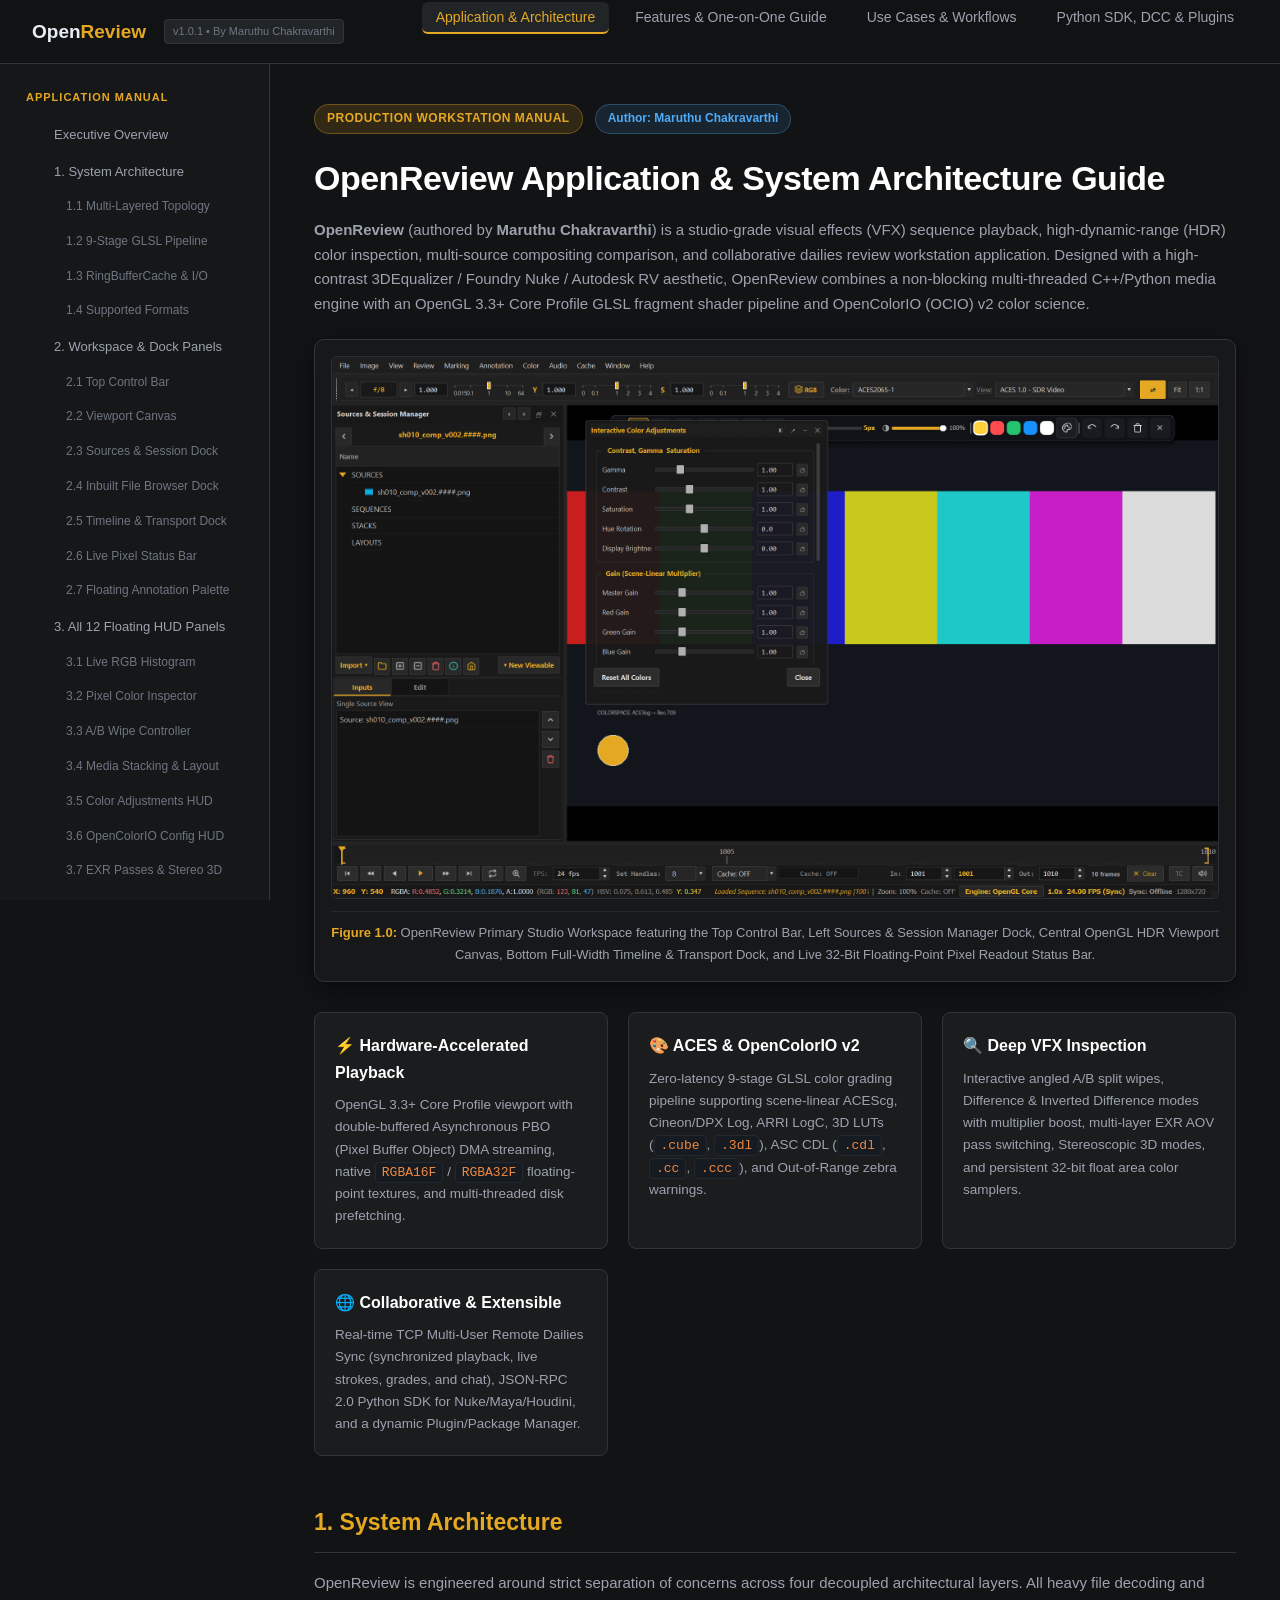
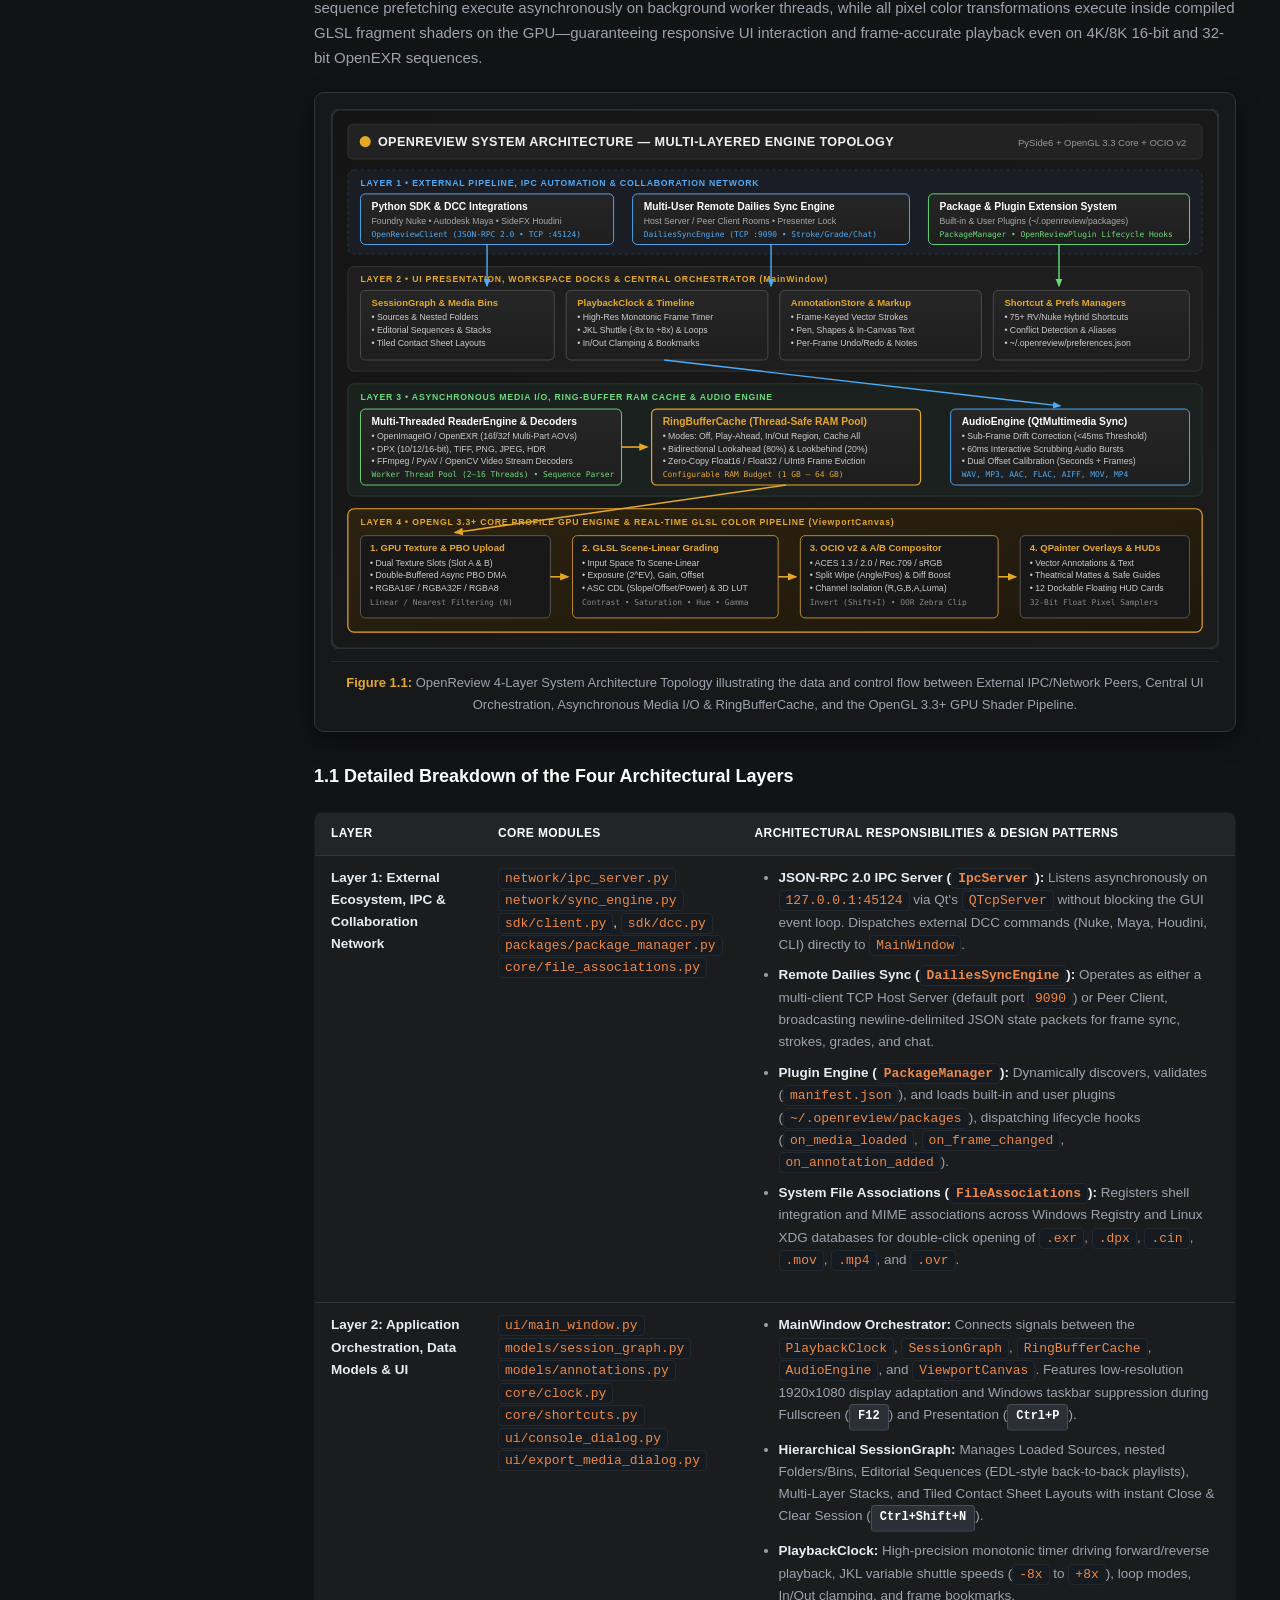
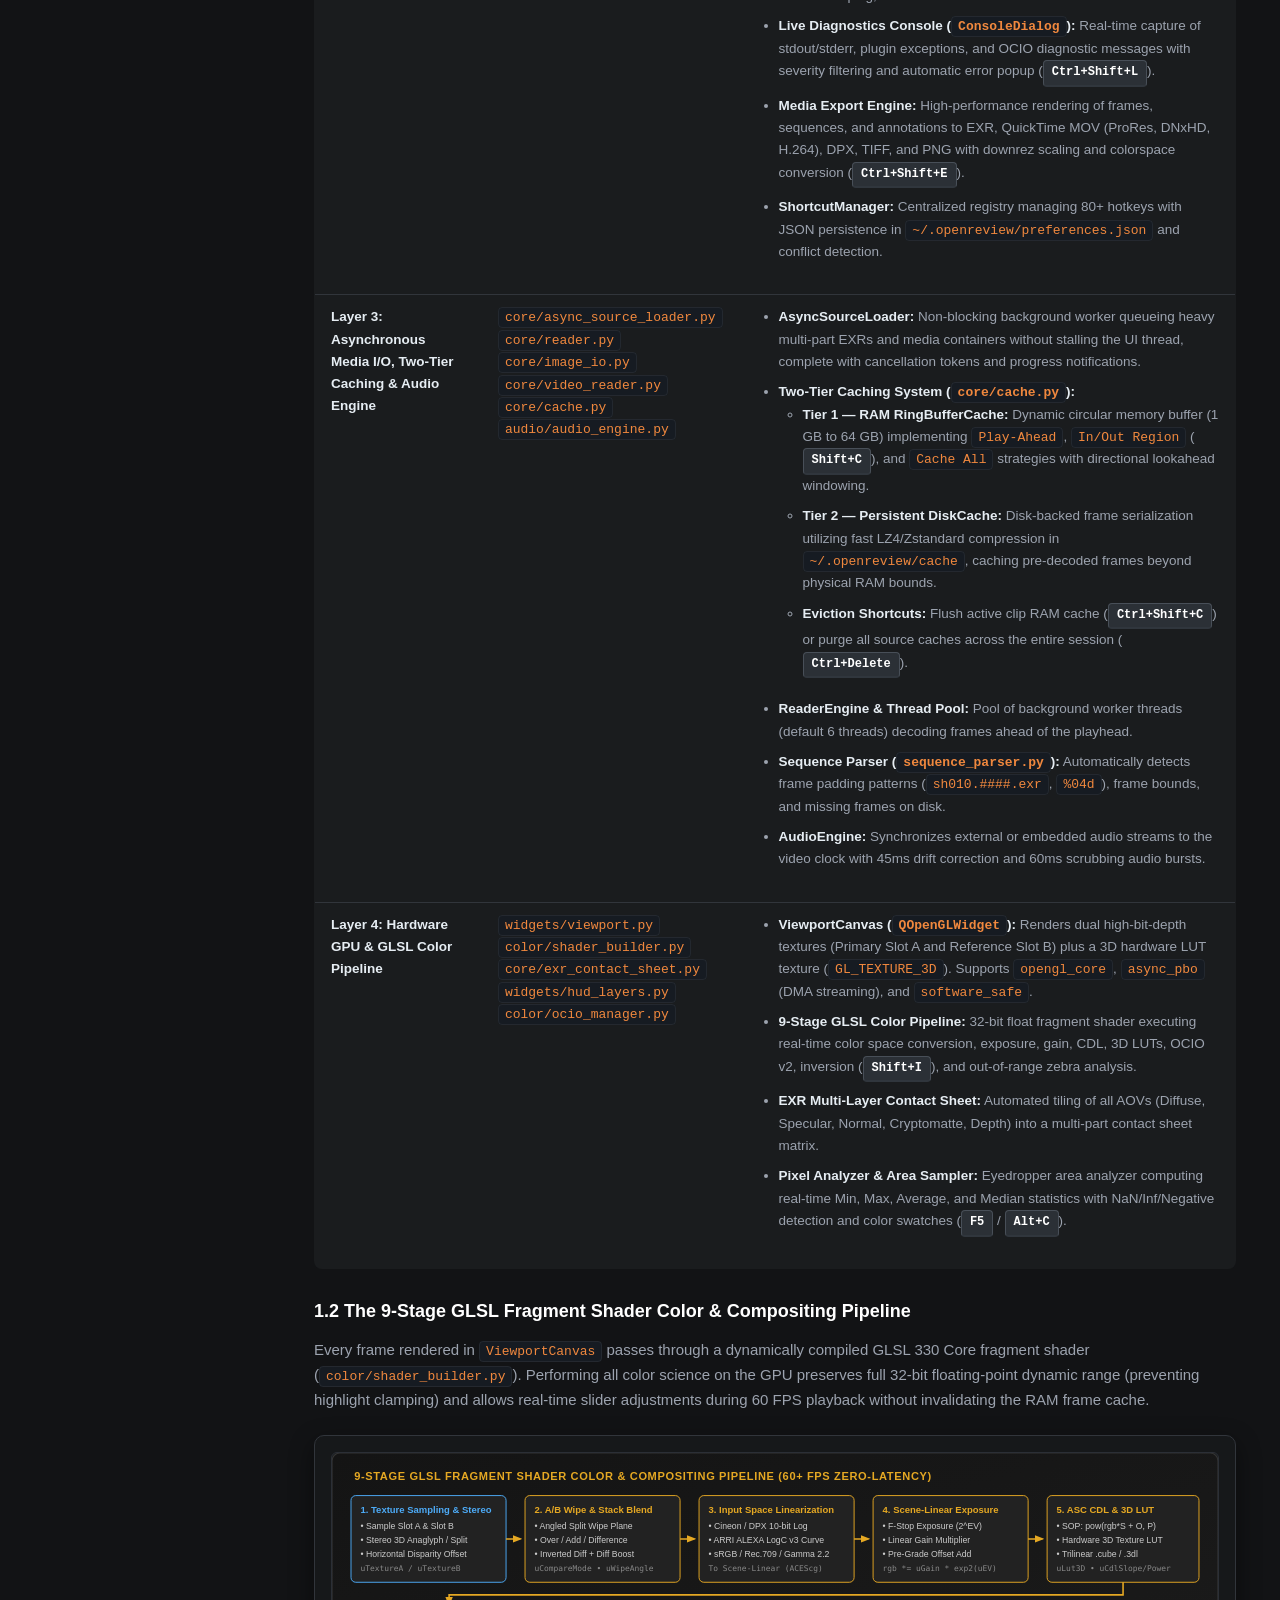
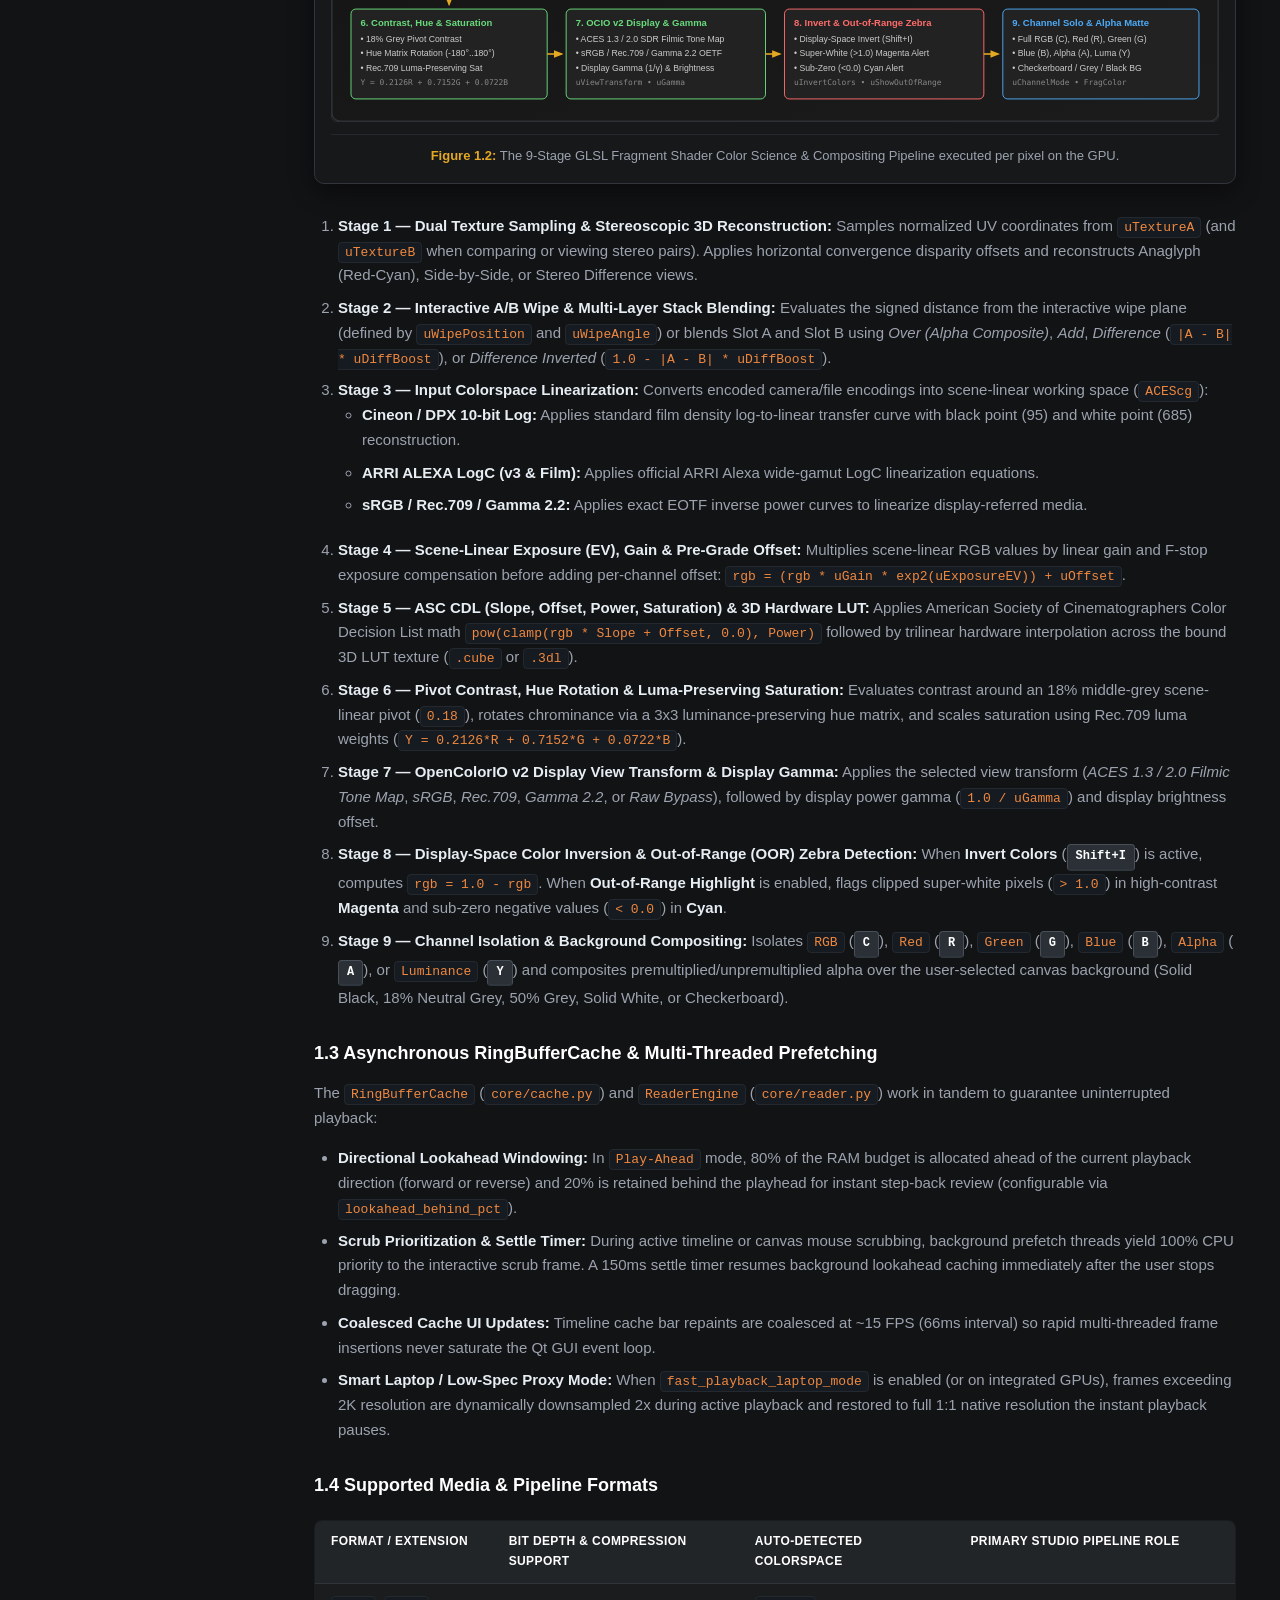
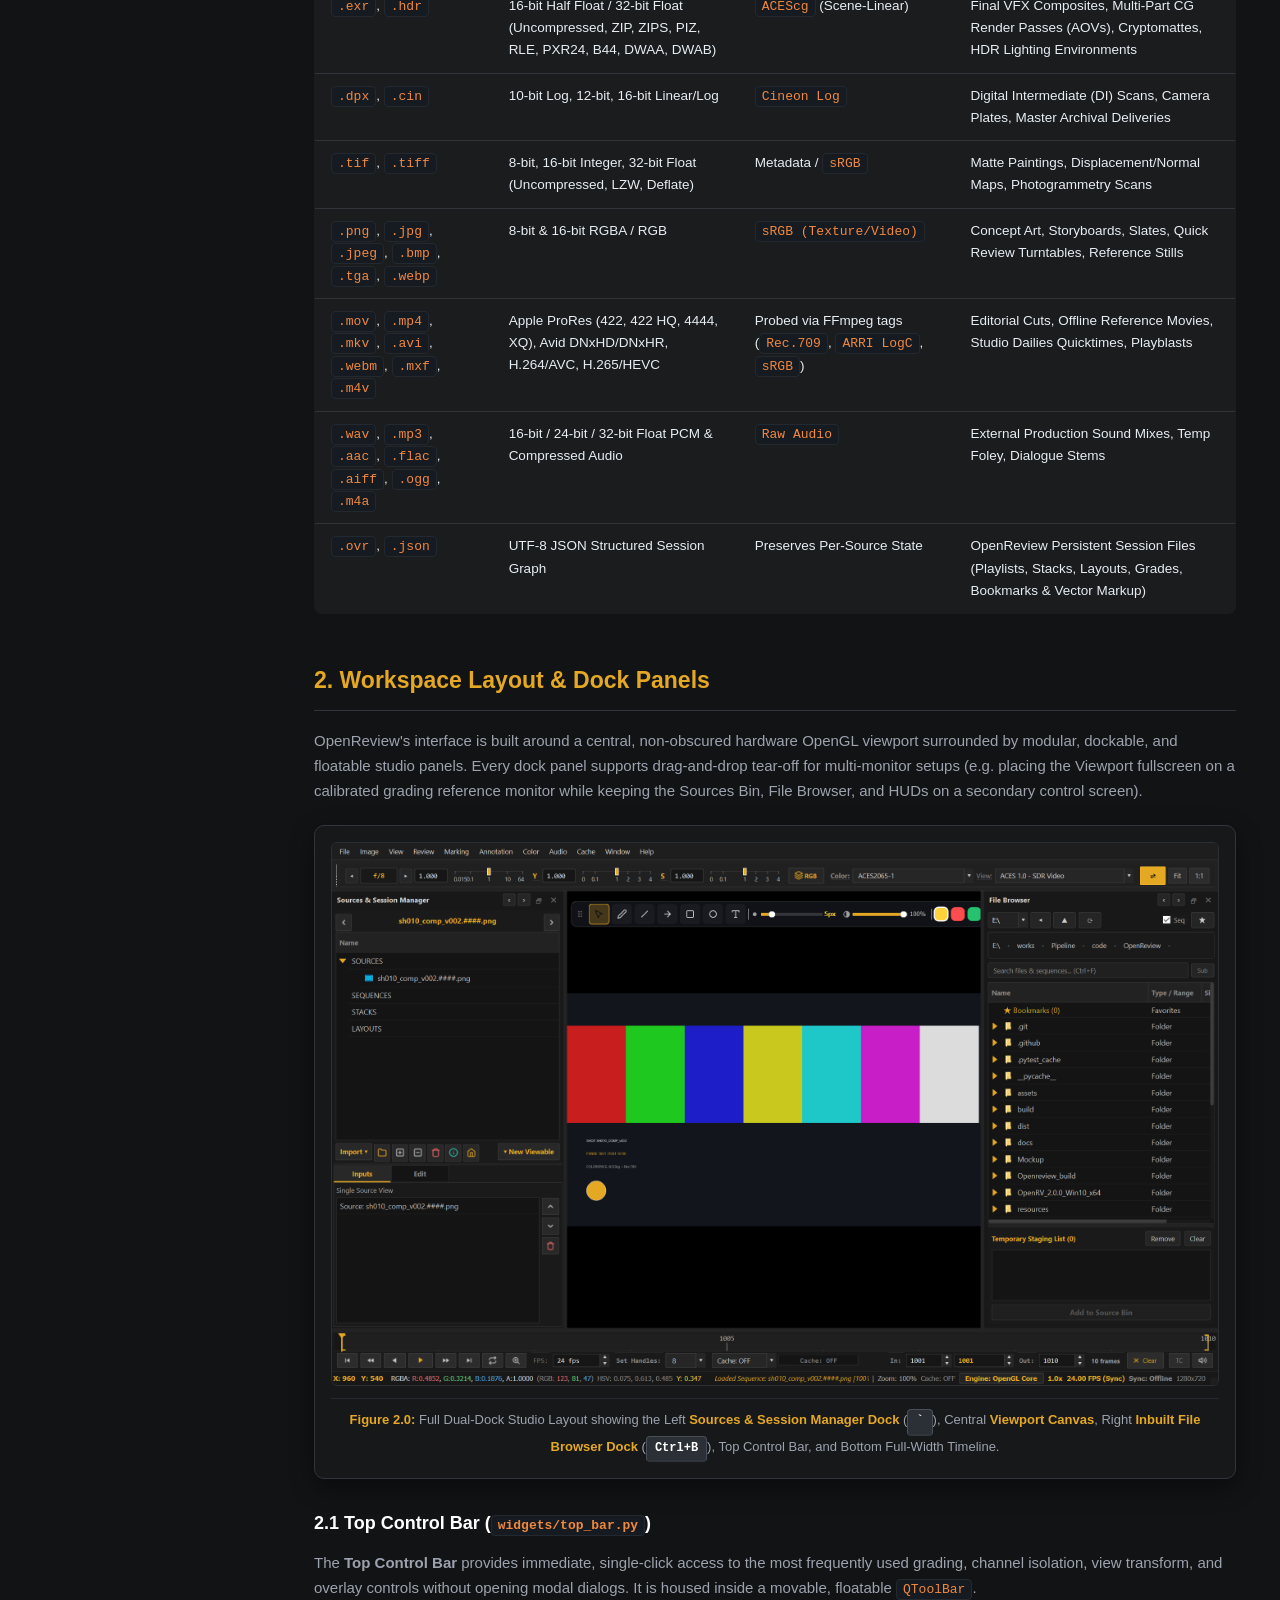
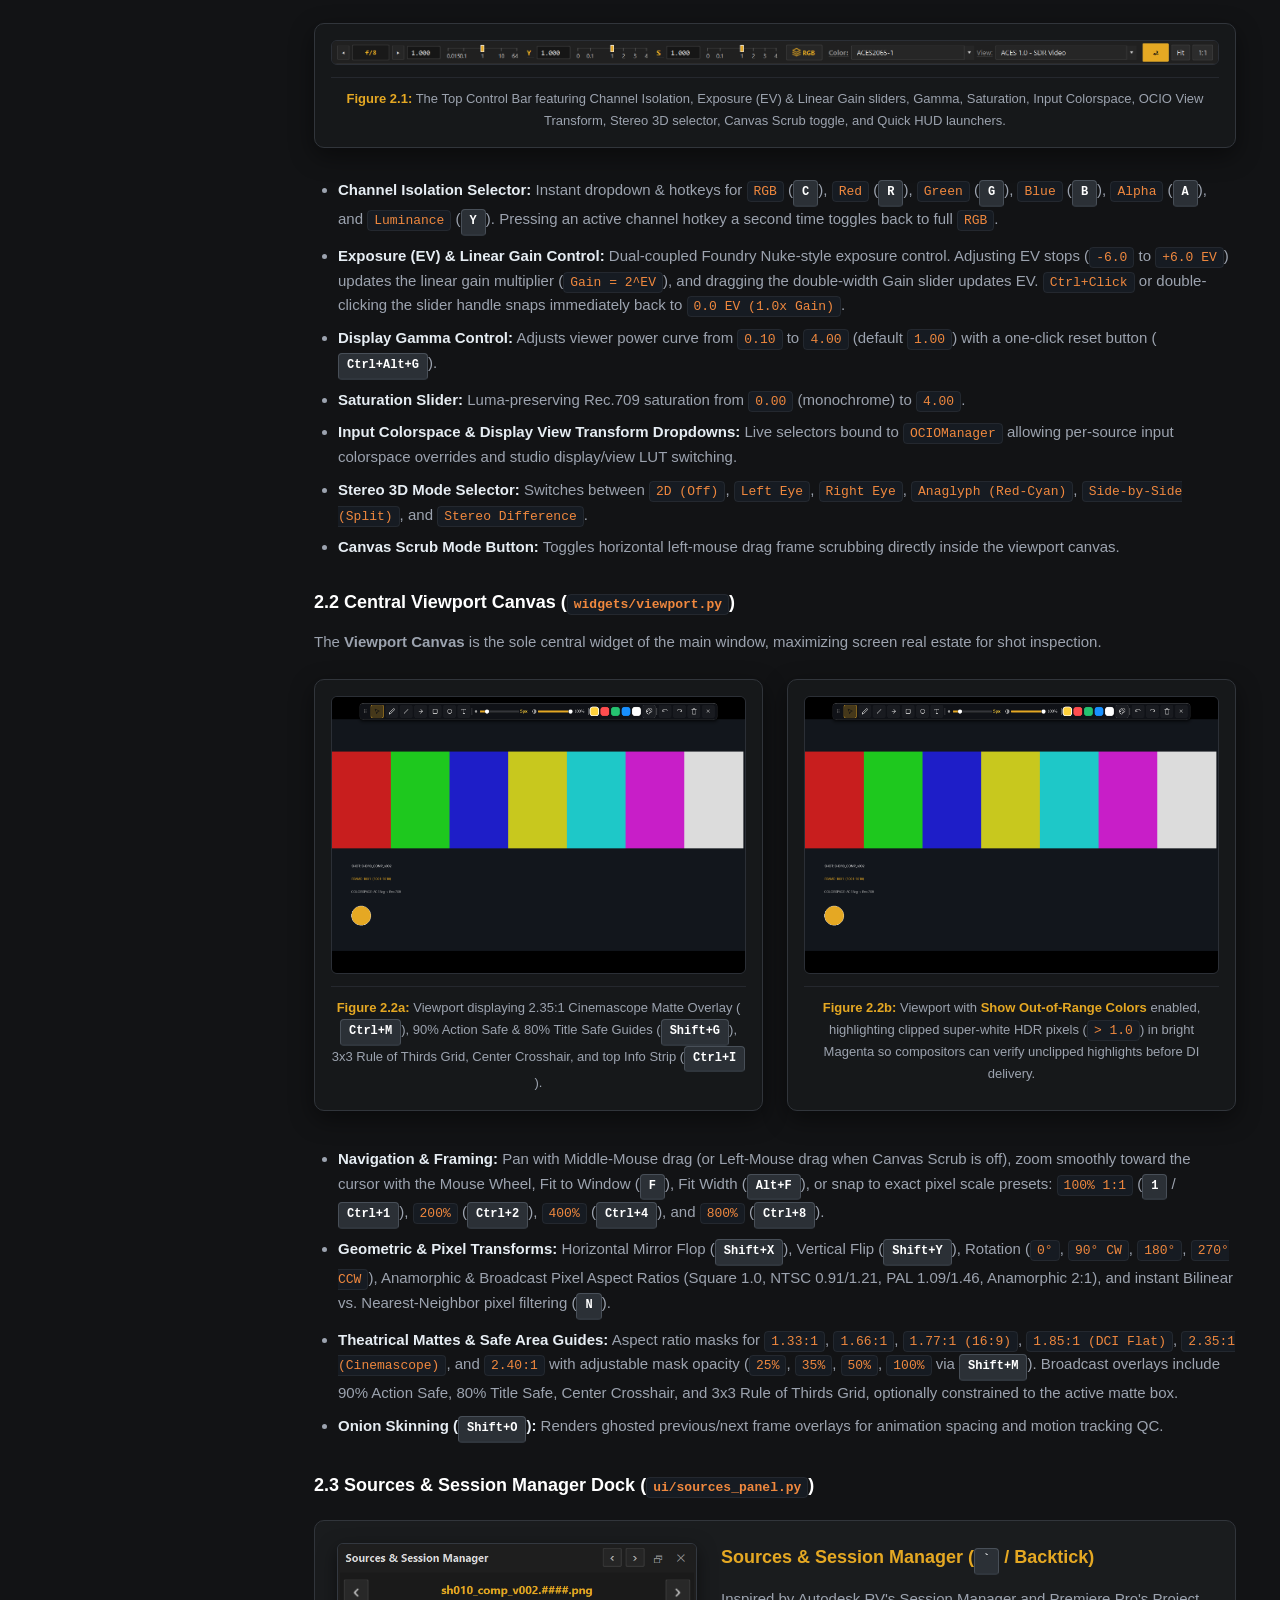
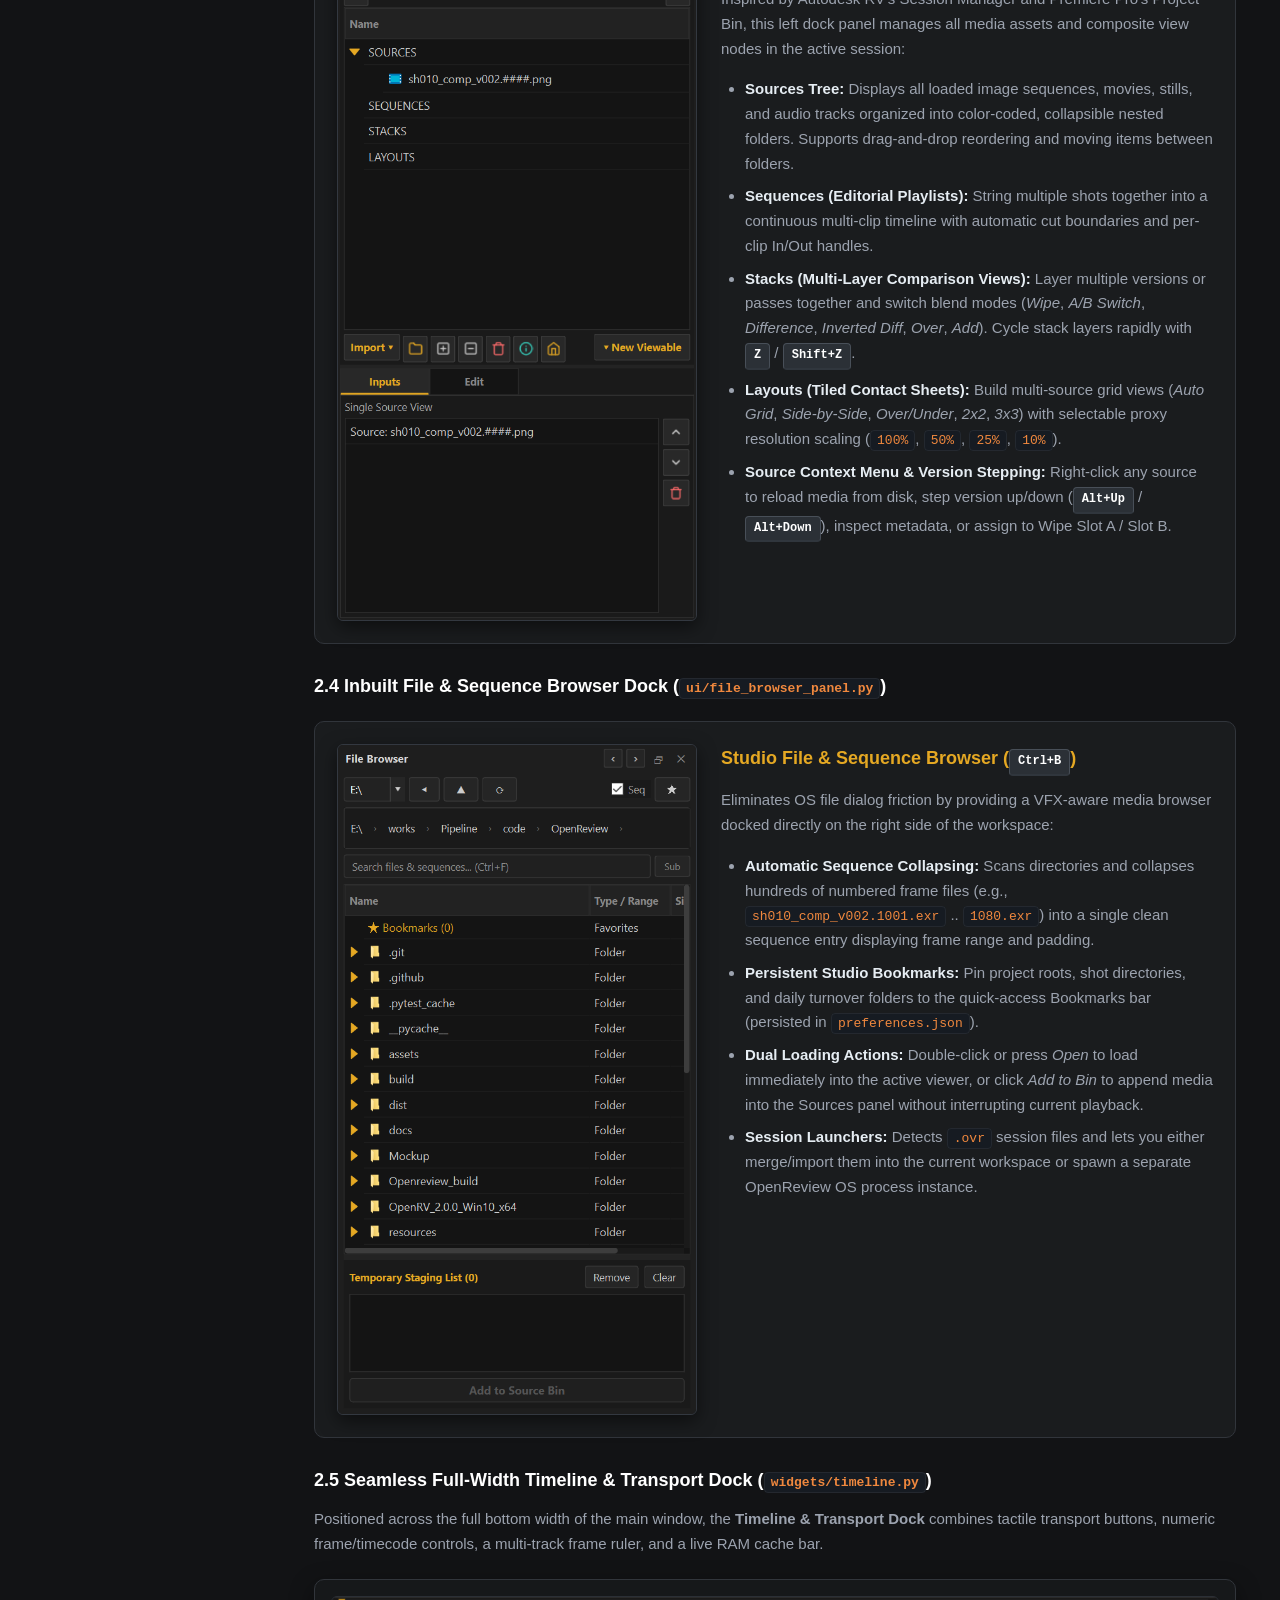
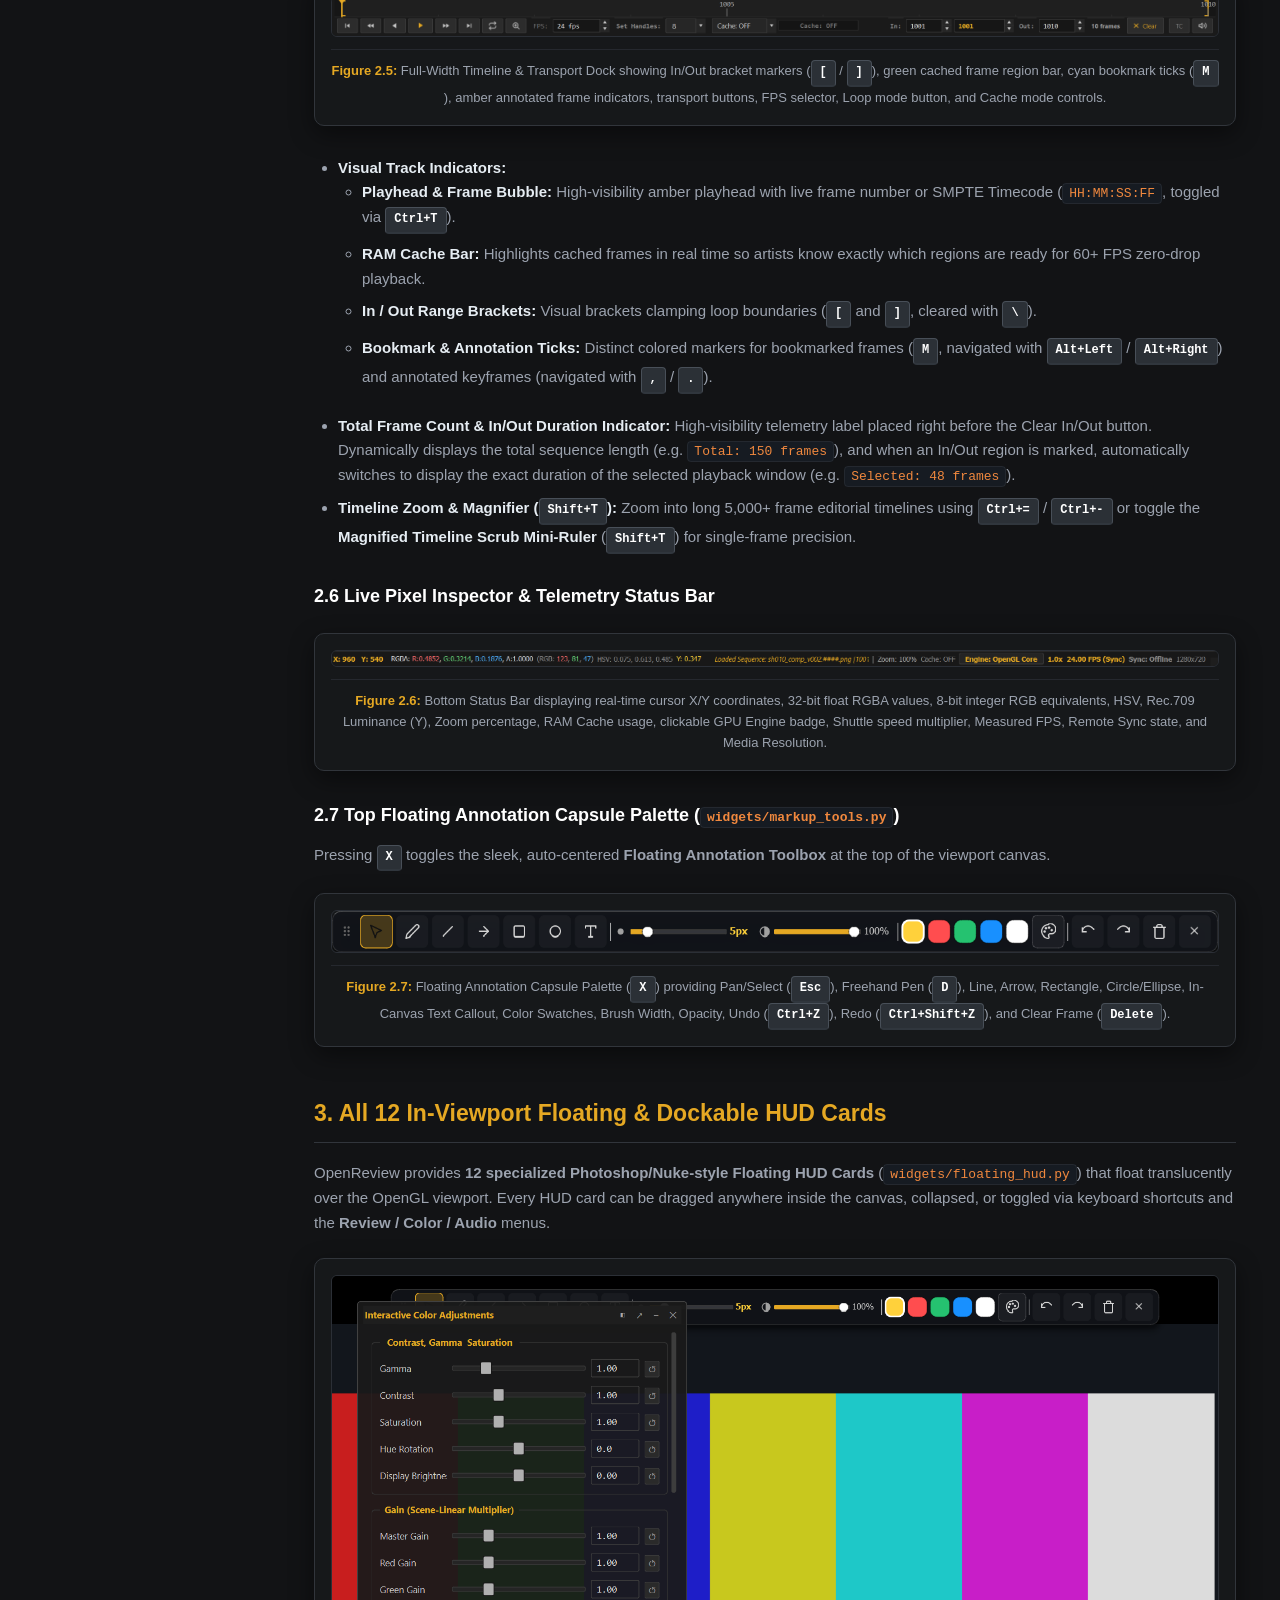
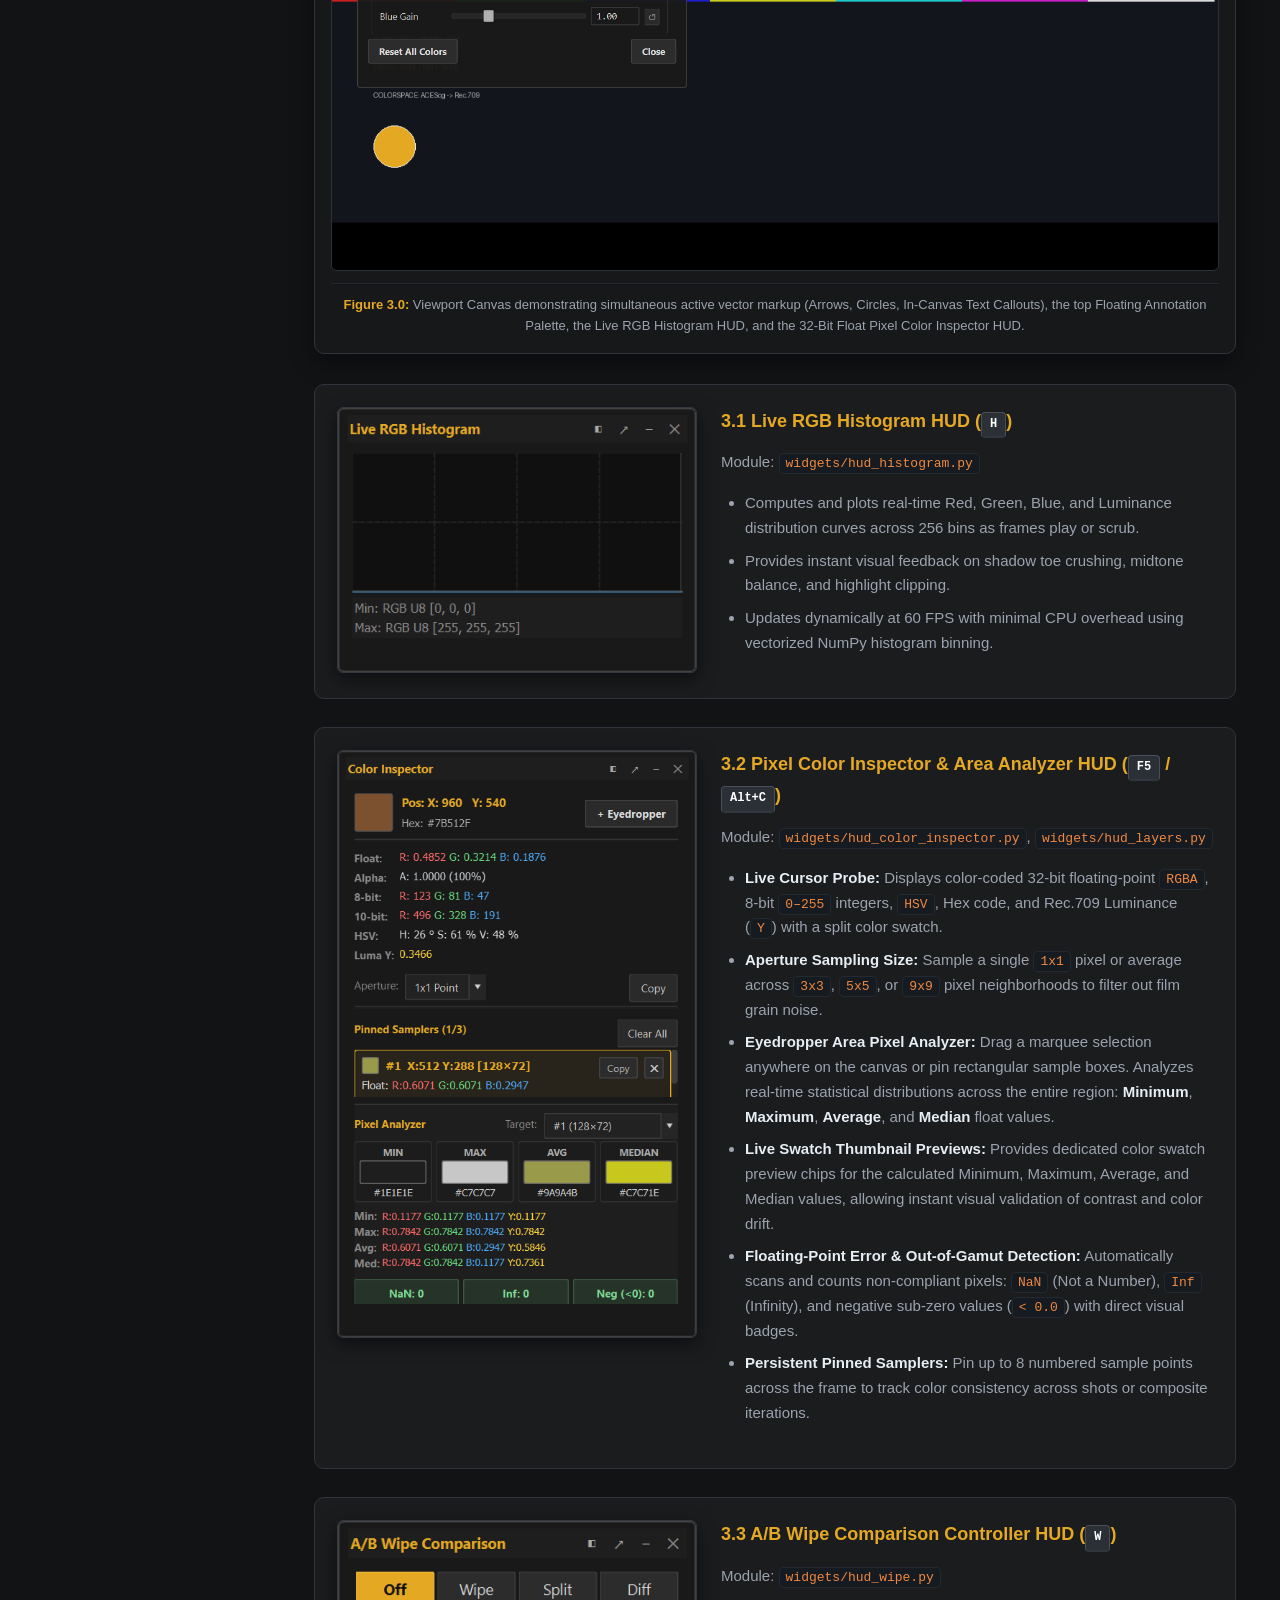
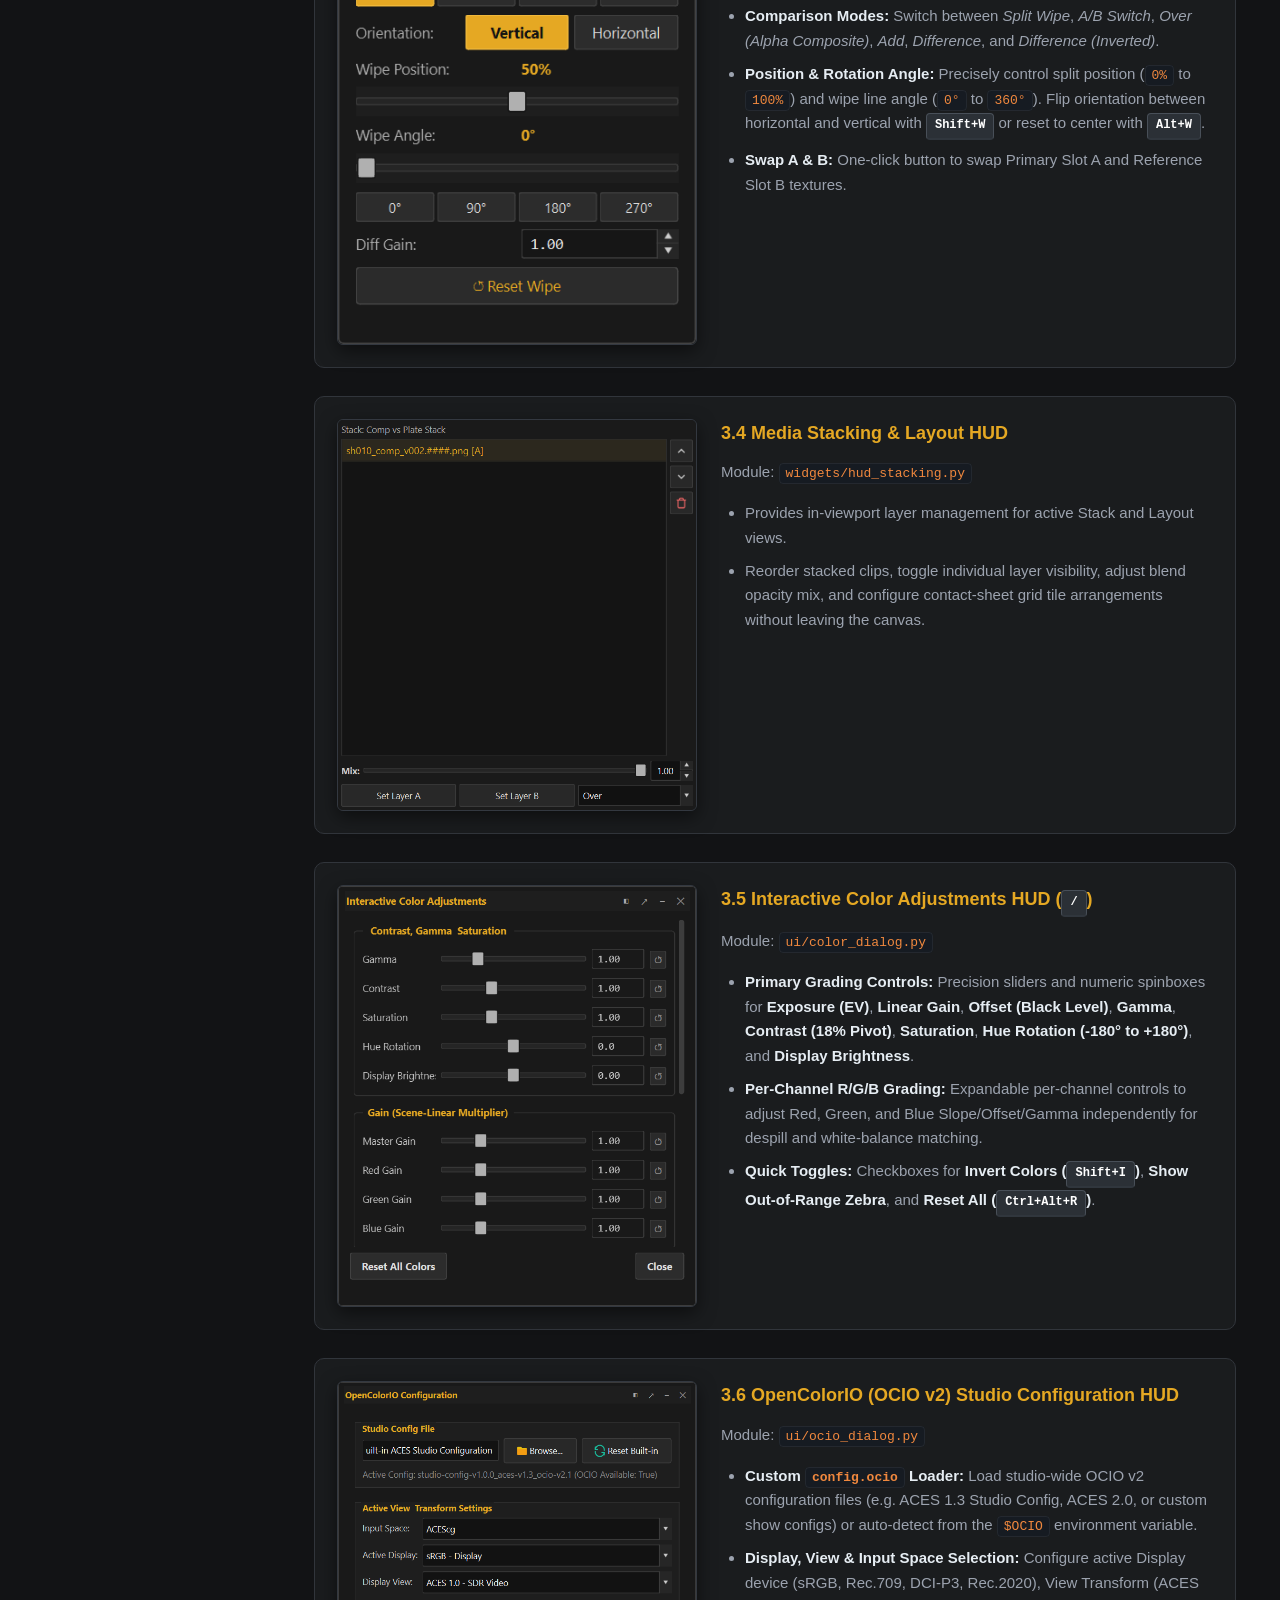
==== commit 189c0cb6: "feat: release OpenReview v1.1.0 with Comp QC package, About & License dialog, and dock title bar sty" ====
--- a/docs/html/index.html
+++ b/docs/html/index.html
@@ -11,11 +11,11 @@
   <header class="docs-header">
     <a href="index.html" class="brand">
       <span>Open<span class="accent">Review</span></span>
-      <span class="brand-meta">v1.0.0 • By Maruthu Chakravarthi</span>
+      <span class="brand-meta">v1.0.1 • By Maruthu Chakravarthi</span>
     </a>
     <ul class="nav-links">
       <li><a href="index.html" class="active">Application &amp; Architecture</a></li>
-      <li><a href="features.html">Features &amp; Shortcuts</a></li>
+      <li><a href="features.html">Features &amp; One-on-One Guide</a></li>
       <li><a href="use_cases.html">Use Cases &amp; Workflows</a></li>
       <li><a href="sdk.html">Python SDK, DCC &amp; Plugins</a></li>
     </ul>
@@ -50,6 +50,7 @@
         <li><a href="#hud-exr-stereo" class="sub-link">3.7 EXR Passes &amp; Stereo 3D</a></li>
         <li><a href="#hud-annot-mgr" class="sub-link">3.8 Annotation Manager HUD</a></li>
         <li><a href="#hud-source-details" class="sub-link">3.9 Source Media Details HUD</a></li>
+        <li><a href="#hud-comp-qc" class="sub-link">3.10 xtra QC Utils Suite (Comp QC)</a></li>
         <li><a href="#dialogs-windows">4. Studio Dialogs &amp; Diagnostics</a></li>
         <li><a href="#audio-system">5. Audio System &amp; Sync</a></li>
         <li><a href="#dailies-sync">6. Multi-User Remote Dailies Sync</a></li>
@@ -569,6 +570,22 @@
         </div>
       </div>
 
+      <!-- 3.10 xtra QC Utils Suite (Comp QC) HUD & Dock -->
+      <div class="panel-showcase" id="hud-comp-qc">
+        <img src="assets/screenshots/hud_comp_qc.png" alt="xtra QC Utils HUD and Dock Screenshot">
+        <div class="panel-details">
+          <h3>3.10 xtra QC Utils Compositing Suite (<span class="key-badge">Q</span>)</h3>
+          <p>Module: <code>packages/builtin/comp_qc/hud_comp_qc.py</code></p>
+          <ul>
+            <li><strong>Source Plate Comparison:</strong> Interactive drag-and-drop reference plate loading with instant prefetch caching, thumbnail generation, and dedicated plate unloading.</li>
+            <li><strong>Non-Destructive Diagnostic Color Grading:</strong> Real-time Gamma, Gain, Softclip Knee, Saturation multiplier, and Hue rotation sliders directly affecting viewport shaders.</li>
+            <li><strong>Frequency-Separated Grain &amp; High-Pass Inspection:</strong> Split-channel grain checking and Laplacian high-pass spatial filtering for seamless comp edge and grain integration verification.</li>
+            <li><strong>Black Level Elevation &amp; Shadow Seam QC:</strong> Pedestal lifting exposing matte edge bleeding and negative sensor floor values in dark comp regions.</li>
+            <li><strong>HSL Solos &amp; Floating-Point QC:</strong> Instant single-click isolation of Hue, Saturation, or Luminance components, paired with floating-point NaN/Inf and negative pixel detection.</li>
+          </ul>
+        </div>
+      </div>
+
       <!-- ================================================================== -->
       <!-- SECTION 4: STUDIO DIALOGS & DIAGNOSTICS -->
       <!-- ================================================================== -->
@@ -602,6 +619,11 @@
       <figure class="doc-figure" style="max-width: 480px; margin: 24px auto;">
         <img src="assets/screenshots/dialog_goto_frame.png" alt="Go To Frame Modal Dialog Screenshot">
         <figcaption><strong>Figure 4.5: Frameless Go To Frame HUD Modal (<span class="key-badge">Ctrl+G</span>)</strong> — Keyboard-first modal dialog with automatic range clamping, immediate spinbox focus, and single-Enter confirmation.</figcaption>
+      </figure>
+
+      <figure class="doc-figure" style="max-width: 720px; margin: 24px auto;">
+        <img src="assets/screenshots/dialog_about.png" alt="About OpenReview and License Inspector Screenshot">
+        <figcaption><strong>Figure 4.6: Studio About Dialog &amp; Third-Party License Inspector (<span class="key-badge">F1</span>)</strong> — Architecture overview, author attribution (Maruthu Chakravarthi), runtime telemetry, and interactive dependency license browser with search filtering.</figcaption>
       </figure>
 
       <!-- ================================================================== -->
